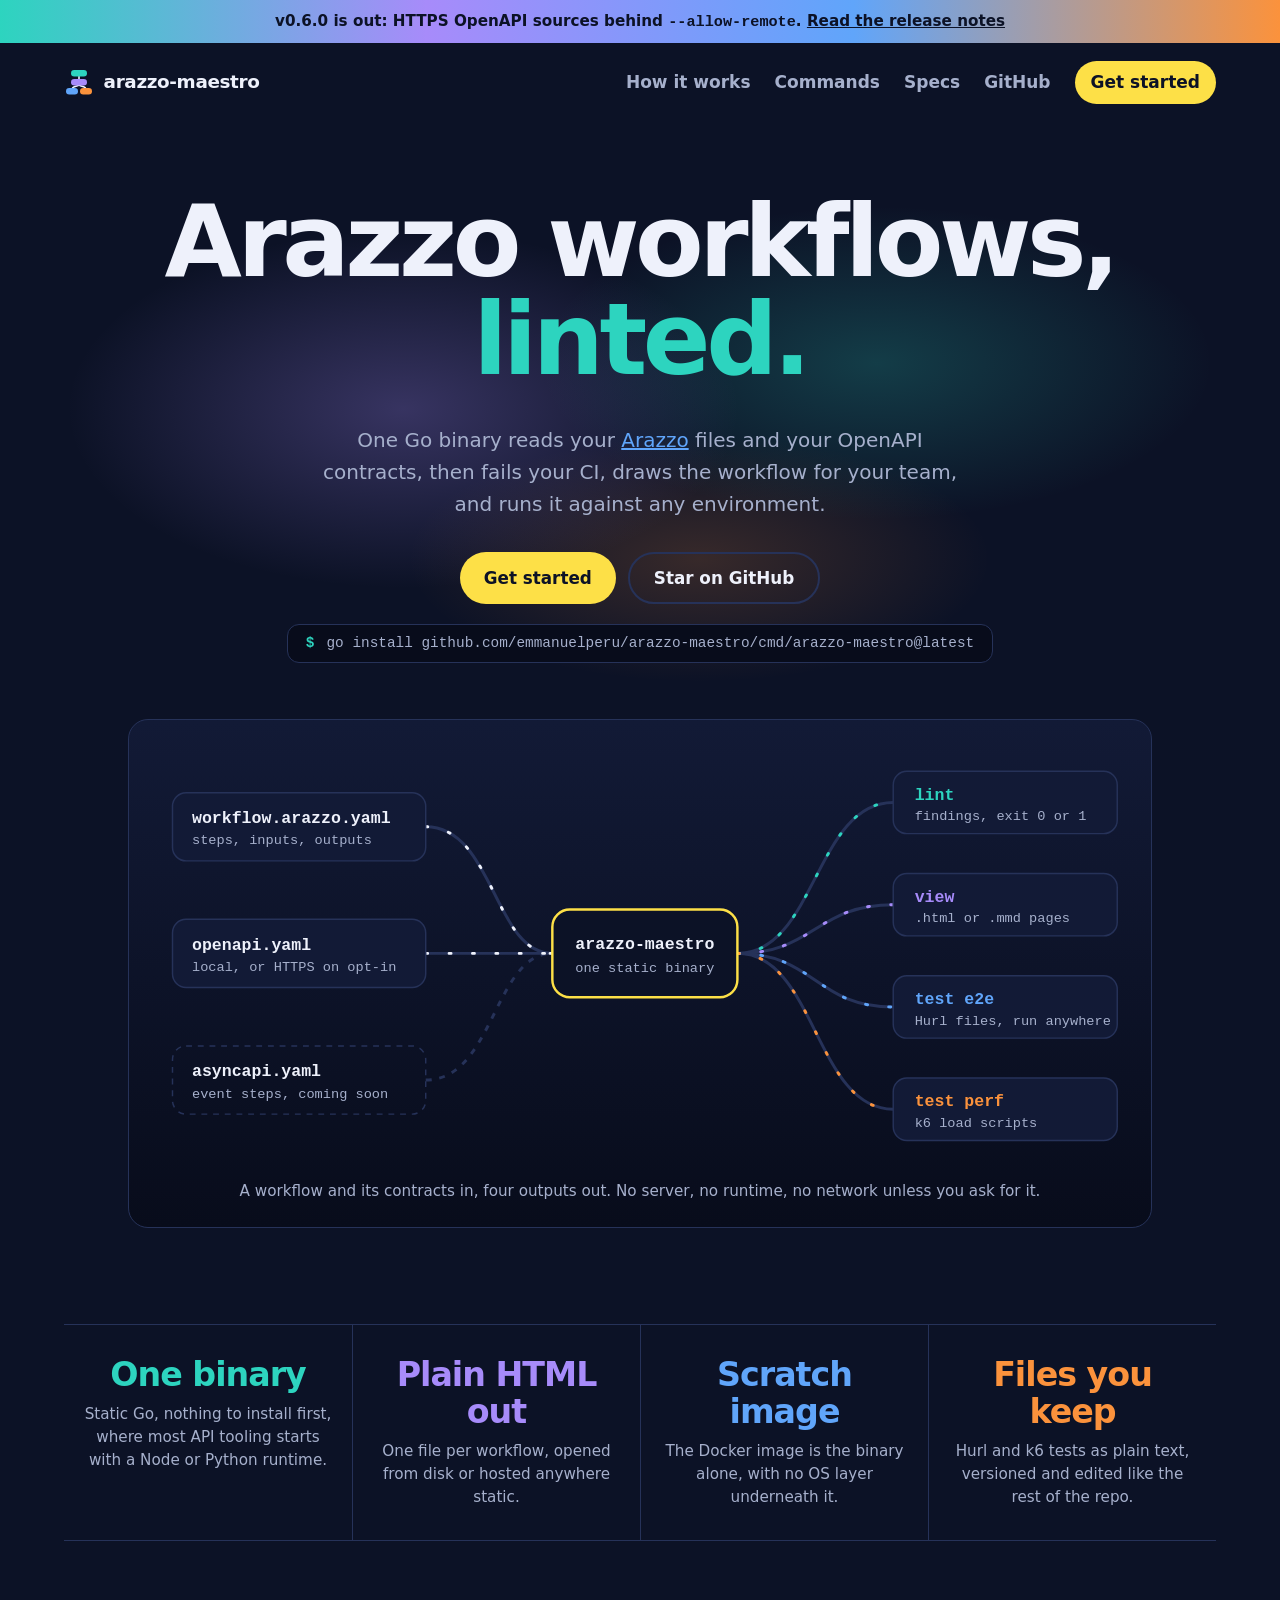
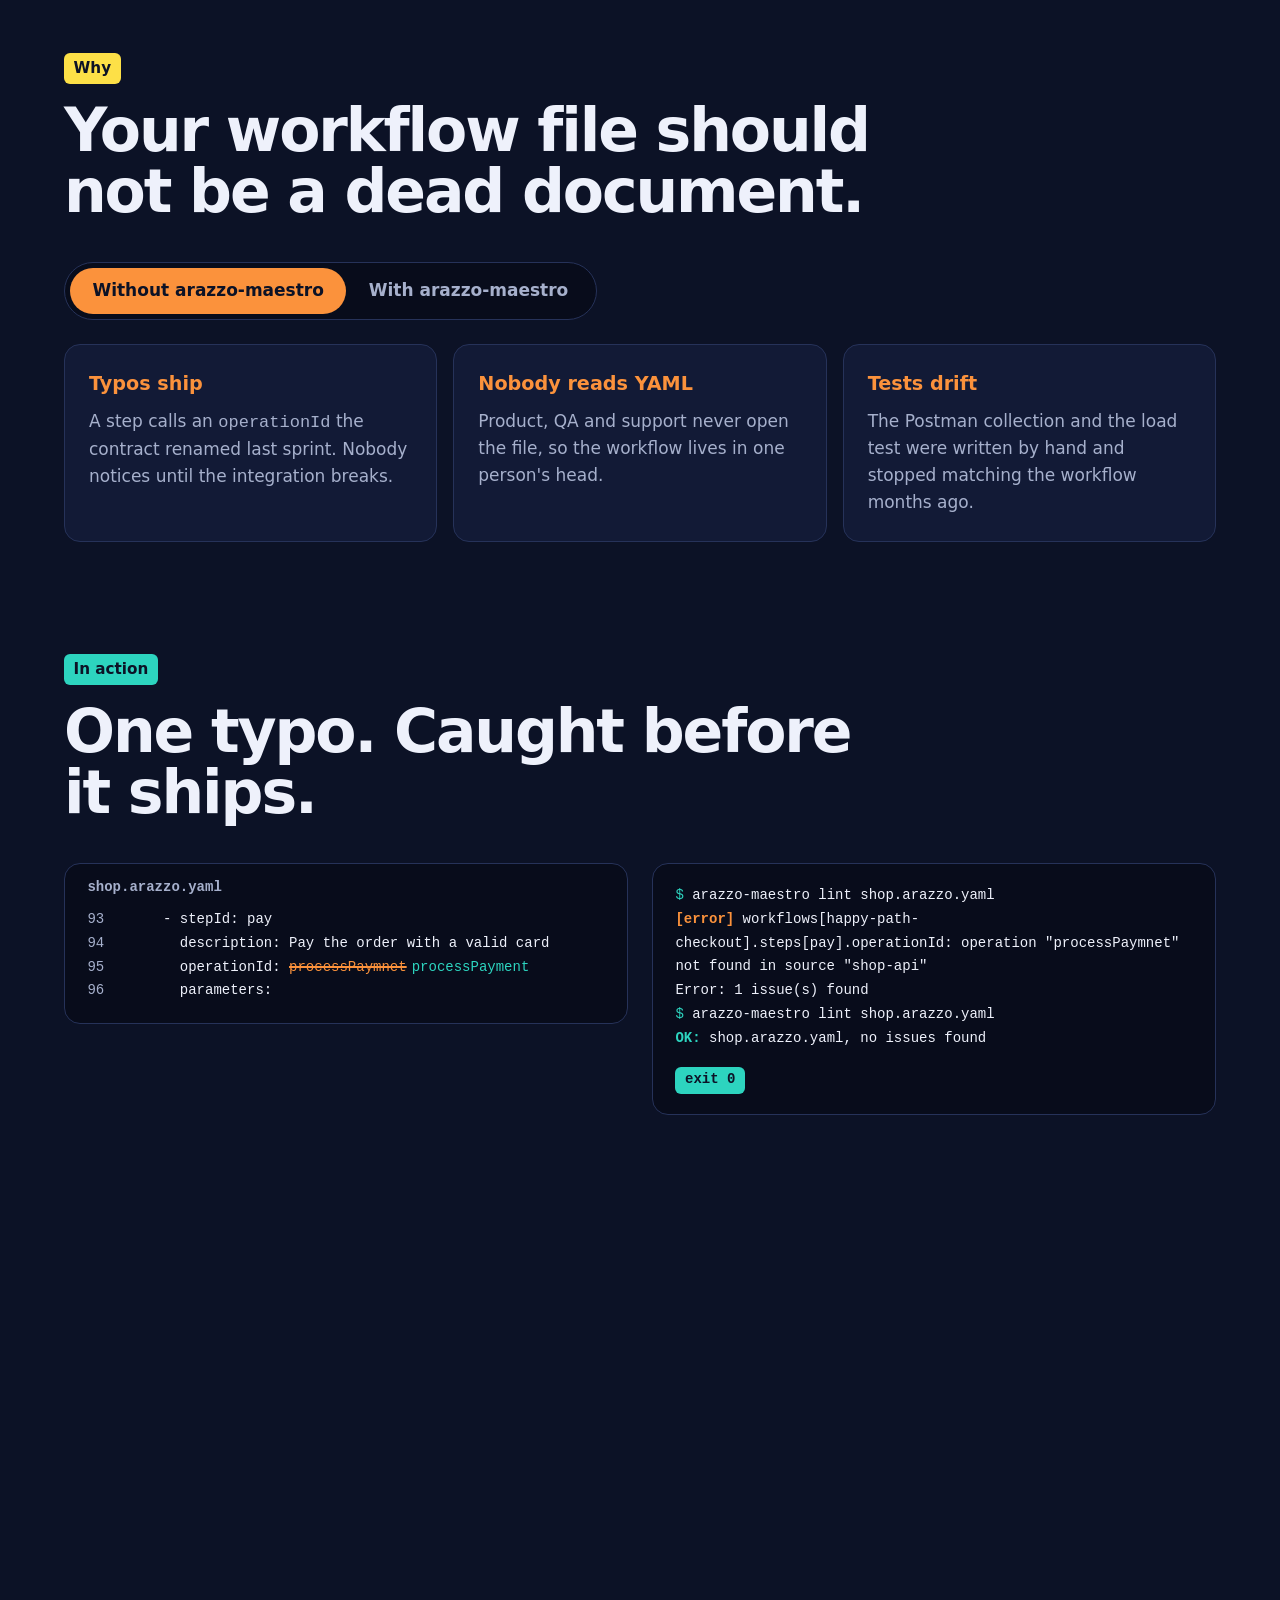
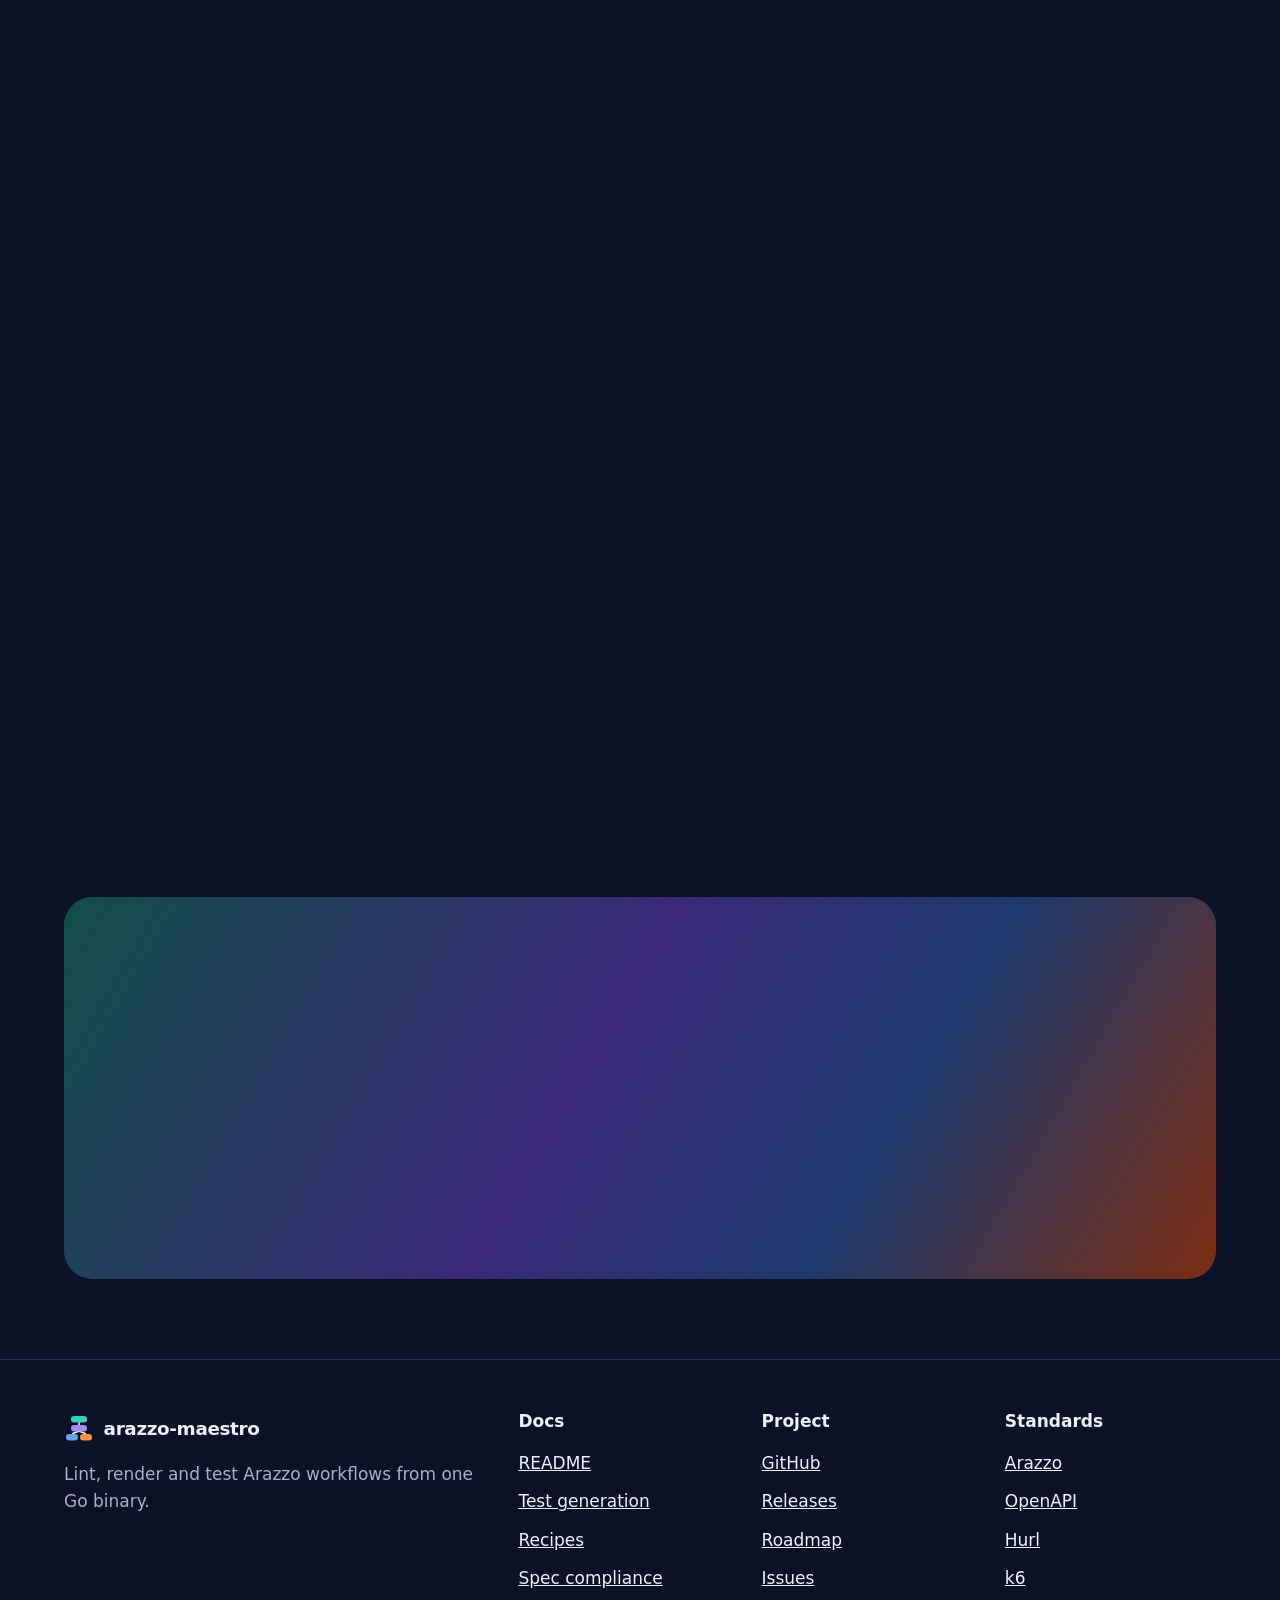
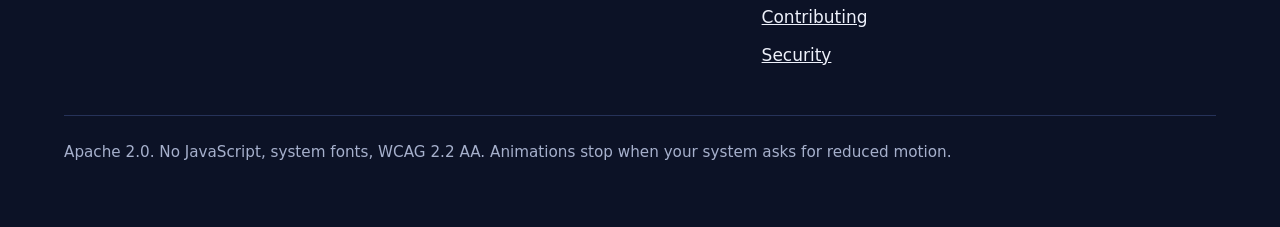
==== docs/index.html @ 4bf0ec49 "docs: let the pre-commit recipe pass the staged files and lint every example in one call" ====
<!doctype html>
<!--
  arazzo-maestro, promotional landing page ("Flow").
  Dark dev-tool landing in the four yarn colours of the project banner
  (teal lint, violet view, blue e2e, orange perf). The motion explains
  the product: data flows from the workflow + contract, through the
  binary, out to the four outputs. CSS only, no JavaScript, system fonts,
  local assets only; every animation stops under prefers-reduced-motion.
-->
<html lang="en">
<head>
  <meta charset="utf-8">
  <meta name="viewport" content="width=device-width, initial-scale=1">
  <title>arazzo-maestro, lint, render and test Arazzo workflows</title>
  <meta name="description" content="A single Go binary that lints Arazzo workflow specs, renders them to standalone HTML or Mermaid, and generates runnable Hurl and k6 tests.">
  <style>
    :root {
      color-scheme: dark;
      --bg: #0c1226;
      --bg-2: #121a36;
      --bg-term: #080c1b;
      --line: #263259;
      --text: #eef1fb;
      --muted: #a6b0cc;
      --teal: #2dd4bf;
      --violet: #a78bfa;
      --blue: #60a5fa;
      --orange: #fb923c;
      --yellow: #fde047;
      --sans: system-ui, -apple-system, "Segoe UI", Roboto, "Helvetica Neue", Arial, sans-serif;
      --mono: ui-monospace, "SF Mono", Menlo, "Cascadia Code", Consolas, "Liberation Mono", monospace;
    }
    * { box-sizing: border-box; }
    html { -webkit-text-size-adjust: 100%; }
    body { margin: 0; background: var(--bg); color: var(--text); font: 1.0625rem/1.6 var(--sans);  }
    a { color: var(--blue); }
    :focus-visible { outline: 3px solid var(--yellow); outline-offset: 3px; border-radius: 4px; }
    code, pre { font-family: var(--mono); }
    .sr-only { position: absolute; width: 1px; height: 1px; overflow: hidden; clip: rect(0 0 0 0); white-space: nowrap; }
    .skip-link { position: absolute; left: -999px; top: 0; padding: 0.5rem 1rem; background: var(--yellow); color: #111; z-index: 10; }
    .skip-link:focus { left: 1rem; }
    .wrap { max-width: 74rem; margin: 0 auto; padding: 0 1rem; }

    /* announcement strip */
    .strip { background: linear-gradient(90deg, var(--teal), var(--violet), var(--blue), var(--orange)); color: #0c1226; text-align: center; font-weight: 700; font-size: 0.95rem; padding: 0.55rem 1rem; }
    .strip a { color: inherit; }

    /* top bar */
    .bar { display: flex; flex-wrap: wrap; align-items: center; justify-content: space-between; gap: 0.75rem 1.5rem; padding: 1.1rem 0; }
    .logo { display: inline-flex; align-items: center; gap: 0.6rem; color: var(--text); text-decoration: none; font-weight: 850; font-size: 1.15rem; letter-spacing: -0.02em; }
    .bar nav { display: flex; flex-wrap: wrap; align-items: center; gap: 0.25rem 1.5rem; }
    .bar nav a { color: var(--muted); text-decoration: none; font-weight: 650; padding: 0.5rem 0; }
    .bar nav a:hover { color: var(--text); }
    .bar nav .pill { color: var(--bg); background: var(--yellow); padding: 0.5rem 1rem; border-radius: 999px; }
    .bar nav .pill:hover { color: var(--bg); background: var(--text); }

    /* hero */
    .hero { position: relative; padding: 4.5rem 0 1rem; text-align: center; content-visibility: auto; contain-intrinsic-size: auto 60rem; }
    /* the glow fades out before the edges of its box: content-visibility clips paint to the hero */
    .hero::before { content: ""; position: absolute; inset: 0 0 auto; height: 36rem; z-index: -1;
      background: radial-gradient(30rem 16rem at 30% 50%, rgba(167, 139, 250, 0.28), transparent 70%),
                  radial-gradient(30rem 14rem at 70% 42%, rgba(45, 212, 191, 0.22), transparent 70%),
                  radial-gradient(26rem 11rem at 55% 76%, rgba(251, 146, 60, 0.18), transparent 70%); }
    .hero h1 { margin: 0 auto; font-size: clamp(2.8rem, 8.5vw, 6.25rem); line-height: 0.98; font-weight: 900; letter-spacing: -0.045em; }
    .rotor { display: block; height: 1.05em; overflow: hidden; }
    .rotor span { display: block; height: 1.05em; }
    .rotor .r1 { color: var(--teal); } .rotor .r2 { color: var(--violet); } .rotor .r3 { color: var(--blue); } .rotor .r4 { color: var(--orange); }
    .hero .lede { max-width: 41rem; margin: 1.75rem auto 0; color: var(--muted); font-size: 1.25rem; }
    .cta { display: flex; flex-wrap: wrap; justify-content: center; gap: 0.75rem; margin-top: 2rem; }
    .btn { display: inline-flex; align-items: center; min-height: 52px; padding: 0 1.5rem; border-radius: 999px; font-weight: 800; text-decoration: none; font-size: 1.05rem; }
    .btn-main { background: var(--yellow); color: var(--bg); }
    .btn-main:hover { background: var(--text); }
    .btn-alt { color: var(--text); border: 2px solid var(--line); }
    .btn-alt:hover { border-color: var(--text); }
    .install { display: inline-flex; gap: 0.75rem; max-width: 100%; margin-top: 1.25rem; padding: 0.65rem 1.1rem; border-radius: 12px; background: var(--bg-term); border: 1px solid var(--line); font: 0.9rem var(--mono); color: var(--muted); overflow-x: auto; white-space: nowrap; }
    .install b { color: var(--teal); }

    /* the flow diagram: the loud element */
    .flow { margin: 3.5rem auto 0; max-width: 64rem; padding: 1.5rem; border: 1px solid var(--line); border-radius: 20px; background: linear-gradient(180deg, var(--bg-2), var(--bg-term)); }
    .flow-scroll { overflow-x: auto; }
    .flow svg { display: block; width: 100%; min-width: 760px; height: auto; font-family: var(--mono); }
    .flow .rail { fill: none; stroke: var(--line); stroke-width: 3; }
    .flow .rail.soon { stroke-dasharray: 6 8; }
    .flow .node.soon { stroke-dasharray: 6 6; fill: none; }
    .flow .pulse { fill: none; stroke-width: 3; stroke-linecap: round; stroke-dasharray: 2 22; }
    .flow .node { fill: var(--bg-2); stroke: var(--line); stroke-width: 1.5; }
    .flow .core { fill: var(--bg); stroke-width: 2.5; }
    .flow .t { fill: var(--text); font-size: 17px; font-weight: 700; }
    .flow .s { fill: var(--muted); font-size: 14px; }
    .flow figcaption { margin-top: 1rem; color: var(--muted); font-size: 0.95rem; text-align: center; }

    /* pillars: what the tool is made of, no figures here (the real ones live in the spec sheet) */
    .pillars { display: grid; grid-template-columns: repeat(4, minmax(0, 1fr)); margin-top: 5rem; border-top: 1px solid var(--line); border-bottom: 1px solid var(--line); }
    .pillars div { padding: 2rem 1.25rem; text-align: center; }
    .pillars div + div { border-left: 1px solid var(--line); }
    .pillars b { display: block; font-size: clamp(1.5rem, 2.6vw, 2.1rem); font-weight: 900; letter-spacing: -0.03em; line-height: 1.1; }
    .pillars span { display: block; margin-top: 0.6rem; color: var(--muted); font-size: 0.95rem; line-height: 1.5; }
    .pillars div:nth-child(1) b { color: var(--teal); } .pillars div:nth-child(2) b { color: var(--violet); }
    .pillars div:nth-child(3) b { color: var(--blue); } .pillars div:nth-child(4) b { color: var(--orange); }

    /* sections: content-visibility skips layout and paint while a section is off screen (eco-design R5) */
    section { padding: 7rem 0 0; content-visibility: auto; contain-intrinsic-size: auto 48rem; }
    .kicker { display: inline-block; margin: 0 0 1rem; padding: 0.2rem 0.6rem; border-radius: 6px; background: var(--c, var(--yellow)); color: var(--bg); font-weight: 800; font-size: 0.95rem; }
    h2 { margin: 0; max-width: 20ch; font-size: clamp(2.2rem, 5.5vw, 3.75rem); line-height: 1.02; font-weight: 900; letter-spacing: -0.035em; }
    .intro { max-width: 40rem; margin: 1.25rem 0 0; color: var(--muted); font-size: 1.2rem; }

    /* before / after (CSS radio toggle): the radios and their labels sit in one fieldset so
       assistive tech gets the group, the panels are shown through :has() */
    fieldset { margin: 0; padding: 0; border: 0; min-width: 0; }
    .versus { margin-top: 2.5rem; }
    .versus input { position: absolute; opacity: 0; pointer-events: none; }
    .switch { display: inline-flex; padding: 5px; border-radius: 999px; background: var(--bg-term); border: 1px solid var(--line); }
    .switch label { display: inline-flex; align-items: center; min-height: 46px; padding: 0 1.4rem; border-radius: 999px; font-weight: 800; color: var(--muted); cursor: pointer; }
    #vs-without:checked ~ .switch label[for="vs-without"] { background: var(--orange); color: var(--bg); }
    #vs-with:checked ~ .switch label[for="vs-with"] { background: var(--teal); color: var(--bg); }
    #vs-without:focus-visible ~ .switch label[for="vs-without"],
    #vs-with:focus-visible ~ .switch label[for="vs-with"] { outline: 3px solid var(--yellow); outline-offset: 3px; }
    .vs-panel { display: none; margin-top: 1.5rem; grid-template-columns: repeat(3, minmax(0, 1fr)); gap: 1rem; }
    .versus:has(#vs-without:checked) .vs-without, .versus:has(#vs-with:checked) .vs-with { display: grid; }
    .vs-panel div { padding: 1.5rem; border-radius: 16px; background: var(--bg-2); border: 1px solid var(--line); }
    .vs-without h3 { color: var(--orange); }
    .vs-with h3 { color: var(--teal); }
    .vs-panel h3 { margin: 0 0 0.5rem; font-size: 1.2rem; }
    .vs-panel p { margin: 0; color: var(--muted); }

    /* command bands */
    .band { display: grid; grid-template-columns: minmax(0, 5fr) minmax(0, 7fr); gap: 2rem 3.5rem; align-items: center; margin-top: 4rem; }
    .band h3 { margin: 0; font: 800 clamp(1.3rem, 2.6vw, 1.7rem)/1.15 var(--sans); letter-spacing: -0.02em; }
    .band h3 code { display: block; margin-bottom: 0.3rem; color: var(--c); font-size: clamp(2.2rem, 5vw, 3.4rem); font-weight: 800; line-height: 1; letter-spacing: -0.04em; }
    .band p { color: var(--muted); font-size: 1.1rem; }
    .band pre { margin: 0; padding: 1.25rem 1.4rem; border-radius: 16px; background: var(--bg-term); border: 1px solid var(--line); font-size: 0.9rem; line-height: 1.7; overflow-x: auto; }
    .band pre.wrap-lines { white-space: pre-wrap; overflow-wrap: anywhere; }
    .c-lint { --c: var(--teal); } .c-view { --c: var(--violet); } .c-e2e { --c: var(--blue); } .c-perf { --c: var(--orange); }
    .p { color: var(--teal); } .err { color: var(--orange); font-weight: 700; } .ok { color: var(--teal); font-weight: 700; } .hl { color: var(--yellow); }

    /* e2e board: each step lights up as the Hurl run reaches it */
    @property --req { syntax: "<integer>"; inherits: false; initial-value: 6; }
    .band pre.mini { margin-top: 1.25rem; font-size: 0.875rem; }
    .board { margin: 0; padding: 1.25rem 1.4rem; border-radius: 16px; background: var(--bg-term); border: 1px solid var(--line); font-family: var(--mono); }
    .board-top { display: flex; flex-wrap: wrap; justify-content: space-between; gap: 0.5rem; color: var(--muted); font-size: 0.9rem; }
    .live { display: inline-block; width: 8px; height: 8px; margin-right: 0.55rem; border-radius: 50%; background: var(--teal); vertical-align: middle; }
    .tally b { color: var(--text); counter-reset: req var(--req); }
    .tally b::after { content: counter(req); }
    .board .wf { margin: 1.1rem 0 0.5rem; color: var(--text); font-weight: 700; font-size: 0.9rem; }
    .pods { display: grid; grid-template-columns: repeat(4, minmax(0, 1fr)); gap: 0.5rem; margin: 0; padding: 0; list-style: none; }
    .pods li { position: relative; display: flex; flex-direction: column; gap: 0.2rem; padding: 0.6rem 0.7rem 0.9rem; border-radius: 10px; border: 1.5px solid var(--teal); background: var(--bg-2); overflow: hidden; font-size: 0.875rem; }
    .pods .sid { color: var(--blue); font-weight: 700; overflow-wrap: anywhere; }
    .pods .call { color: var(--muted); }
    .pods .code { margin-top: auto; padding-top: 0.2rem; color: var(--teal); font-weight: 800; }
    .pods i { position: absolute; left: 0.7rem; right: 0.7rem; bottom: 0.4rem; height: 3px; border-radius: 2px; background: var(--teal); transform-origin: left; }
    .board .legend { display: flex; flex-wrap: wrap; gap: 0.4rem 1.2rem; margin: 1rem 0 0; color: var(--muted); font-size: 0.875rem; }
    .legend span::before { content: ""; display: inline-block; width: 10px; height: 10px; margin-right: 0.4rem; border-radius: 3px; vertical-align: -1px; }
    .lg-wait::before { border: 1.5px dashed var(--muted); }
    .lg-run::before { background: var(--yellow); }
    .lg-ok::before { background: var(--teal); }
    .board pre { margin: 1rem 0 0; padding-top: 0.9rem; border-top: 1px solid var(--line); color: var(--muted); font-size: 0.875rem; line-height: 1.6; white-space: pre-wrap; }

    /* perf board: 50 VU squares cycle through the four step colours */
    @property --sec { syntax: "<integer>"; inherits: false; initial-value: 30; }
    @property --in { syntax: "<integer>"; inherits: false; initial-value: 0; }
    .clock b { color: var(--text); }
    .sec { counter-reset: sec var(--sec); }
    .sec::after { content: counter(sec); }
    .vus { display: grid; grid-template-columns: repeat(25, minmax(0, 1fr)); gap: 5px; margin: 0; padding: 0; list-style: none; }
    .vus li { aspect-ratio: 1; border-radius: 3px; background: var(--teal); }
    .vus li:nth-child(4n+2) { background: var(--violet); } .vus li:nth-child(4n+3) { background: var(--blue); } .vus li:nth-child(4n) { background: var(--orange); }
    .perf .pods { margin-top: 1rem; }
    .perf .pods li { padding-bottom: 0.6rem; }
    .perf .pods .s1 { border-color: var(--teal); } .perf .pods .s1 .sid { color: var(--teal); }
    .perf .pods .s2 { border-color: var(--violet); } .perf .pods .s2 .sid { color: var(--violet); }
    .perf .pods .s3 { border-color: var(--blue); } .perf .pods .s3 .sid { color: var(--blue); }
    .perf .pods .s4 { border-color: var(--orange); } .perf .pods .s4 .sid { color: var(--orange); }

    /* view: exploded isometric stack of real renders */
    .iso { margin: 0; }
    .iso-stage { position: relative; height: 430px; overflow: hidden; }
    .plate { --w: min(300px, 58vw); position: absolute; left: 50%; top: 50%; width: var(--w); height: calc(var(--w) * 0.62); margin: calc(var(--w) * -0.31) 0 0 calc(var(--w) * -0.5); border-radius: 12px; border: 2px solid var(--c); background: var(--bg-2); overflow: hidden; transform: translateY(calc(var(--i) * 92px)) rotateX(56deg) rotateZ(-42deg); box-shadow: 0 28px 40px rgba(0, 0, 0, 0.55); }
    .plate img { display: block; width: 100%; height: 100%; object-fit: cover; object-position: top; }
    .plate b { position: absolute; left: 0.5rem; bottom: 0.5rem; padding: 0.15rem 0.5rem; border-radius: 6px; background: var(--c); color: var(--bg); font: 800 0.875rem var(--mono); }
    .plate.p1 { --i: -1; --c: var(--teal); z-index: 3; }
    .plate.p2 { --i: 0; --c: var(--violet); z-index: 2; }
    .plate.p3 { --i: 1; --c: var(--orange); z-index: 1; }

    /* closing */
    .closing { margin-top: 8rem; padding: 4rem 1.5rem; border-radius: 28px; text-align: center; background: linear-gradient(120deg, #134e4a, #3b2a7a 45%, #1e3a6e 70%, #7c2d12); }
    .closing h2 { margin: 0 auto; max-width: 18ch; }
    .closing p { color: #e2e8f5; font-size: 1.15rem; }

    /* install tabs (CSS radio group, same pattern as the before / after switch) */
    .tabs { margin-top: 2.5rem; }
    .tabs input { position: absolute; opacity: 0; pointer-events: none; }
    #in-go:focus-visible ~ .switch label[for="in-go"],
    #in-docker:focus-visible ~ .switch label[for="in-docker"],
    #in-bin:focus-visible ~ .switch label[for="in-bin"] { outline: 3px solid var(--yellow); outline-offset: 3px; }
    #in-go:checked ~ .switch label[for="in-go"],
    #in-docker:checked ~ .switch label[for="in-docker"],
    #in-bin:checked ~ .switch label[for="in-bin"] { background: var(--yellow); color: var(--bg); }
    .tab-panel { display: none; margin-top: 1.5rem; grid-template-columns: minmax(0, 8fr) minmax(0, 4fr); gap: 1.5rem 2.5rem; align-items: start; }
    .tabs:has(#in-go:checked) .in-go, .tabs:has(#in-docker:checked) .in-docker, .tabs:has(#in-bin:checked) .in-bin { display: grid; }
    .tab-panel p { margin: 0 0 0.75rem; color: var(--muted); font-size: 1.05rem; }
    .term { margin: 0; padding: 1.25rem 1.4rem; border-radius: 16px; background: var(--bg-term); border: 1px solid var(--line); font-size: 0.9rem; line-height: 1.7; overflow-x: auto; }
    .cmt { color: var(--muted); }

    /* CI recipes */
    .recipes { display: grid; grid-template-columns: minmax(0, 7fr) minmax(0, 5fr); gap: 1.5rem; margin-top: 2.5rem; }
    .recipes figure { display: flex; flex-direction: column; margin: 0; }
    .recipes figcaption { margin-bottom: 0.6rem; font-weight: 800; }
    .recipes figcaption code { color: var(--teal); }
    .recipes .term { flex: 1; }

    /* spec sheet */
    .sheet { display: grid; grid-template-columns: repeat(2, minmax(0, 1fr)); gap: 0 3rem; margin: 2.5rem 0 0; }
    .sheet div { display: grid; grid-template-columns: 10.5rem minmax(0, 1fr); gap: 1rem; padding: 1.1rem 0; border-top: 1px solid var(--line); }
    .sheet dt { display: flex; align-items: flex-start; gap: 0.6rem; font-weight: 800; color: var(--c, var(--text)); }
    .sheet dt svg { flex: none; width: 24px; height: 24px; fill: none; stroke: currentColor; stroke-width: 1.8; stroke-linecap: round; stroke-linejoin: round; }
    .sheet dd { margin: 0; color: var(--muted); }
    .sheet dd code { color: var(--text); font-size: 0.92em; }

    /* lint demo: typo caught then fixed. At rest (reduced motion, or once the loop is over) the
       editor shows the typo struck through next to the fix, so the console errors still make sense */
    .demo { display: grid; grid-template-columns: minmax(0, 1fr) minmax(0, 1fr); gap: 1.5rem; margin: 2.5rem 0 0; align-items: start; }
    .pane { margin: 0; padding: 1.25rem 1.4rem; border-radius: 16px; background: var(--bg-term); border: 1px solid var(--line); font: 0.875rem/1.7 var(--mono); }
    .pane-tab { margin: -0.3rem 0 0.8rem; color: var(--muted); font: 700 0.875rem var(--mono); }
    .pane pre { margin: 0; font: inherit; }
    .editor pre { white-space: pre; overflow-x: auto; }
    .console pre { white-space: pre-wrap; overflow-wrap: anywhere; }
    .ln { display: inline-block; width: 3ch; color: var(--muted); }
    .typo { display: inline-flex; column-gap: 0.6ch; vertical-align: bottom; }
    .typo > span { white-space: pre; }
    .typo .bad { color: var(--orange); text-decoration: line-through; text-decoration-thickness: 2px; }
    .typo .good { color: var(--teal); }
    .type { display: inline-block; vertical-align: bottom; overflow: hidden; white-space: nowrap; }
    .exit { display: inline-grid; margin: 1rem 0 0; font-weight: 800; }
    .exit span { grid-area: 1 / 1; padding: 0.1rem 0.6rem; border-radius: 6px; color: var(--bg); }
    .x1 { background: var(--orange); opacity: 0; } .x0 { background: var(--teal); }

    footer { margin-top: 5rem; border-top: 1px solid var(--line); padding: 3rem 0 3rem; color: var(--muted); }
    .foot { display: grid; grid-template-columns: minmax(0, 4fr) repeat(3, minmax(0, 2fr)); gap: 2rem; }
    .foot .logo { margin-bottom: 0.75rem; }
    .foot p { margin: 0 0 0.5rem; max-width: 26rem; }
    .foot .foot-title { margin: 0 0 0.6rem; font-weight: 800; color: var(--text); }
    .foot ul { margin: 0; padding: 0; list-style: none; }
    footer a { color: var(--text); display: inline-block; padding: 0.35rem 0; }
    .legal { margin-top: 2.5rem; padding-top: 1.5rem; border-top: 1px solid var(--line); font-size: 0.95rem; }

    @media (prefers-reduced-motion: no-preference) {
      /* the two loops that stay: the headline names the four outputs, the diagram shows data moving.
         Every other animation plays a bounded number of times and rests on the finished state */
      .rotor span:first-child { animation: rotor 8s cubic-bezier(0.7, 0, 0.2, 1) infinite; }
      .flow .pulse { animation: flow 1.4s linear infinite; }
      /* perf board: the clock runs 30 s in 10, once; each VU cycles through the steps until then,
         and the summary only shows once the run is over */
      @keyframes vu { 0% { background: var(--teal); } 25% { background: var(--violet); } 50% { background: var(--blue); } 75% { background: var(--orange); } }
      @keyframes vu-off { 0% { box-shadow: none; } 100% { background: transparent; box-shadow: inset 0 0 0 1.5px var(--line); } }
      @keyframes sec { 0% { --sec: 0; } 100% { --sec: 30; } }
      @keyframes perf-sum { 0% { opacity: 0; } 100% { opacity: 1; } }
      /* The run starts when the board scrolls into view: a view timeline flips --in on the figure as
         its top edge enters the viewport, and a style query on that value starts the time-based
         animations. Browsers without scroll-driven animations play the run at page load instead */
      @supports not (animation-timeline: view()) {
        .vus li { animation: vu 1.6s steps(1, end) 7 var(--d), vu-off 10s steps(1, end) forwards; }
        .sec { animation: sec 10s linear forwards; }
        .perf pre { animation: perf-sum 10s steps(1, end) forwards; }
      }
      @supports (animation-timeline: view()) {
        .perf { container-name: perf; animation: in-view 1s steps(1, end) both; animation-timeline: view(); animation-range: entry 0% entry 4%; }
        @keyframes in-view { 0% { --in: 0; } 100% { --in: 1; } }
        .perf .sec { --sec: 0; }
        .perf pre { opacity: 0; }
        @container perf style(--in: 1) {
          .vus li { animation: vu 1.6s steps(1, end) 7 var(--d), vu-off 10s steps(1, end) forwards; }
          .sec { animation: sec 10s linear forwards; }
          .perf pre { animation: perf-sum 10s steps(1, end) forwards; }
        }
      }

      /* e2e board: 10 s run, steps light up in order */
      .board:not(.perf) .pods:nth-of-type(1) li:nth-child(1) { animation: pod0 10s 3; } .board:not(.perf) .pods:nth-of-type(1) li:nth-child(1) i { animation: bar0 10s 3; } .board:not(.perf) .pods:nth-of-type(1) li:nth-child(1) .code { animation: code0 10s 3; }
      .board:not(.perf) .pods:nth-of-type(1) li:nth-child(2) { animation: pod1 10s 3; } .board:not(.perf) .pods:nth-of-type(1) li:nth-child(2) i { animation: bar1 10s 3; } .board:not(.perf) .pods:nth-of-type(1) li:nth-child(2) .code { animation: code1 10s 3; }
      .board:not(.perf) .pods:nth-of-type(1) li:nth-child(3) { animation: pod2 10s 3; } .board:not(.perf) .pods:nth-of-type(1) li:nth-child(3) i { animation: bar2 10s 3; } .board:not(.perf) .pods:nth-of-type(1) li:nth-child(3) .code { animation: code2 10s 3; }
      .board:not(.perf) .pods:nth-of-type(1) li:nth-child(4) { animation: pod3 10s 3; } .board:not(.perf) .pods:nth-of-type(1) li:nth-child(4) i { animation: bar3 10s 3; } .board:not(.perf) .pods:nth-of-type(1) li:nth-child(4) .code { animation: code3 10s 3; }
      .board:not(.perf) .pods:nth-of-type(2) li:nth-child(1) { animation: pod4 10s 3; } .board:not(.perf) .pods:nth-of-type(2) li:nth-child(1) i { animation: bar4 10s 3; } .board:not(.perf) .pods:nth-of-type(2) li:nth-child(1) .code { animation: code4 10s 3; }
      .board:not(.perf) .pods:nth-of-type(2) li:nth-child(2) { animation: pod5 10s 3; } .board:not(.perf) .pods:nth-of-type(2) li:nth-child(2) i { animation: bar5 10s 3; } .board:not(.perf) .pods:nth-of-type(2) li:nth-child(2) .code { animation: code5 10s 3; }
      .tally b { animation: req 10s 3; }
      @keyframes req { 0%, 15% { --req: 0; } 16%, 28% { --req: 1; } 29%, 41% { --req: 2; } 42%, 54% { --req: 3; } 55%, 67% { --req: 4; } 68%, 80% { --req: 5; } 81%, 95% { --req: 6; } 97%, 100% { --req: 0; } }
      @keyframes pod0 { 0%, 6% { border-color: var(--line); border-style: dashed; } 7%, 15% { border-color: var(--yellow); border-style: solid; } 16%, 95% { border-color: var(--teal); border-style: solid; } 97%, 100% { border-color: var(--line); border-style: dashed; } }
      @keyframes bar0 { 0%, 6% { transform: scaleX(0); background: var(--yellow); } 15% { transform: scaleX(1); background: var(--yellow); } 16%, 95% { transform: scaleX(1); background: var(--teal); } 97%, 100% { transform: scaleX(0); } }
      @keyframes code0 { 0%, 15% { opacity: 0; } 16%, 95% { opacity: 1; } 97%, 100% { opacity: 0; } }
      @keyframes pod1 { 0%, 19% { border-color: var(--line); border-style: dashed; } 20%, 28% { border-color: var(--yellow); border-style: solid; } 29%, 95% { border-color: var(--teal); border-style: solid; } 97%, 100% { border-color: var(--line); border-style: dashed; } }
      @keyframes bar1 { 0%, 19% { transform: scaleX(0); background: var(--yellow); } 28% { transform: scaleX(1); background: var(--yellow); } 29%, 95% { transform: scaleX(1); background: var(--teal); } 97%, 100% { transform: scaleX(0); } }
      @keyframes code1 { 0%, 28% { opacity: 0; } 29%, 95% { opacity: 1; } 97%, 100% { opacity: 0; } }
      @keyframes pod2 { 0%, 32% { border-color: var(--line); border-style: dashed; } 33%, 41% { border-color: var(--yellow); border-style: solid; } 42%, 95% { border-color: var(--teal); border-style: solid; } 97%, 100% { border-color: var(--line); border-style: dashed; } }
      @keyframes bar2 { 0%, 32% { transform: scaleX(0); background: var(--yellow); } 41% { transform: scaleX(1); background: var(--yellow); } 42%, 95% { transform: scaleX(1); background: var(--teal); } 97%, 100% { transform: scaleX(0); } }
      @keyframes code2 { 0%, 41% { opacity: 0; } 42%, 95% { opacity: 1; } 97%, 100% { opacity: 0; } }
      @keyframes pod3 { 0%, 45% { border-color: var(--line); border-style: dashed; } 46%, 54% { border-color: var(--yellow); border-style: solid; } 55%, 95% { border-color: var(--teal); border-style: solid; } 97%, 100% { border-color: var(--line); border-style: dashed; } }
      @keyframes bar3 { 0%, 45% { transform: scaleX(0); background: var(--yellow); } 54% { transform: scaleX(1); background: var(--yellow); } 55%, 95% { transform: scaleX(1); background: var(--teal); } 97%, 100% { transform: scaleX(0); } }
      @keyframes code3 { 0%, 54% { opacity: 0; } 55%, 95% { opacity: 1; } 97%, 100% { opacity: 0; } }
      @keyframes pod4 { 0%, 58% { border-color: var(--line); border-style: dashed; } 59%, 67% { border-color: var(--yellow); border-style: solid; } 68%, 95% { border-color: var(--teal); border-style: solid; } 97%, 100% { border-color: var(--line); border-style: dashed; } }
      @keyframes bar4 { 0%, 58% { transform: scaleX(0); background: var(--yellow); } 67% { transform: scaleX(1); background: var(--yellow); } 68%, 95% { transform: scaleX(1); background: var(--teal); } 97%, 100% { transform: scaleX(0); } }
      @keyframes code4 { 0%, 67% { opacity: 0; } 68%, 95% { opacity: 1; } 97%, 100% { opacity: 0; } }
      @keyframes pod5 { 0%, 71% { border-color: var(--line); border-style: dashed; } 72%, 80% { border-color: var(--yellow); border-style: solid; } 81%, 95% { border-color: var(--teal); border-style: solid; } 97%, 100% { border-color: var(--line); border-style: dashed; } }
      @keyframes bar5 { 0%, 71% { transform: scaleX(0); background: var(--yellow); } 80% { transform: scaleX(1); background: var(--yellow); } 81%, 95% { transform: scaleX(1); background: var(--teal); } 97%, 100% { transform: scaleX(0); } }
      @keyframes code5 { 0%, 80% { opacity: 0; } 81%, 95% { opacity: 1; } 97%, 100% { opacity: 0; } }

      /* lint demo: 12 s story, three times. While it plays the editor shows one spelling at a time
         (the other one collapsed to zero width); when it is over, the resting diff view takes over */
      .typo { animation: a-typo 12s 3; }
      .t1 { animation: a-t1 12s 3; } .o1 { animation: a-o1 12s 3; }
      .typo .bad { animation: a-bad 12s 3; } .typo .good { animation: a-good 12s 3; }
      .later { animation: a-later 12s 3; } .t2 { animation: a-t2 12s 3; } .o2 { animation: a-o2 12s 3; }
      .x1 { animation: a-x1 12s 3; } .x0 { animation: a-x0 12s 3; }
      @keyframes a-typo { 0%, 100% { column-gap: 0; } }
      @keyframes a-t1 { 0% { width: 0; animation-timing-function: steps(36, end); } 10%, 96% { width: 36ch; } 97%, 100% { width: 0; } }
      @keyframes a-o1 { 0%, 12% { opacity: 0; } 13%, 96% { opacity: 1; } 97%, 100% { opacity: 0; } }
      @keyframes a-bad {
        0%, 13% { max-width: none; overflow: visible; text-decoration: none; }
        15%, 40% { max-width: none; overflow: visible; text-decoration: underline wavy var(--orange); text-underline-offset: 4px; }
        42%, 96% { max-width: 0; overflow: hidden; text-decoration: none; }
        97%, 100% { max-width: none; overflow: visible; text-decoration: none; }
      }
      @keyframes a-good { 0%, 40% { max-width: 0; overflow: hidden; } 42%, 96% { max-width: none; overflow: visible; } 97%, 100% { max-width: 0; overflow: hidden; } }
      @keyframes a-later { 0%, 47% { opacity: 0; } 48%, 96% { opacity: 1; } 97%, 100% { opacity: 0; } }
      @keyframes a-t2 { 0%, 48% { width: 0; animation-timing-function: steps(36, end); } 58%, 96% { width: 36ch; } 97%, 100% { width: 0; } }
      @keyframes a-o2 { 0%, 61% { opacity: 0; } 62%, 96% { opacity: 1; } 97%, 100% { opacity: 0; } }
      @keyframes a-x1 { 0%, 12% { opacity: 0; } 13%, 61% { opacity: 1; } 62%, 100% { opacity: 0; } }
      @keyframes a-x0 { 0%, 61% { opacity: 0; } 62%, 96% { opacity: 1; } 97%, 100% { opacity: 0; } }

      @keyframes rotor {
        0%, 20% { margin-top: 0; } 25%, 45% { margin-top: -1.05em; }
        50%, 70% { margin-top: -2.1em; } 75%, 95% { margin-top: -3.15em; } 100% { margin-top: 0; }
      }
      @keyframes flow { to { stroke-dashoffset: -24; } }
    }
    @media (max-width: 760px) {
      .pillars { grid-template-columns: repeat(2, minmax(0, 1fr)); }
      .pillars div:nth-child(3) { border-left: 0; }
      .pillars div:nth-child(n+3) { border-top: 1px solid var(--line); }
      .vs-panel { grid-template-columns: minmax(0, 1fr); }
      .band, .tab-panel, .recipes, .sheet, .demo { grid-template-columns: minmax(0, 1fr); }
      .pane { padding: 1rem; }
      .editor pre { white-space: pre-wrap; overflow-wrap: anywhere; }
      .pods { grid-template-columns: repeat(2, minmax(0, 1fr)); }
      .vus { grid-template-columns: repeat(10, minmax(0, 1fr)); }
      .iso-stage { height: 320px; }
      .plate.p1 { --i: -0.75; } .plate.p3 { --i: 0.75; }
      .sheet div { grid-template-columns: minmax(0, 1fr); gap: 0.25rem; }
      .switch { flex-wrap: wrap; border-radius: 26px; }
      .foot { grid-template-columns: repeat(2, minmax(0, 1fr)); }
      .foot > div:first-child { grid-column: 1 / -1; }
      .hero { padding-top: 2.5rem; }
      section { padding-top: 5rem; }
      .flow { padding: 0.75rem; }
    }
  </style>
</head>
<body>
  <a class="skip-link" href="#main">Skip to main content</a>
  <div class="strip">v0.6.0 is out: HTTPS OpenAPI sources behind <code>--allow-remote</code>. <a href="https://github.com/emmanuelperu/arazzo-maestro/releases/tag/v0.6.0">Read the release notes</a></div>
  <div class="wrap">
    <header class="bar">
      <a class="logo" href="./">
        <svg width="30" height="30" viewBox="0 0 30 30" aria-hidden="true">
          <path d="M15 9.5V12.5M15 17.5C15 19.5 8.5 19 8.5 21.5M15 17.5C15 19.5 21.5 19 21.5 21.5" fill="none" stroke="#eef1fb" stroke-width="1.6" stroke-linecap="round"/>
          <rect x="7" y="3" width="16" height="6.5" rx="3.25" fill="#2dd4bf"/>
          <rect x="7" y="12" width="16" height="6.5" rx="3.25" fill="#a78bfa"/>
          <rect x="2" y="21" width="12" height="6.5" rx="3.25" fill="#60a5fa"/>
          <rect x="16" y="21" width="12" height="6.5" rx="3.25" fill="#fb923c"/>
        </svg>
        arazzo-maestro
      </a>
      <nav aria-label="Primary">
        <a href="#how">How it works</a>
        <a href="#commands">Commands</a>
        <a href="#specs">Specs</a>
        <a href="https://github.com/emmanuelperu/arazzo-maestro">GitHub</a>
        <a class="pill" href="#install">Get started</a>
      </nav>
    </header>
  </div>

  <main id="main">
    <div class="wrap hero">
      <h1>
        <span>Arazzo workflows,</span>
        <span class="sr-only">linted, rendered, tested and load-tested.</span>
        <span class="rotor" aria-hidden="true"><span class="r1">linted.</span><span class="r2">rendered.</span><span class="r3">tested.</span><span class="r4">load-tested.</span></span>
      </h1>
      <p class="lede">One Go binary reads your <a href="https://spec.openapis.org/arazzo/latest.html">Arazzo</a> files and your OpenAPI contracts, then fails your CI, draws the workflow for your team, and runs it against any environment.</p>
      <div class="cta">
        <a class="btn btn-main" href="#install">Get started</a>
        <a class="btn btn-alt" href="https://github.com/emmanuelperu/arazzo-maestro">Star on GitHub</a>
      </div>
      <div class="install" role="group" aria-label="Install command"><b>$</b>go install github.com/emmanuelperu/arazzo-maestro/cmd/arazzo-maestro@latest</div>

      <figure class="flow" id="how">
        <div class="flow-scroll" tabindex="0" role="region" aria-label="How arazzo-maestro works, scrollable diagram">
          <svg viewBox="0 0 1000 430" role="img" aria-labelledby="flow-title flow-desc">
            <title id="flow-title">How arazzo-maestro works</title>
            <desc id="flow-desc">A workflow file and its OpenAPI contracts go into arazzo-maestro (AsyncAPI contracts are coming soon), which produces four outputs: lint findings with exit code 0 or 1, standalone HTML or Mermaid pages, Hurl end-to-end tests, and k6 load tests.</desc>
            <!-- rails -->
            <path class="rail" d="M280 85 C 350 85, 350 215, 410 215"/>
            <path class="rail" d="M280 215 L 410 215"/>
            <path class="rail soon" d="M280 345 C 350 345, 350 215, 410 215"/>
            <path class="rail" d="M600 215 C 680 215, 680 60, 760 60"/>
            <path class="rail" d="M600 215 C 680 215, 680 165, 760 165"/>
            <path class="rail" d="M600 215 C 680 215, 680 270, 760 270"/>
            <path class="rail" d="M600 215 C 680 215, 680 375, 760 375"/>
            <!-- moving data -->
            <path class="pulse" stroke="#eef1fb" d="M280 85 C 350 85, 350 215, 410 215"/>
            <path class="pulse" stroke="#eef1fb" d="M280 215 L 410 215"/>
            <path class="pulse" stroke="#2dd4bf" d="M600 215 C 680 215, 680 60, 760 60"/>
            <path class="pulse" stroke="#a78bfa" d="M600 215 C 680 215, 680 165, 760 165"/>
            <path class="pulse" stroke="#60a5fa" d="M600 215 C 680 215, 680 270, 760 270"/>
            <path class="pulse" stroke="#fb923c" d="M600 215 C 680 215, 680 375, 760 375"/>
            <!-- inputs -->
            <rect class="node" x="20" y="50" width="260" height="70" rx="14"/>
            <text class="t" x="40" y="81">workflow.arazzo.yaml</text><text class="s" x="40" y="103">steps, inputs, outputs</text>
            <rect class="node" x="20" y="180" width="260" height="70" rx="14"/>
            <text class="t" x="40" y="211">openapi.yaml</text><text class="s" x="40" y="233">local, or HTTPS on opt-in</text>
            <rect class="node soon" x="20" y="310" width="260" height="70" rx="14"/>
            <text class="t" x="40" y="341">asyncapi.yaml</text><text class="s" x="40" y="363">event steps, coming soon</text>
            <!-- core -->
            <rect class="core" x="410" y="170" width="190" height="90" rx="18" stroke="#fde047"/>
            <text class="t" x="505" y="210" text-anchor="middle">arazzo-maestro</text><text class="s" x="505" y="234" text-anchor="middle">one static binary</text>
            <!-- outputs -->
            <rect class="node" x="760" y="28" width="230" height="64" rx="14" stroke="#2dd4bf"/>
            <text class="t" x="782" y="57" style="fill:#2dd4bf">lint</text><text class="s" x="782" y="78">findings, exit 0 or 1</text>
            <rect class="node" x="760" y="133" width="230" height="64" rx="14" stroke="#a78bfa"/>
            <text class="t" x="782" y="162" style="fill:#a78bfa">view</text><text class="s" x="782" y="183">.html or .mmd pages</text>
            <rect class="node" x="760" y="238" width="230" height="64" rx="14" stroke="#60a5fa"/>
            <text class="t" x="782" y="267" style="fill:#60a5fa">test e2e</text><text class="s" x="782" y="288">Hurl files, run anywhere</text>
            <rect class="node" x="760" y="343" width="230" height="64" rx="14" stroke="#fb923c"/>
            <text class="t" x="782" y="372" style="fill:#fb923c">test perf</text><text class="s" x="782" y="393">k6 load scripts</text>
          </svg>
        </div>
        <figcaption>A workflow and its contracts in, four outputs out. No server, no runtime, no network unless you ask for it.</figcaption>
      </figure>
    </div>

    <div class="wrap">
      <div class="pillars">
        <div><b>One binary</b><span>Static Go, nothing to install first, where most API tooling starts with a Node or Python runtime.</span></div>
        <div><b>Plain HTML out</b><span>One file per workflow, opened from disk or hosted anywhere static.</span></div>
        <div><b>Scratch image</b><span>The Docker image is the binary alone, with no OS layer underneath it.</span></div>
        <div><b>Files you keep</b><span>Hurl and k6 tests as plain text, versioned and edited like the rest of the repo.</span></div>
      </div>
    </div>

    <section id="why" aria-labelledby="why-title">
      <div class="wrap">
        <p class="kicker">Why</p>
        <h2 id="why-title">Your workflow file should not be a dead document.</h2>
        <div class="versus">
          <fieldset>
            <legend class="sr-only">Compare</legend>
            <input type="radio" name="vs" id="vs-without" checked>
            <input type="radio" name="vs" id="vs-with">
            <div class="switch">
              <label for="vs-without">Without arazzo-maestro</label>
              <label for="vs-with">With arazzo-maestro</label>
            </div>
          </fieldset>
          <div class="vs-panel vs-without">
            <div><h3>Typos ship</h3><p>A step calls an <code>operationId</code> the contract renamed last sprint. Nobody notices until the integration breaks.</p></div>
            <div><h3>Nobody reads YAML</h3><p>Product, QA and support never open the file, so the workflow lives in one person's head.</p></div>
            <div><h3>Tests drift</h3><p>The Postman collection and the load test were written by hand and stopped matching the workflow months ago.</p></div>
          </div>
          <div class="vs-panel vs-with">
            <div><h3>CI fails first</h3><p><code>lint</code> resolves every <code>operationId</code> against the contract, reports each broken reference and exits 1.</p></div>
            <div><h3>One page per workflow</h3><p><code>view</code> writes a page anyone can open in a browser, inputs to outputs, every expression visible.</p></div>
            <div><h3>Tests from the source</h3><p><code>test</code> regenerates Hurl and k6 from the workflow itself, so they cannot drift.</p></div>
          </div>
        </div>
      </div>
    </section>

    <section id="demo-lint" aria-labelledby="demo-lint-title">
      <div class="wrap">
        <p class="kicker" style="--c: var(--teal)">In action</p>
        <h2 id="demo-lint-title">One typo. Caught before it ships.</h2>
        <figure class="demo" aria-label="A lint session on shop.arazzo.yaml">
          <div class="pane editor" role="img" aria-label="shop.arazzo.yaml, line 95: the pay step calls operationId processPaymnet, a misspelled name, corrected to processPayment.">
            <p class="pane-tab">shop.arazzo.yaml</p>
            <pre><span class="ln">93</span>      - stepId: pay
<span class="ln">94</span>        description: Pay the order with a valid card
<span class="ln">95</span>        operationId: <span class="typo"><span class="bad">processPaymnet</span><span class="good">processPayment</span></span>
<span class="ln">96</span>        parameters:</pre>
          </div>
          <div class="pane console" role="group" aria-label="lint console, before and after the fix">
            <pre><span class="p">$</span> <span class="type t1">arazzo-maestro lint shop.arazzo.yaml</span>
<span class="o1"><span class="err">[error]</span> workflows[happy-path-checkout].steps[pay].operationId: operation "processPaymnet" not found in source "shop-api"
Error: 1 issue(s) found</span><span class="later">
<span class="p">$</span> <span class="type t2">arazzo-maestro lint shop.arazzo.yaml</span>
<span class="o2"><span class="ok">OK:</span> shop.arazzo.yaml, no issues found</span></span></pre>
            <p class="exit"><span class="x1" aria-hidden="true">exit 1</span><span class="x0">exit 0</span></p>
          </div>
        </figure>
      </div>
    </section>

    <section id="commands" aria-labelledby="commands-title">
      <div class="wrap">
        <p class="kicker">Commands</p>
        <h2 id="commands-title">Four commands. One binary.</h2>
        <p class="intro">Linting, rendering and generating tests need nothing but the binary. Running the tests is left to <a href="https://hurl.dev">Hurl</a> and <a href="https://k6.io">k6</a>, two proven open source runners, rather than a home-made one.</p>

        <div class="band c-lint">
          <div>
            <h3><code>lint</code> catches it before CI does</h3>
            <p>Official JSON Schema, semantic rules, then every step checked against the OpenAPI contract it calls.</p>
          </div>
          <pre class="wrap-lines" tabindex="0" role="group" aria-label="lint session"><span class="p">$</span> arazzo-maestro lint checkout.arazzo.yaml
<span class="err">[error]</span> workflows[checkout].steps[create-order].operationId: operation "createOrder" not found in source "shop-api"
Error: 1 issue(s) found</pre>
        </div>

        <div class="band c-view">
          <div>
            <h3><code>view</code> draws it for everyone</h3>
            <p>Standalone HTML in light, dark or pb33f themes, portrait or landscape. Or Mermaid, rendered inline by GitHub.</p>
          </div>
          <figure class="iso" aria-label="The same workflow rendered three ways: light theme, dark theme and landscape layout">
            <div class="iso-stage">
              <div class="plate p1"><img src="screenshots/stack-light.webp" width="600" height="372" loading="lazy" alt="The happy-path-checkout workflow rendered with the light theme."><b>--theme light</b></div>
              <div class="plate p2"><img src="screenshots/stack-dark.webp" width="600" height="372" loading="lazy" alt="The same workflow rendered with the dark theme."><b>--theme dark</b></div>
              <div class="plate p3"><img src="screenshots/stack-landscape.webp" width="600" height="372" loading="lazy" alt="The same workflow rendered in landscape layout, steps side by side."><b>--layout landscape</b></div>
            </div>
          </figure>
        </div>

        <div class="band c-e2e">
          <div>
            <h3><code>test run e2e</code> replays it for real</h3>
            <p>Each step becomes a <a href="https://hurl.dev">Hurl</a> request and outputs become captures that feed the next step. Point it at staging, a mock or production, with <code>hurl</code> on your PATH; workflow inputs come in as variables.</p>
            <pre class="mini" tabindex="0" role="group" aria-label="test run command"><span class="p">$</span> arazzo-maestro test run e2e shop.arazzo.yaml \
    --base-url https://staging.example.com/api/v1 \
    --variable productId=p-001 --variable orderId=ord-1 \
    --variable acceptLanguage=en</pre>
          </div>
          <figure class="board" aria-label="Hurl run of shop.arazzo.yaml">
            <div role="img" aria-label="The steps of happy-path-checkout (list-catalog, get-product, add-to-cart, pay) then payment-refused-path (add-to-cart, pay-refused) run one after another and each turns green with the status code it returned.">
            <div class="board-top"><span><span class="live"></span>shop.arazzo.yaml</span><span class="tally">requests <b></b>/6</span></div>
            <p class="wf">happy-path-checkout.hurl</p>
            <ol class="pods"><li><span class="sid">list-catalog</span><span class="call">GET /<wbr>products</span><span class="code">200</span><i></i></li><li><span class="sid">get-product</span><span class="call">GET /<wbr>products/<wbr>{productId}</span><span class="code">200</span><i></i></li><li><span class="sid">add-to-cart</span><span class="call">POST /<wbr>cart/<wbr>items</span><span class="code">201</span><i></i></li><li><span class="sid">pay</span><span class="call">POST /<wbr>orders/<wbr>{orderId}/<wbr>payment</span><span class="code">200</span><i></i></li></ol>
            <p class="wf">payment-refused-path.hurl</p>
            <ol class="pods"><li><span class="sid">add-to-cart</span><span class="call">POST /<wbr>cart/<wbr>items</span><span class="code">201</span><i></i></li><li><span class="sid">pay-refused</span><span class="call">POST /<wbr>orders/<wbr>{orderId}/<wbr>payment</span><span class="code">200</span><i></i></li></ol>
            <p class="legend"><span class="lg-wait">waiting</span><span class="lg-run">running</span><span class="lg-ok">passed</span></p>
            </div>
            <pre>Executed files:    2
Executed requests: 6
Succeeded files:   2 (100.0%)
Failed files:      0 (0.0%)</pre>
          </figure>
        </div>

        <div class="band c-perf">
          <div>
            <h3><code>test gen perf</code> puts it under load</h3>
            <p>The same chain of calls as a <a href="https://k6.io">k6</a> script, with your virtual users, duration and thresholds. k6 runs it, from your laptop or your CI.</p>
            <pre class="mini" tabindex="0" role="group" aria-label="perf commands"><span class="p">$</span> arazzo-maestro test gen perf shop.arazzo.yaml \
    --vus 50 --duration 30s \
    --threshold 'http_req_duration=p(95)&lt;500'
<span class="p">$</span> k6 run -e BASE_URL=<span class="hl">$STAGING</span> \
    dist/perf/k6/shop/happy-path-checkout.k6.js</pre>
          </div>
          <figure class="board perf" aria-label="k6 run of happy-path-checkout.k6.js">
            <div role="img" aria-label="50 virtual users for 30 seconds against a local mock. Each virtual user loops through list-catalog, get-product, add-to-cart and pay, and all four checks pass at 100 percent.">
            <div class="board-top"><span>happy-path-checkout.k6.js</span><span class="clock">elapsed <b class="sec"></b>/30 s</span></div>
            <p class="wf">50 virtual users, colour = the step each one is on</p>
            <ol class="vus"><li style="--d:-0.82s"></li><li style="--d:-0.38s"></li><li style="--d:-1.01s"></li><li style="--d:-0.12s"></li><li style="--d:-0.18s"></li><li style="--d:-1.37s"></li><li style="--d:-0.24s"></li><li style="--d:-0.93s"></li><li style="--d:-1.49s"></li><li style="--d:-0.14s"></li><li style="--d:-1.29s"></li><li style="--d:-0.54s"></li><li style="--d:-0.09s"></li><li style="--d:-0.22s"></li><li style="--d:-1.11s"></li><li style="--d:-1.07s"></li><li style="--d:-0.17s"></li><li style="--d:-0.61s"></li><li style="--d:-0.23s"></li><li style="--d:-1.41s"></li><li style="--d:-1.08s"></li><li style="--d:-0.15s"></li><li style="--d:-1.44s"></li><li style="--d:-0.31s"></li><li style="--d:-0.57s"></li><li style="--d:-1.49s"></li><li style="--d:-0.15s"></li><li style="--d:-1.47s"></li><li style="--d:-1.49s"></li><li style="--d:-1.01s"></li><li style="--d:-0.12s"></li><li style="--d:-0.56s"></li><li style="--d:-0.11s"></li><li style="--d:-1.42s"></li><li style="--d:-0.34s"></li><li style="--d:-0.74s"></li><li style="--d:-1.07s"></li><li style="--d:-0.36s"></li><li style="--d:-1.38s"></li><li style="--d:-0.30s"></li><li style="--d:-1.46s"></li><li style="--d:-0.78s"></li><li style="--d:-1.43s"></li><li style="--d:-0.46s"></li><li style="--d:-0.26s"></li><li style="--d:-1.48s"></li><li style="--d:-1.46s"></li><li style="--d:-0.48s"></li><li style="--d:-0.95s"></li><li style="--d:-0.24s"></li></ol>
            <ol class="pods"><li class="s1"><span class="sid">list-catalog</span><span class="call">GET /<wbr>products</span><span class="code">&#10003; 200, 100%</span></li><li class="s2"><span class="sid">get-product</span><span class="call">GET /<wbr>products/<wbr>{productId}</span><span class="code">&#10003; 200, 100%</span></li><li class="s3"><span class="sid">add-to-cart</span><span class="call">POST /<wbr>cart/<wbr>items</span><span class="code">&#10003; 201, 100%</span></li><li class="s4"><span class="sid">pay</span><span class="call">POST /<wbr>orders/<wbr>{orderId}/<wbr>payment</span><span class="code">&#10003; 200, 100%</span></li></ol>
            </div>
            <pre><span class="ok">&#10003;</span> checks.........: 100.00%
  http_req_failed: 0.00%
<span class="ok">&#10003;</span> http_req_duration: p(95)=1.39ms, threshold p(95)&lt;500</pre>
            <p class="legend">Excerpt of the k6 v0.57 summary, 50 VUs for 30 s against a local mock. Your API sets the real numbers.</p>
          </figure>
        </div>

      </div>
    </section>

    <section id="install" aria-labelledby="install-title">
      <div class="wrap">
        <p class="kicker">Install</p>
        <h2 id="install-title">Three ways in. Same binary.</h2>
        <div class="tabs">
          <fieldset>
            <legend class="sr-only">Install method</legend>
            <input type="radio" name="install" id="in-go" checked>
            <input type="radio" name="install" id="in-docker">
            <input type="radio" name="install" id="in-bin">
            <div class="switch">
              <label for="in-go">Go</label>
              <label for="in-docker">Docker</label>
              <label for="in-bin">Signed binary</label>
            </div>
          </fieldset>
          <div class="tab-panel in-go">
            <pre class="term" tabindex="0" role="group" aria-label="Install with Go"><span class="cmt"># Go 1.26 or newer</span>
<span class="p">$</span> go install github.com/emmanuelperu/arazzo-maestro/cmd/arazzo-maestro@latest
<span class="p">$</span> arazzo-maestro lint workflow.arazzo.yaml
<span class="p">$</span> arazzo-maestro view workflow.arazzo.yaml -o dist --theme dark</pre>
            <div>
              <p>Pure Go, no cgo: it builds anywhere Go does and starts instantly.</p>
              <p>Four direct dependencies, all listed in <a href="https://github.com/emmanuelperu/arazzo-maestro/blob/main/go.mod"><code>go.mod</code></a>.</p>
            </div>
          </div>
          <div class="tab-panel in-docker">
            <pre class="term" tabindex="0" role="group" aria-label="Run with Docker"><span class="cmt"># multi-arch image, amd64 and arm64</span>
<span class="p">$</span> docker run --rm -v "$PWD":/work -w /work \
    ghcr.io/emmanuelperu/arazzo-maestro:latest \
    lint workflow.arazzo.yaml</pre>
            <div>
              <p>A <code>FROM scratch</code> image of about 20 MB: no shell, no libc, nothing but the binary.</p>
              <p>Every image is signed with cosign. More in the <a href="https://github.com/emmanuelperu/arazzo-maestro/blob/main/docs/RECIPES.md#docker">Docker recipe</a>.</p>
            </div>
          </div>
          <div class="tab-panel in-bin">
            <pre class="term" tabindex="0" role="group" aria-label="Verify a release archive"><span class="cmt"># verify the archive before you run it</span>
<span class="p">$</span> cosign verify-blob \
    --certificate-identity-regexp 'https://github.com/emmanuelperu/arazzo-maestro/.github/workflows/release.yml@.*' \
    --certificate-oidc-issuer 'https://token.actions.githubusercontent.com' \
    --bundle arazzo-maestro_0.6.0_linux_amd64.tar.gz.sig \
    arazzo-maestro_0.6.0_linux_amd64.tar.gz
<span class="ok">Verified OK</span></pre>
            <div>
              <p>Linux and macOS on amd64 and arm64, Windows on amd64.</p>
              <p>Each archive ships with a keyless cosign signature, an SBOM and a SHA-256 checksum. <a href="https://github.com/emmanuelperu/arazzo-maestro/releases/tag/v0.6.0">Get v0.6.0</a>.</p>
            </div>
          </div>
        </div>
      </div>
    </section>

    <section id="ci" aria-labelledby="ci-title">
      <div class="wrap">
        <p class="kicker" style="--c: var(--teal)">CI</p>
        <h2 id="ci-title">Wire it in once. Forget about it.</h2>
        <p class="intro">A broken <code>operationId</code> fails the pull request before anyone reviews it.</p>
        <div class="recipes">
          <figure>
            <figcaption><code>.github/workflows/arazzo.yml</code></figcaption>
            <pre class="term" tabindex="0" role="group" aria-label="GitHub Actions workflow">jobs:
  lint:
    runs-on: ubuntu-latest
    steps:
      - uses: actions/checkout@v7
      - uses: actions/setup-go@v7
        with: { go-version: '1.26' }
      - run: |
          go install github.com/emmanuelperu/arazzo-maestro/cmd/arazzo-maestro@latest
          arazzo-maestro lint workflows/checkout.arazzo.yaml</pre>
          </figure>
          <figure>
            <figcaption><code>.pre-commit-config.yaml</code></figcaption>
            <pre class="term" tabindex="0" role="group" aria-label="pre-commit hook">repos:
  - repo: local
    hooks:
      - id: arazzo-lint
        name: arazzo-maestro lint
        entry: arazzo-maestro lint
        language: system
        files: '\.arazzo\.ya?ml$'</pre>
          </figure>
        </div>
        <p class="intro">Copy-paste versions in the <a href="https://github.com/emmanuelperu/arazzo-maestro/blob/main/docs/RECIPES.md">recipes</a>, including the two extra jobs that publish the rendered pages to GitHub Pages.</p>
      </div>
    </section>

    <section id="specs" aria-labelledby="specs-title">
      <div class="wrap">
        <p class="kicker" style="--c: var(--violet)">Specs</p>
        <h2 id="specs-title">Under the hood.</h2>
        <dl class="sheet">
          <div><dt><svg viewBox="0 0 24 24" aria-hidden="true"><circle cx="6" cy="6" r="2.5"/><circle cx="18" cy="6" r="2.5"/><circle cx="12" cy="18" r="2.5"/><path d="M8.5 6h7M7.3 8.2l3.4 7.6M16.7 8.2l-3.4 7.6"/></svg>Arazzo</dt><dd>1.0, and 1.1 in part. Every rule is mapped in the <a href="https://github.com/emmanuelperu/arazzo-maestro/blob/main/docs/SPEC_COMPLIANCE.md">spec compliance matrix</a>.</dd></div>
          <div><dt><svg viewBox="0 0 24 24" aria-hidden="true"><path d="M6 3h8l4 4v14H6z"/><path d="M14 3v4h4M9 12h6M9 16h6"/></svg>Sources</dt><dd>Local OpenAPI files. HTTPS on <code>--allow-remote</code>: 2 MiB, 5 s, 2 redirects, plain HTTP always refused.</dd></div>
          <div class="c-lint"><dt><svg viewBox="0 0 24 24" aria-hidden="true"><path d="M12 3l7 3v5c0 4.5-3 8-7 10-4-2-7-5.5-7-10V6z"/><path d="M9 12l2 2 4-4"/></svg>lint</dt><dd>Official JSON Schema, semantic rules, then <code>operationId</code> resolution against the contract. Exit 0 or 1.</dd></div>
          <div class="c-view"><dt><svg viewBox="0 0 24 24" aria-hidden="true"><path d="M2 12s3.5-7 10-7 10 7 10 7-3.5 7-10 7S2 12 2 12z"/><circle cx="12" cy="12" r="3"/></svg>view</dt><dd>HTML or Mermaid. Light, dark and pb33f themes, or your own <code>themes.yml</code>, contrast-audited at load. Portrait or landscape.</dd></div>
          <div class="c-e2e"><dt><svg viewBox="0 0 24 24" aria-hidden="true"><circle cx="12" cy="12" r="9"/><path d="M10 8.5l5 3.5-5 3.5z"/></svg>test e2e</dt><dd><a href="https://hurl.dev">Hurl</a> files with captures chained step to step, run against any <code>--base-url</code>, with an optional HTML report.</dd></div>
          <div class="c-perf"><dt><svg viewBox="0 0 24 24" aria-hidden="true"><path d="M3 18a9 9 0 0 1 18 0"/><path d="M12 18l4.5-6M6 18h0M18 18h0"/><circle cx="12" cy="18" r="1.3"/></svg>test perf</dt><dd><a href="https://k6.io">k6</a> scripts with virtual users, duration and thresholds, <code>BASE_URL</code> read from the environment.</dd></div>
          <div><dt><svg viewBox="0 0 24 24" aria-hidden="true"><rect x="6" y="6" width="12" height="12" rx="2"/><path d="M9 2v4M15 2v4M9 18v4M15 18v4M2 9h4M2 15h4M18 9h4M18 15h4"/></svg>Runtime</dt><dd>Go, no cgo, four direct dependencies. One static binary of about 20 MB.</dd></div>
          <div><dt><svg viewBox="0 0 24 24" aria-hidden="true"><rect x="5" y="11" width="14" height="10" rx="2"/><path d="M8 11V7a4 4 0 0 1 8 0v4"/></svg>Supply chain</dt><dd>cosign keyless signatures, SBOM, SHA-256 checksums, <a href="https://scorecard.dev/viewer/?uri=github.com/emmanuelperu/arazzo-maestro">OpenSSF Scorecard</a>.</dd></div>
        </dl>
      </div>
    </section>

    <div class="wrap" id="get">
      <section class="closing" aria-labelledby="closing-title">
        <h2 id="closing-title">Ship workflows you can prove.</h2>
        <p>Open source, Apache 2.0, signed releases with an SBOM.</p>
        <div class="cta">
          <a class="btn btn-main" href="https://github.com/emmanuelperu/arazzo-maestro/releases">Download v0.6.0</a>
          <a class="btn btn-alt" href="#install" style="border-color:#e2e8f5">Install it</a>
        </div>
      </section>
    </div>
  </main>

  <footer>
    <div class="wrap">
      <div class="foot">
        <div>
          <a class="logo" href="./">
            <svg width="30" height="30" viewBox="0 0 30 30" aria-hidden="true">
              <path d="M15 9.5V12.5M15 17.5C15 19.5 8.5 19 8.5 21.5M15 17.5C15 19.5 21.5 19 21.5 21.5" fill="none" stroke="#eef1fb" stroke-width="1.6" stroke-linecap="round"/>
              <rect x="7" y="3" width="16" height="6.5" rx="3.25" fill="#2dd4bf"/>
              <rect x="7" y="12" width="16" height="6.5" rx="3.25" fill="#a78bfa"/>
              <rect x="2" y="21" width="12" height="6.5" rx="3.25" fill="#60a5fa"/>
              <rect x="16" y="21" width="12" height="6.5" rx="3.25" fill="#fb923c"/>
            </svg>
            arazzo-maestro
          </a>
          <p>Lint, render and test Arazzo workflows from one Go binary.</p>
        </div>
        <nav aria-labelledby="foot-docs">
          <p class="foot-title" id="foot-docs">Docs</p>
          <ul>
            <li><a href="https://github.com/emmanuelperu/arazzo-maestro#readme">README</a></li>
            <li><a href="https://github.com/emmanuelperu/arazzo-maestro/blob/main/docs/TEST_GENERATION.md">Test generation</a></li>
            <li><a href="https://github.com/emmanuelperu/arazzo-maestro/blob/main/docs/RECIPES.md">Recipes</a></li>
            <li><a href="https://github.com/emmanuelperu/arazzo-maestro/blob/main/docs/SPEC_COMPLIANCE.md">Spec compliance</a></li>
          </ul>
        </nav>
        <nav aria-labelledby="foot-project">
          <p class="foot-title" id="foot-project">Project</p>
          <ul>
            <li><a href="https://github.com/emmanuelperu/arazzo-maestro">GitHub</a></li>
            <li><a href="https://github.com/emmanuelperu/arazzo-maestro/releases">Releases</a></li>
            <li><a href="https://github.com/emmanuelperu/arazzo-maestro/blob/main/docs/ROADMAP.md">Roadmap</a></li>
            <li><a href="https://github.com/emmanuelperu/arazzo-maestro/issues">Issues</a></li>
            <li><a href="https://github.com/emmanuelperu/arazzo-maestro/blob/main/CONTRIBUTING.md">Contributing</a></li>
            <li><a href="https://github.com/emmanuelperu/arazzo-maestro/blob/main/SECURITY.md">Security</a></li>
          </ul>
        </nav>
        <nav aria-labelledby="foot-std">
          <p class="foot-title" id="foot-std">Standards</p>
          <ul>
            <li><a href="https://spec.openapis.org/arazzo/latest.html">Arazzo</a></li>
            <li><a href="https://spec.openapis.org/oas/latest.html">OpenAPI</a></li>
            <li><a href="https://hurl.dev">Hurl</a></li>
            <li><a href="https://k6.io">k6</a></li>
          </ul>
        </nav>
      </div>
      <p class="legal">Apache 2.0. No JavaScript, system fonts, WCAG 2.2 AA. Animations stop when your system asks for reduced motion.</p>
    </div>
  </footer>
</body>
</html>
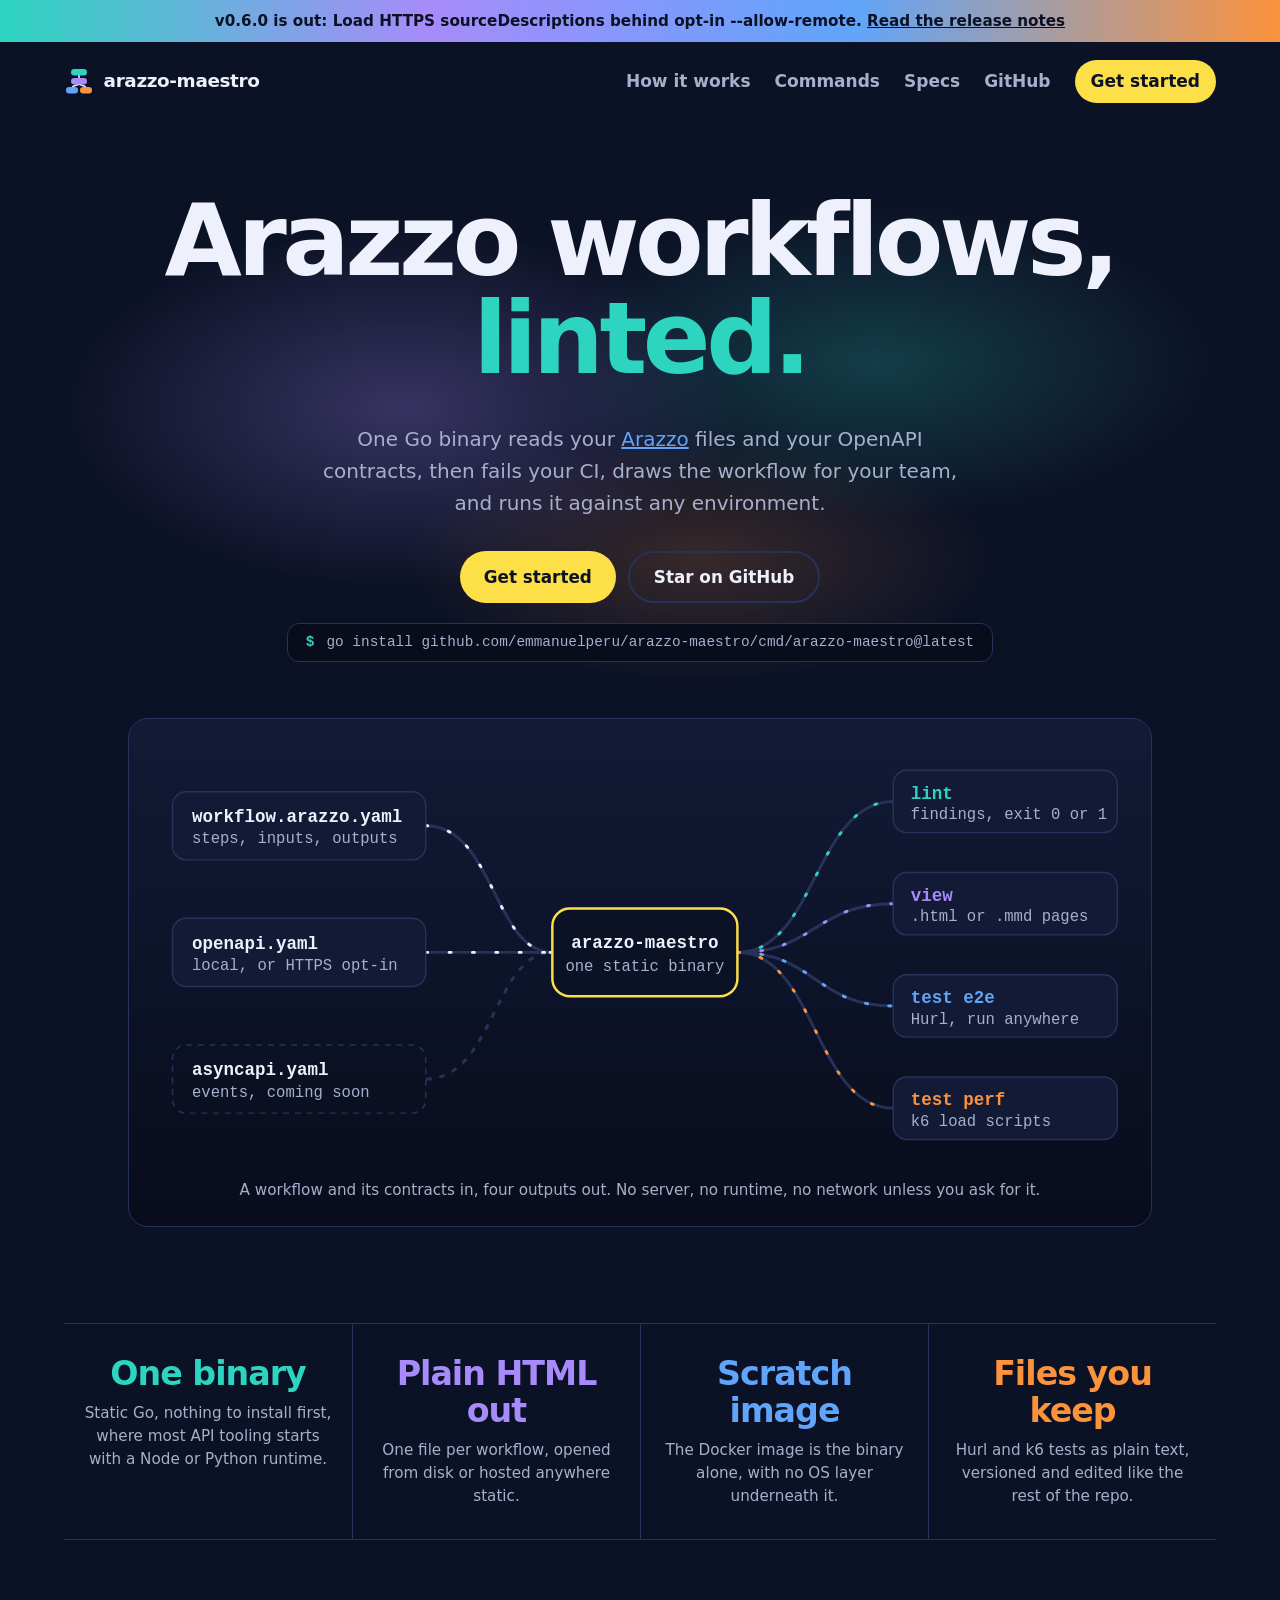
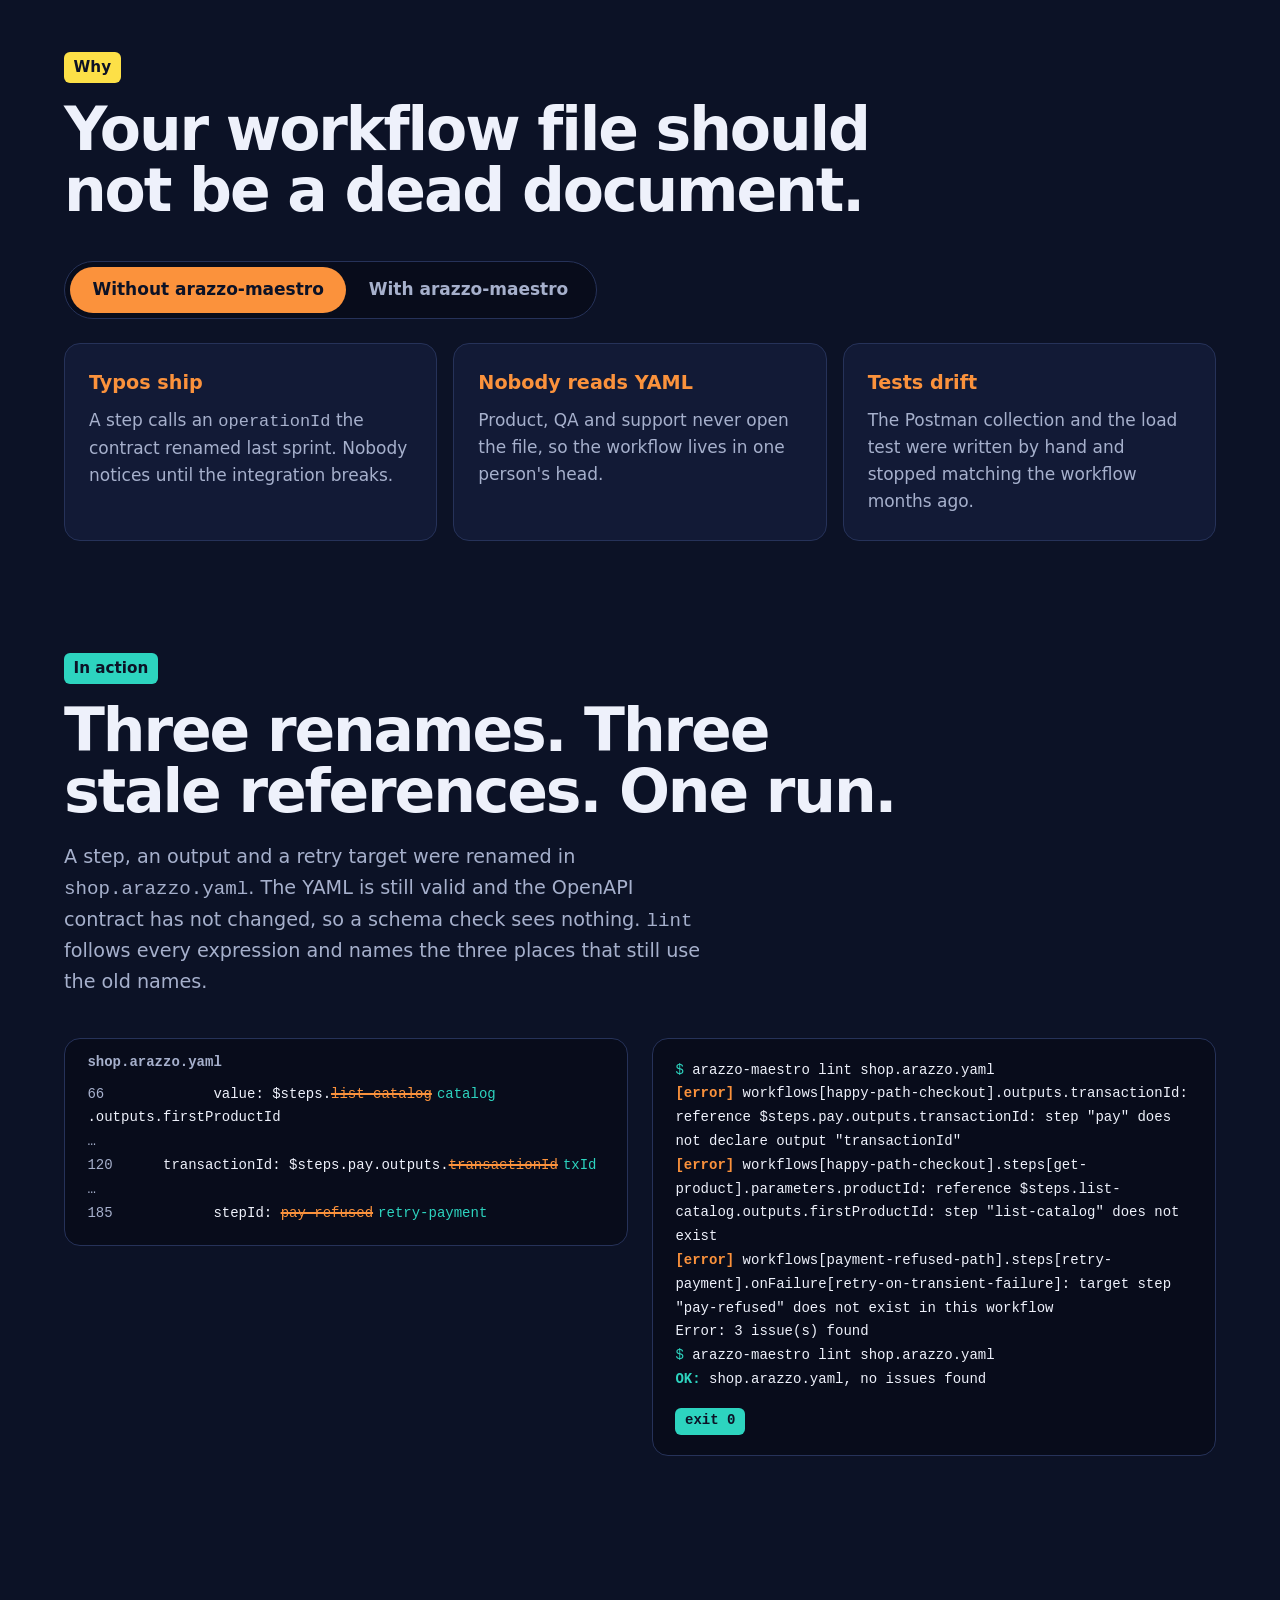
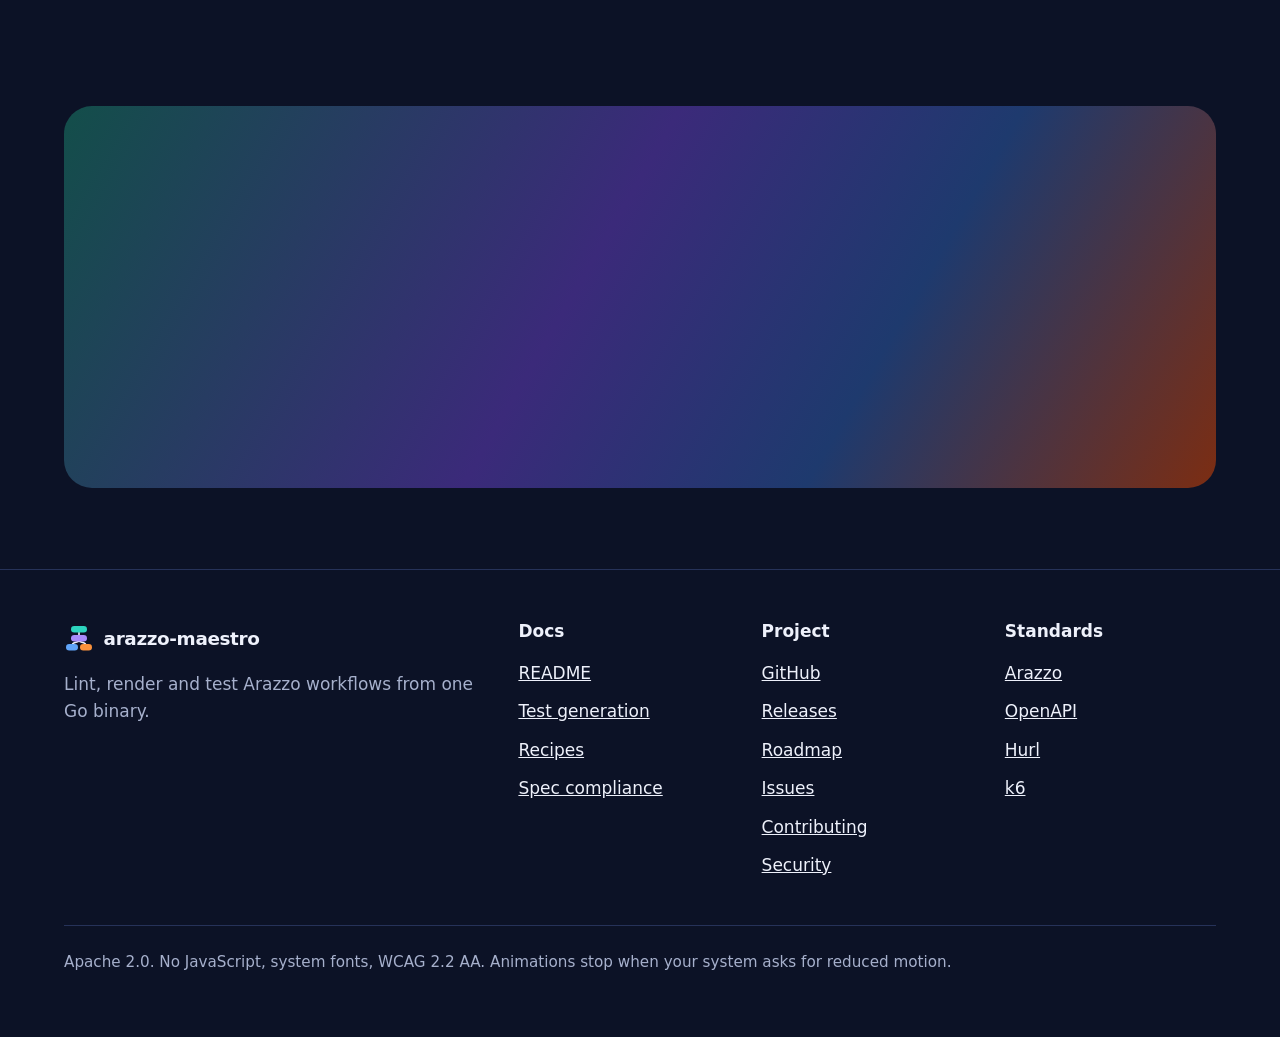
==== commit 97a7e646: "docs(pages): demo lint across references, list its rule groups and fit the page to phones The lint d" ====
--- a/docs/index.html
+++ b/docs/index.html
@@ -85,8 +85,13 @@
     .flow .pulse { fill: none; stroke-width: 3; stroke-linecap: round; stroke-dasharray: 2 22; }
     .flow .node { fill: var(--bg-2); stroke: var(--line); stroke-width: 1.5; }
     .flow .core { fill: var(--bg); stroke-width: 2.5; }
-    .flow .t { fill: var(--text); font-size: 17px; font-weight: 700; }
-    .flow .s { fill: var(--muted); font-size: 14px; }
+    /* the wide diagram is drawn at 1000 units and shown at 0.88 to 0.98 scale, so its text is set
+       a little above 14 px; the tall one is drawn at 260 units and never shown below 1:1 */
+    .flow .t { fill: var(--text); font-size: 18px; font-weight: 700; }
+    .flow .s { fill: var(--muted); font-size: 16px; }
+    .flow .tall { display: none; }
+    .flow .tall .t { font-size: 17px; }
+    .flow .tall .s { font-size: 14px; }
     .flow figcaption { margin-top: 1rem; color: var(--muted); font-size: 0.95rem; text-align: center; }
 
     /* pillars: what the tool is made of, no figures here (the real ones live in the spec sheet) */
@@ -136,6 +141,12 @@
     /* e2e board: each step lights up as the Hurl run reaches it */
     @property --req { syntax: "<integer>"; inherits: false; initial-value: 6; }
     .band pre.mini { margin-top: 1.25rem; font-size: 0.875rem; }
+    /* lint band: the rule groups span both columns, one card per pass, each ending with a real message */
+    .rules { grid-column: 1 / -1; display: grid; grid-template-columns: repeat(4, minmax(0, 1fr)); gap: 1rem; margin: 0.5rem 0 0; padding: 0; list-style: none; }
+    .rules li { padding: 1.1rem 1.2rem; border: 1px solid var(--line); border-radius: 14px; background: var(--bg-term); color: var(--muted); font-size: 0.95rem; line-height: 1.55; }
+    .rules b { display: block; margin-bottom: 0.4rem; color: var(--c); font: 800 1.05rem var(--mono); }
+    .rules li > code:last-child { display: block; margin-top: 0.8rem; padding-top: 0.7rem; border-top: 1px dashed var(--line); color: var(--text); font-size: 0.875rem; overflow-wrap: anywhere; }
+    .policy { grid-column: 1 / -1; margin: 0; }
     .board { margin: 0; padding: 1.25rem 1.4rem; border-radius: 16px; background: var(--bg-term); border: 1px solid var(--line); font-family: var(--mono); }
     .board-top { display: flex; flex-wrap: wrap; justify-content: space-between; gap: 0.5rem; color: var(--muted); font-size: 0.9rem; }
     .live { display: inline-block; width: 8px; height: 8px; margin-right: 0.55rem; border-radius: 50%; background: var(--teal); vertical-align: middle; }
@@ -216,13 +227,14 @@
     .sheet dd { margin: 0; color: var(--muted); }
     .sheet dd code { color: var(--text); font-size: 0.92em; }
 
-    /* lint demo: typo caught then fixed. At rest (reduced motion, or once the loop is over) the
-       editor shows the typo struck through next to the fix, so the console errors still make sense */
+    /* lint demo: three stale references caught then fixed. At rest (reduced motion, or once the loop
+       is over) the editor shows each old name struck through next to the new one, so the console
+       errors still make sense */
     .demo { display: grid; grid-template-columns: minmax(0, 1fr) minmax(0, 1fr); gap: 1.5rem; margin: 2.5rem 0 0; align-items: start; }
     .pane { margin: 0; padding: 1.25rem 1.4rem; border-radius: 16px; background: var(--bg-term); border: 1px solid var(--line); font: 0.875rem/1.7 var(--mono); }
     .pane-tab { margin: -0.3rem 0 0.8rem; color: var(--muted); font: 700 0.875rem var(--mono); }
     .pane pre { margin: 0; font: inherit; }
-    .editor pre { white-space: pre; overflow-x: auto; }
+    .editor pre { white-space: pre-wrap; overflow-wrap: anywhere; }
     .console pre { white-space: pre-wrap; overflow-wrap: anywhere; }
     .ln { display: inline-block; width: 3ch; color: var(--muted); }
     .typo { display: inline-flex; column-gap: 0.6ch; vertical-align: bottom; }
@@ -331,12 +343,33 @@
       }
       @keyframes flow { to { stroke-dashoffset: -24; } }
     }
+    @media (max-width: 960px) {
+      /* below this width the wide diagram would scale its text under 14 px: swap it for the tall one */
+      .flow { margin-left: 1rem; margin-right: 1rem; padding: 0.75rem; }
+      .flow-scroll { display: none; }
+      .flow .tall { display: block; width: 100%; max-width: 340px; min-width: 0; margin: 0 auto; }
+    }
+    @media (max-width: 900px) {
+      /* two-column bands get too narrow for their code before the phone breakpoint */
+      .band, .recipes, .demo { grid-template-columns: minmax(0, 1fr); }
+      /* code wraps instead of scrolling: long tokens break at their <wbr> marks or anywhere as a
+         last resort, and the continuation of a wrapped line hangs 2ch to the right of its start */
+      pre, .install { white-space: pre-wrap; overflow-wrap: anywhere; text-indent: 2ch hanging each-line; }
+      .install { text-align: left; }
+      /* YAML indentation is meaning: the recipes keep their lines whole and scroll sideways instead */
+      .recipes .term { white-space: pre; text-indent: 0; }
+    }
+    @media (max-width: 370px) {
+      /* the typed lint command is 36ch, wider than the console on the narrowest phones */
+      .type, .t1, .t2 { display: inline; animation: none; width: auto; white-space: pre-wrap; }
+    }
     @media (max-width: 760px) {
       .pillars { grid-template-columns: repeat(2, minmax(0, 1fr)); }
       .pillars div:nth-child(3) { border-left: 0; }
       .pillars div:nth-child(n+3) { border-top: 1px solid var(--line); }
       .vs-panel { grid-template-columns: minmax(0, 1fr); }
       .band, .tab-panel, .recipes, .sheet, .demo { grid-template-columns: minmax(0, 1fr); }
+      .rules { grid-template-columns: minmax(0, 1fr); }
       .pane { padding: 1rem; }
       .editor pre { white-space: pre-wrap; overflow-wrap: anywhere; }
       .pods { grid-template-columns: repeat(2, minmax(0, 1fr)); }
@@ -355,7 +388,7 @@
 </head>
 <body>
   <a class="skip-link" href="#main">Skip to main content</a>
-  <div class="strip">v0.6.0 is out: HTTPS OpenAPI sources behind <code>--allow-remote</code>. <a href="https://github.com/emmanuelperu/arazzo-maestro/releases/tag/v0.6.0">Read the release notes</a></div>
+  <div class="strip"><span class="rel">v0.6.0 is out: Load HTTPS sourceDescriptions behind opt-in --allow-remote.</span> <a href="https://github.com/emmanuelperu/arazzo-maestro/releases/tag/v0.6.0">Read the release notes</a></div>
   <div class="wrap">
     <header class="bar">
       <a class="logo" href="./">
@@ -390,11 +423,11 @@
         <a class="btn btn-main" href="#install">Get started</a>
         <a class="btn btn-alt" href="https://github.com/emmanuelperu/arazzo-maestro">Star on GitHub</a>
       </div>
-      <div class="install" role="group" aria-label="Install command"><b>$</b>go install github.com/emmanuelperu/arazzo-maestro/cmd/arazzo-maestro@latest</div>
+      <div class="install" role="group" aria-label="Install command"><b>$</b>go install github.com/<wbr>emmanuelperu/<wbr>arazzo-maestro/<wbr>cmd/<wbr>arazzo-maestro@latest</div>
 
       <figure class="flow" id="how">
         <div class="flow-scroll" tabindex="0" role="region" aria-label="How arazzo-maestro works, scrollable diagram">
-          <svg viewBox="0 0 1000 430" role="img" aria-labelledby="flow-title flow-desc">
+          <svg class="wide" viewBox="0 0 1000 430" role="img" aria-labelledby="flow-title flow-desc">
             <title id="flow-title">How arazzo-maestro works</title>
             <desc id="flow-desc">A workflow file and its OpenAPI contracts go into arazzo-maestro (AsyncAPI contracts are coming soon), which produces four outputs: lint findings with exit code 0 or 1, standalone HTML or Mermaid pages, Hurl end-to-end tests, and k6 load tests.</desc>
             <!-- rails -->
@@ -416,23 +449,62 @@
             <rect class="node" x="20" y="50" width="260" height="70" rx="14"/>
             <text class="t" x="40" y="81">workflow.arazzo.yaml</text><text class="s" x="40" y="103">steps, inputs, outputs</text>
             <rect class="node" x="20" y="180" width="260" height="70" rx="14"/>
-            <text class="t" x="40" y="211">openapi.yaml</text><text class="s" x="40" y="233">local, or HTTPS on opt-in</text>
+            <text class="t" x="40" y="211">openapi.yaml</text><text class="s" x="40" y="233">local, or HTTPS opt-in</text>
             <rect class="node soon" x="20" y="310" width="260" height="70" rx="14"/>
-            <text class="t" x="40" y="341">asyncapi.yaml</text><text class="s" x="40" y="363">event steps, coming soon</text>
+            <text class="t" x="40" y="341">asyncapi.yaml</text><text class="s" x="40" y="363">events, coming soon</text>
             <!-- core -->
             <rect class="core" x="410" y="170" width="190" height="90" rx="18" stroke="#fde047"/>
             <text class="t" x="505" y="210" text-anchor="middle">arazzo-maestro</text><text class="s" x="505" y="234" text-anchor="middle">one static binary</text>
             <!-- outputs -->
             <rect class="node" x="760" y="28" width="230" height="64" rx="14" stroke="#2dd4bf"/>
-            <text class="t" x="782" y="57" style="fill:#2dd4bf">lint</text><text class="s" x="782" y="78">findings, exit 0 or 1</text>
+            <text class="t" x="778" y="57" style="fill:#2dd4bf">lint</text><text class="s" x="778" y="78">findings, exit 0 or 1</text>
             <rect class="node" x="760" y="133" width="230" height="64" rx="14" stroke="#a78bfa"/>
-            <text class="t" x="782" y="162" style="fill:#a78bfa">view</text><text class="s" x="782" y="183">.html or .mmd pages</text>
+            <text class="t" x="778" y="162" style="fill:#a78bfa">view</text><text class="s" x="778" y="183">.html or .mmd pages</text>
             <rect class="node" x="760" y="238" width="230" height="64" rx="14" stroke="#60a5fa"/>
-            <text class="t" x="782" y="267" style="fill:#60a5fa">test e2e</text><text class="s" x="782" y="288">Hurl files, run anywhere</text>
+            <text class="t" x="778" y="267" style="fill:#60a5fa">test e2e</text><text class="s" x="778" y="288">Hurl, run anywhere</text>
             <rect class="node" x="760" y="343" width="230" height="64" rx="14" stroke="#fb923c"/>
-            <text class="t" x="782" y="372" style="fill:#fb923c">test perf</text><text class="s" x="782" y="393">k6 load scripts</text>
+            <text class="t" x="778" y="372" style="fill:#fb923c">test perf</text><text class="s" x="778" y="393">k6 load scripts</text>
           </svg>
         </div>
+        <svg class="tall" viewBox="0 0 260 572" role="img" aria-labelledby="flow-title-tall flow-desc-tall">
+          <title id="flow-title-tall">How arazzo-maestro works</title>
+          <desc id="flow-desc-tall">A workflow file and its OpenAPI contracts go into arazzo-maestro (AsyncAPI contracts are coming soon), which produces four outputs: lint findings with exit code 0 or 1, standalone HTML or Mermaid pages, Hurl end-to-end tests, and k6 load tests.</desc>
+          <!-- rails: inputs join a bus on the right, outputs leave a bus on the left -->
+          <path class="rail" d="M242 36 C 250 36, 252 40, 252 52"/>
+          <path class="rail" d="M242 100 C 250 100, 252 104, 252 116"/>
+          <path class="rail soon" d="M242 164 C 250 164, 252 168, 252 180"/>
+          <path class="rail" d="M252 52 L 252 232 C 252 254, 248 258, 234 258"/>
+          <path class="rail" d="M26 258 C 12 258, 6 262, 6 280 L 6 523 C 6 537, 8 537, 18 537"/>
+          <path class="rail" d="M6 337 C 6 351, 8 351, 18 351"/>
+          <path class="rail" d="M6 399 C 6 413, 8 413, 18 413"/>
+          <path class="rail" d="M6 461 C 6 475, 8 475, 18 475"/>
+          <!-- moving data -->
+          <path class="pulse" stroke="#eef1fb" d="M242 36 C 250 36, 252 40, 252 52 L 252 232 C 252 254, 248 258, 234 258"/>
+          <path class="pulse" stroke="#eef1fb" d="M242 100 C 250 100, 252 104, 252 116 L 252 232 C 252 254, 248 258, 234 258"/>
+          <path class="pulse" stroke="#2dd4bf" d="M26 258 C 12 258, 6 262, 6 280 L 6 337 C 6 351, 8 351, 18 351"/>
+          <path class="pulse" stroke="#a78bfa" d="M26 258 C 12 258, 6 262, 6 280 L 6 399 C 6 413, 8 413, 18 413"/>
+          <path class="pulse" stroke="#60a5fa" d="M26 258 C 12 258, 6 262, 6 280 L 6 461 C 6 475, 8 475, 18 475"/>
+          <path class="pulse" stroke="#fb923c" d="M26 258 C 12 258, 6 262, 6 280 L 6 523 C 6 537, 8 537, 18 537"/>
+          <!-- inputs -->
+          <rect class="node" x="10" y="10" width="232" height="52" rx="12"/>
+          <text class="t" x="22" y="32">workflow.arazzo.yaml</text><text class="s" x="22" y="52">steps, inputs, outputs</text>
+          <rect class="node" x="10" y="74" width="232" height="52" rx="12"/>
+          <text class="t" x="22" y="96">openapi.yaml</text><text class="s" x="22" y="116">local, or HTTPS opt-in</text>
+          <rect class="node soon" x="10" y="138" width="232" height="52" rx="12"/>
+          <text class="t" x="22" y="160">asyncapi.yaml</text><text class="s" x="22" y="180">events, coming soon</text>
+          <!-- core -->
+          <rect class="core" x="26" y="226" width="208" height="64" rx="16" stroke="#fde047"/>
+          <text class="t" x="130" y="252" text-anchor="middle">arazzo-maestro</text><text class="s" x="130" y="274" text-anchor="middle">one static binary</text>
+          <!-- outputs -->
+          <rect class="node" x="18" y="326" width="232" height="50" rx="12" stroke="#2dd4bf"/>
+          <text class="t" x="30" y="347" style="fill:#2dd4bf">lint</text><text class="s" x="30" y="366">findings, exit 0 or 1</text>
+          <rect class="node" x="18" y="388" width="232" height="50" rx="12" stroke="#a78bfa"/>
+          <text class="t" x="30" y="409" style="fill:#a78bfa">view</text><text class="s" x="30" y="428">.html or .mmd pages</text>
+          <rect class="node" x="18" y="450" width="232" height="50" rx="12" stroke="#60a5fa"/>
+          <text class="t" x="30" y="471" style="fill:#60a5fa">test e2e</text><text class="s" x="30" y="490">Hurl, run anywhere</text>
+          <rect class="node" x="18" y="512" width="232" height="50" rx="12" stroke="#fb923c"/>
+          <text class="t" x="30" y="533" style="fill:#fb923c">test perf</text><text class="s" x="30" y="552">k6 load scripts</text>
+        </svg>
         <figcaption>A workflow and its contracts in, four outputs out. No server, no runtime, no network unless you ask for it.</figcaption>
       </figure>
     </div>
@@ -466,7 +538,7 @@
             <div><h3>Tests drift</h3><p>The Postman collection and the load test were written by hand and stopped matching the workflow months ago.</p></div>
           </div>
           <div class="vs-panel vs-with">
-            <div><h3>CI fails first</h3><p><code>lint</code> resolves every <code>operationId</code> against the contract, reports each broken reference and exits 1.</p></div>
+            <div><h3>CI fails first</h3><p><code>lint</code> resolves every reference inside the file and every <code>operationId</code> against the contract, reports each broken one and exits 1.</p></div>
             <div><h3>One page per workflow</h3><p><code>view</code> writes a page anyone can open in a browser, inputs to outputs, every expression visible.</p></div>
             <div><h3>Tests from the source</h3><p><code>test</code> regenerates Hurl and k6 from the workflow itself, so they cannot drift.</p></div>
           </div>
@@ -477,19 +549,23 @@
     <section id="demo-lint" aria-labelledby="demo-lint-title">
       <div class="wrap">
         <p class="kicker" style="--c: var(--teal)">In action</p>
-        <h2 id="demo-lint-title">One typo. Caught before it ships.</h2>
-        <figure class="demo" aria-label="A lint session on shop.arazzo.yaml">
-          <div class="pane editor" role="img" aria-label="shop.arazzo.yaml, line 95: the pay step calls operationId processPaymnet, a misspelled name, corrected to processPayment.">
+        <h2 id="demo-lint-title">Three renames. Three stale references. One run.</h2>
+        <p class="intro">A step, an output and a retry target were renamed in <code>shop.arazzo.yaml</code>. The YAML is still valid and the OpenAPI contract has not changed, so a schema check sees nothing. <code>lint</code> follows every expression and names the three places that still use the old names.</p>
+        <figure class="demo" aria-label="A lint session on shop.arazzo.yaml after three renames">
+          <div class="pane editor" role="img" aria-label="shop.arazzo.yaml, the three lines that still use the old names. Line 66 references $steps.list-catalog, a step renamed catalog. Line 120 references $steps.pay.outputs.transactionId, an output renamed txId. Line 185 retries stepId pay-refused, a step renamed retry-payment. Each line is then corrected to the new name.">
             <p class="pane-tab">shop.arazzo.yaml</p>
-            <pre><span class="ln">93</span>      - stepId: pay
-<span class="ln">94</span>        description: Pay the order with a valid card
-<span class="ln">95</span>        operationId: <span class="typo"><span class="bad">processPaymnet</span><span class="good">processPayment</span></span>
-<span class="ln">96</span>        parameters:</pre>
+            <pre><span class="ln">66</span>            value: $steps.<span class="typo"><span class="bad">list-catalog</span><span class="good">catalog</span></span>.outputs.firstProductId
+<span class="ln">…</span>
+<span class="ln">120</span>      transactionId: $steps.pay.outputs.<span class="typo"><span class="bad">transactionId</span><span class="good">txId</span></span>
+<span class="ln">…</span>
+<span class="ln">185</span>            stepId: <span class="typo"><span class="bad">pay-refused</span><span class="good">retry-payment</span></span></pre>
           </div>
           <div class="pane console" role="group" aria-label="lint console, before and after the fix">
             <pre><span class="p">$</span> <span class="type t1">arazzo-maestro lint shop.arazzo.yaml</span>
-<span class="o1"><span class="err">[error]</span> workflows[happy-path-checkout].steps[pay].operationId: operation "processPaymnet" not found in source "shop-api"
-Error: 1 issue(s) found</span><span class="later">
+<span class="o1"><span class="err">[error]</span> workflows[happy-path-checkout].outputs.transactionId: reference $steps.pay.outputs.transactionId: step "pay" does not declare output "transactionId"
+<span class="err">[error]</span> workflows[happy-path-checkout].steps[get-product].parameters.productId: reference $steps.list-catalog.outputs.firstProductId: step "list-catalog" does not exist
+<span class="err">[error]</span> workflows[payment-refused-path].steps[retry-payment].onFailure[retry-on-transient-failure]: target step "pay-refused" does not exist in this workflow
+Error: 3 issue(s) found</span><span class="later">
 <span class="p">$</span> <span class="type t2">arazzo-maestro lint shop.arazzo.yaml</span>
 <span class="o2"><span class="ok">OK:</span> shop.arazzo.yaml, no issues found</span></span></pre>
             <p class="exit"><span class="x1" aria-hidden="true">exit 1</span><span class="x0">exit 0</span></p>
@@ -507,11 +583,18 @@
         <div class="band c-lint">
           <div>
             <h3><code>lint</code> catches it before CI does</h3>
-            <p>Official JSON Schema, semantic rules, then every step checked against the OpenAPI contract it calls.</p>
+            <p>Official JSON Schema first, then every expression and action target inside the file, then every step checked against the OpenAPI contract it calls.</p>
           </div>
           <pre class="wrap-lines" tabindex="0" role="group" aria-label="lint session"><span class="p">$</span> arazzo-maestro lint checkout.arazzo.yaml
 <span class="err">[error]</span> workflows[checkout].steps[create-order].operationId: operation "createOrder" not found in source "shop-api"
 Error: 1 issue(s) found</pre>
+          <ul class="rules" aria-label="What lint checks">
+            <li><b>Schema</b>The official Arazzo JSON Schema, embedded in the binary: required fields, unknown fields, the version pattern.<code>workflows[0].stepz: not allowed</code></li>
+            <li><b>References</b>Every <code>$steps</code>, <code>$components</code> and <code>$sourceDescriptions</code> expression resolved: a step that does not exist or runs later, an output a step never declares, a missing component.<code>step "b" is not declared before this one</code></li>
+            <li><b>Flow</b><code>onSuccess</code>, <code>onFailure</code> and retry targets, <code>dependsOn</code>, duplicate <code>workflowId</code> and <code>stepId</code>, fields that have no effect for the action type.<code>target step "nowhere" does not exist in this workflow</code></li>
+            <li><b>Contract</b>Each <code>operationId</code> and <code>operationPath</code> resolved in the OpenAPI source it names, method and path included. An unqualified <code>operationId</code> is refused when several sources are declared.<code>no DELETE operation on path "/products" in source "shop-api"</code></li>
+          </ul>
+          <p class="policy">Every rule is always on. Errors exit 1, warnings do not, and there is no rule file to write or keep up to date.</p>
         </div>
 
         <div class="band c-view">
@@ -533,7 +616,7 @@
             <h3><code>test run e2e</code> replays it for real</h3>
             <p>Each step becomes a <a href="https://hurl.dev">Hurl</a> request and outputs become captures that feed the next step. Point it at staging, a mock or production, with <code>hurl</code> on your PATH; workflow inputs come in as variables.</p>
             <pre class="mini" tabindex="0" role="group" aria-label="test run command"><span class="p">$</span> arazzo-maestro test run e2e shop.arazzo.yaml \
-    --base-url https://staging.example.com/api/v1 \
+    --base-url https://staging.example.com/<wbr>api/<wbr>v1 \
     --variable productId=p-001 --variable orderId=ord-1 \
     --variable acceptLanguage=en</pre>
           </div>
@@ -561,7 +644,7 @@
     --vus 50 --duration 30s \
     --threshold 'http_req_duration=p(95)&lt;500'
 <span class="p">$</span> k6 run -e BASE_URL=<span class="hl">$STAGING</span> \
-    dist/perf/k6/shop/happy-path-checkout.k6.js</pre>
+    dist/<wbr>perf/<wbr>k6/<wbr>shop/<wbr>happy-path-checkout.k6.js</pre>
           </div>
           <figure class="board perf" aria-label="k6 run of happy-path-checkout.k6.js">
             <div role="img" aria-label="50 virtual users for 30 seconds against a local mock. Each virtual user loops through list-catalog, get-product, add-to-cart and pay, and all four checks pass at 100 percent.">
@@ -598,7 +681,7 @@
           </fieldset>
           <div class="tab-panel in-go">
             <pre class="term" tabindex="0" role="group" aria-label="Install with Go"><span class="cmt"># Go 1.26 or newer</span>
-<span class="p">$</span> go install github.com/emmanuelperu/arazzo-maestro/cmd/arazzo-maestro@latest
+<span class="p">$</span> go install github.com/<wbr>emmanuelperu/<wbr>arazzo-maestro/<wbr>cmd/<wbr>arazzo-maestro@latest
 <span class="p">$</span> arazzo-maestro lint workflow.arazzo.yaml
 <span class="p">$</span> arazzo-maestro view workflow.arazzo.yaml -o dist --theme dark</pre>
             <div>
@@ -609,7 +692,7 @@
           <div class="tab-panel in-docker">
             <pre class="term" tabindex="0" role="group" aria-label="Run with Docker"><span class="cmt"># multi-arch image, amd64 and arm64</span>
 <span class="p">$</span> docker run --rm -v "$PWD":/work -w /work \
-    ghcr.io/emmanuelperu/arazzo-maestro:latest \
+    ghcr.io/<wbr>emmanuelperu/<wbr>arazzo-maestro:latest \
     lint workflow.arazzo.yaml</pre>
             <div>
               <p>A <code>FROM scratch</code> image of about 20 MB: no shell, no libc, nothing but the binary.</p>
@@ -619,8 +702,8 @@
           <div class="tab-panel in-bin">
             <pre class="term" tabindex="0" role="group" aria-label="Verify a release archive"><span class="cmt"># verify the archive before you run it</span>
 <span class="p">$</span> cosign verify-blob \
-    --certificate-identity-regexp 'https://github.com/emmanuelperu/arazzo-maestro/.github/workflows/release.yml@.*' \
-    --certificate-oidc-issuer 'https://token.actions.githubusercontent.com' \
+    --certificate-identity-regexp 'https://github.com/<wbr>emmanuelperu/<wbr>arazzo-maestro/<wbr>.github/<wbr>workflows/<wbr>release.yml@.*' \
+    --certificate-oidc-issuer 'https://token.actions.<wbr>githubusercontent.com' \
     --bundle arazzo-maestro_0.6.0_linux_amd64.tar.gz.sig \
     arazzo-maestro_0.6.0_linux_amd64.tar.gz
 <span class="ok">Verified OK</span></pre>
@@ -637,7 +720,7 @@
       <div class="wrap">
         <p class="kicker" style="--c: var(--teal)">CI</p>
         <h2 id="ci-title">Wire it in once. Forget about it.</h2>
-        <p class="intro">A broken <code>operationId</code> fails the pull request before anyone reviews it.</p>
+        <p class="intro">A broken reference fails the pull request before anyone reviews it.</p>
         <div class="recipes">
           <figure>
             <figcaption><code>.github/workflows/arazzo.yml</code></figcaption>
@@ -649,8 +732,8 @@
       - uses: actions/setup-go@v7
         with: { go-version: '1.26' }
       - run: |
-          go install github.com/emmanuelperu/arazzo-maestro/cmd/arazzo-maestro@latest
-          arazzo-maestro lint workflows/checkout.arazzo.yaml</pre>
+          go install github.com/<wbr>emmanuelperu/<wbr>arazzo-maestro/<wbr>cmd/<wbr>arazzo-maestro@latest
+          arazzo-maestro lint workflows/*.arazzo.yaml</pre>
           </figure>
           <figure>
             <figcaption><code>.pre-commit-config.yaml</code></figcaption>
@@ -675,7 +758,7 @@
         <dl class="sheet">
           <div><dt><svg viewBox="0 0 24 24" aria-hidden="true"><circle cx="6" cy="6" r="2.5"/><circle cx="18" cy="6" r="2.5"/><circle cx="12" cy="18" r="2.5"/><path d="M8.5 6h7M7.3 8.2l3.4 7.6M16.7 8.2l-3.4 7.6"/></svg>Arazzo</dt><dd>1.0, and 1.1 in part. Every rule is mapped in the <a href="https://github.com/emmanuelperu/arazzo-maestro/blob/main/docs/SPEC_COMPLIANCE.md">spec compliance matrix</a>.</dd></div>
           <div><dt><svg viewBox="0 0 24 24" aria-hidden="true"><path d="M6 3h8l4 4v14H6z"/><path d="M14 3v4h4M9 12h6M9 16h6"/></svg>Sources</dt><dd>Local OpenAPI files. HTTPS on <code>--allow-remote</code>: 2 MiB, 5 s, 2 redirects, plain HTTP always refused.</dd></div>
-          <div class="c-lint"><dt><svg viewBox="0 0 24 24" aria-hidden="true"><path d="M12 3l7 3v5c0 4.5-3 8-7 10-4-2-7-5.5-7-10V6z"/><path d="M9 12l2 2 4-4"/></svg>lint</dt><dd>Official JSON Schema, semantic rules, then <code>operationId</code> resolution against the contract. Exit 0 or 1.</dd></div>
+          <div class="c-lint"><dt><svg viewBox="0 0 24 24" aria-hidden="true"><path d="M12 3l7 3v5c0 4.5-3 8-7 10-4-2-7-5.5-7-10V6z"/><path d="M9 12l2 2 4-4"/></svg>lint</dt><dd>Official JSON Schema, reference and flow rules inside the file, then <code>operationId</code> resolution against the contract. Every rule always on: errors exit 1, warnings do not.</dd></div>
           <div class="c-view"><dt><svg viewBox="0 0 24 24" aria-hidden="true"><path d="M2 12s3.5-7 10-7 10 7 10 7-3.5 7-10 7S2 12 2 12z"/><circle cx="12" cy="12" r="3"/></svg>view</dt><dd>HTML or Mermaid. Light, dark and pb33f themes, or your own <code>themes.yml</code>, contrast-audited at load. Portrait or landscape.</dd></div>
           <div class="c-e2e"><dt><svg viewBox="0 0 24 24" aria-hidden="true"><circle cx="12" cy="12" r="9"/><path d="M10 8.5l5 3.5-5 3.5z"/></svg>test e2e</dt><dd><a href="https://hurl.dev">Hurl</a> files with captures chained step to step, run against any <code>--base-url</code>, with an optional HTML report.</dd></div>
           <div class="c-perf"><dt><svg viewBox="0 0 24 24" aria-hidden="true"><path d="M3 18a9 9 0 0 1 18 0"/><path d="M12 18l4.5-6M6 18h0M18 18h0"/><circle cx="12" cy="18" r="1.3"/></svg>test perf</dt><dd><a href="https://k6.io">k6</a> scripts with virtual users, duration and thresholds, <code>BASE_URL</code> read from the environment.</dd></div>
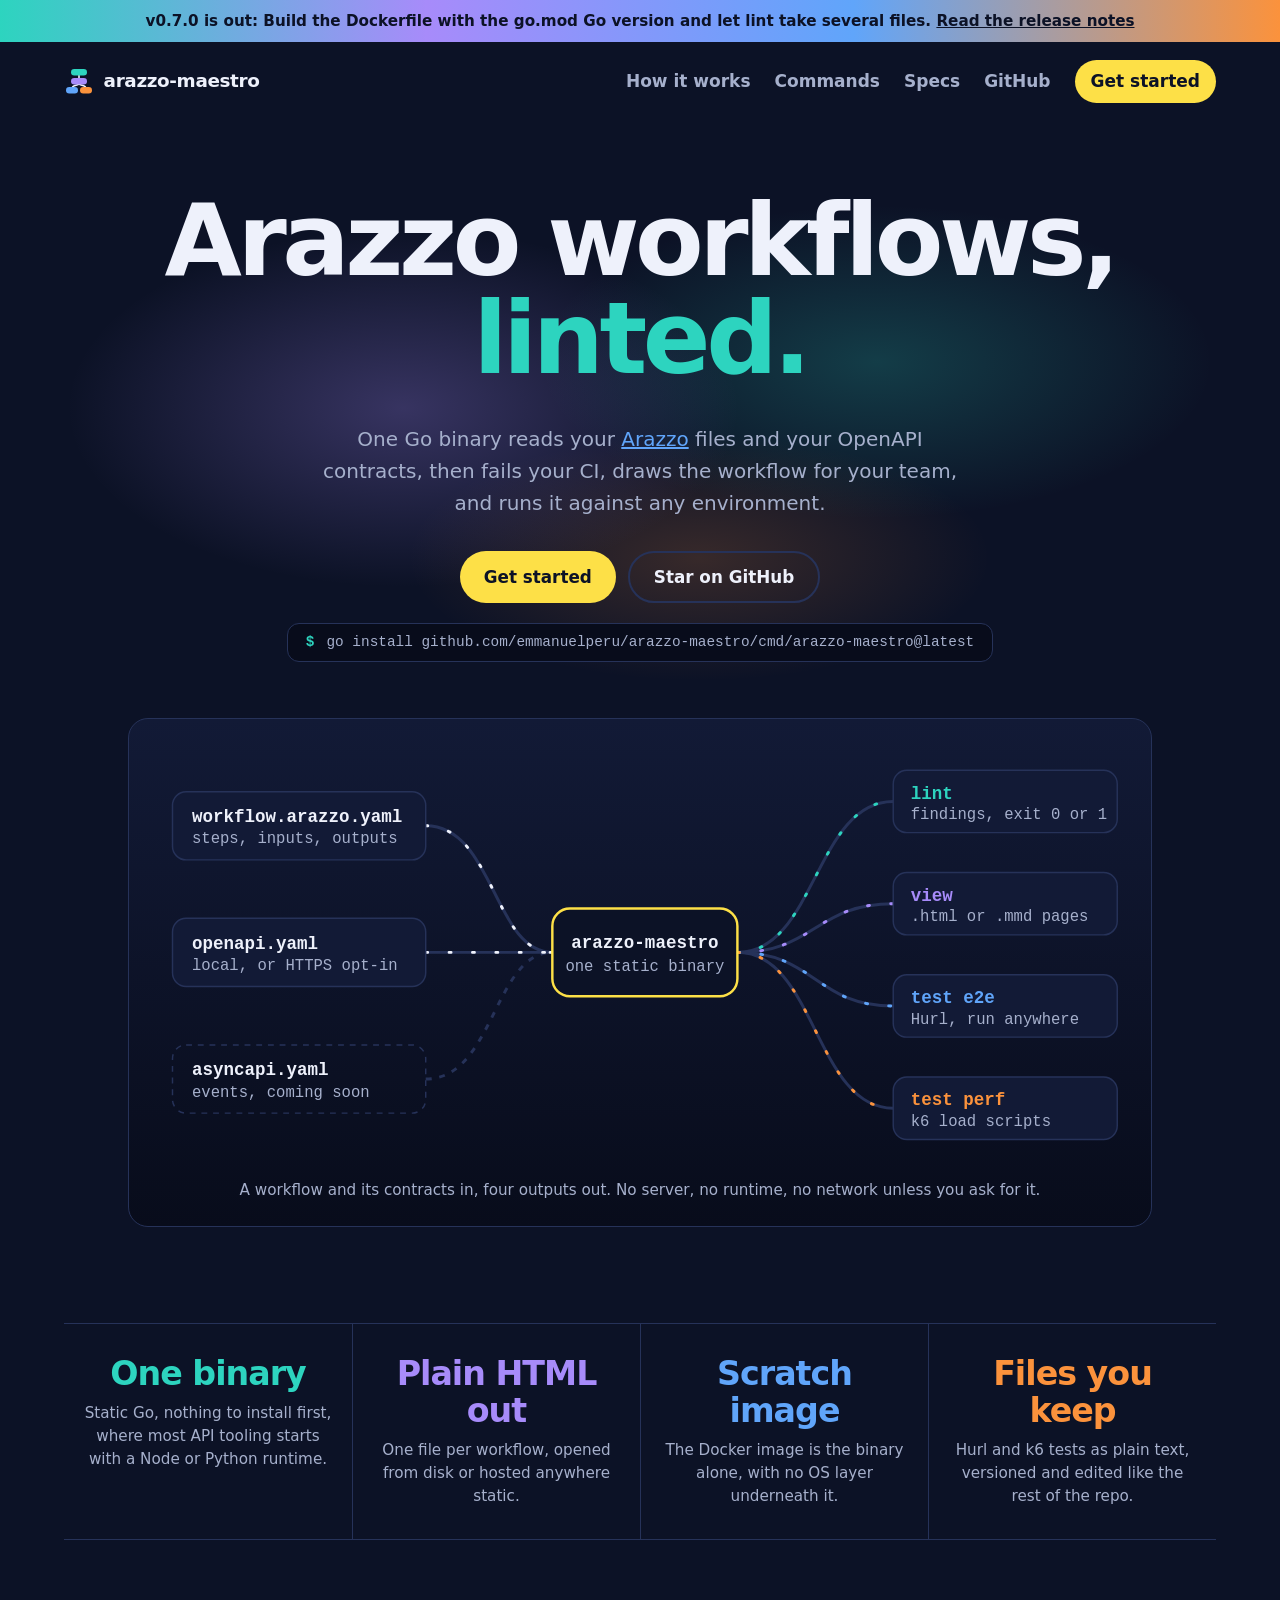
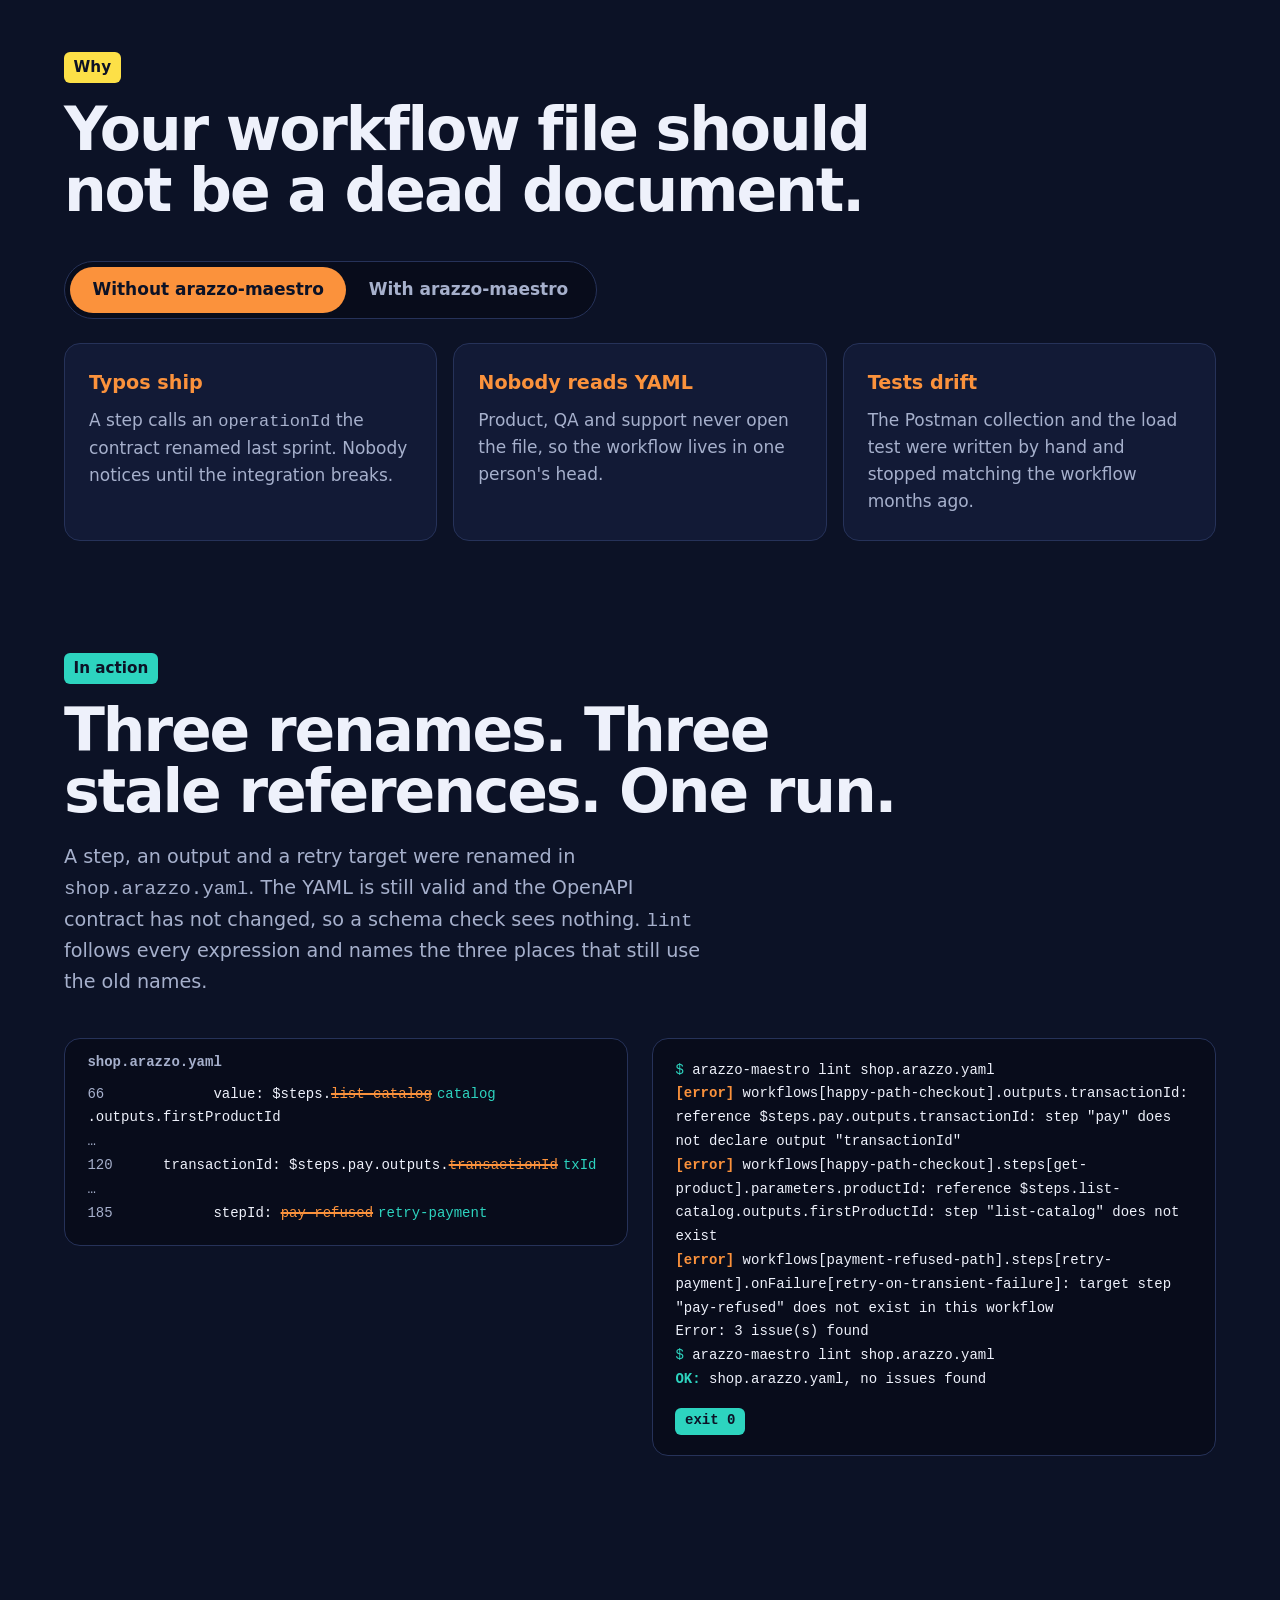
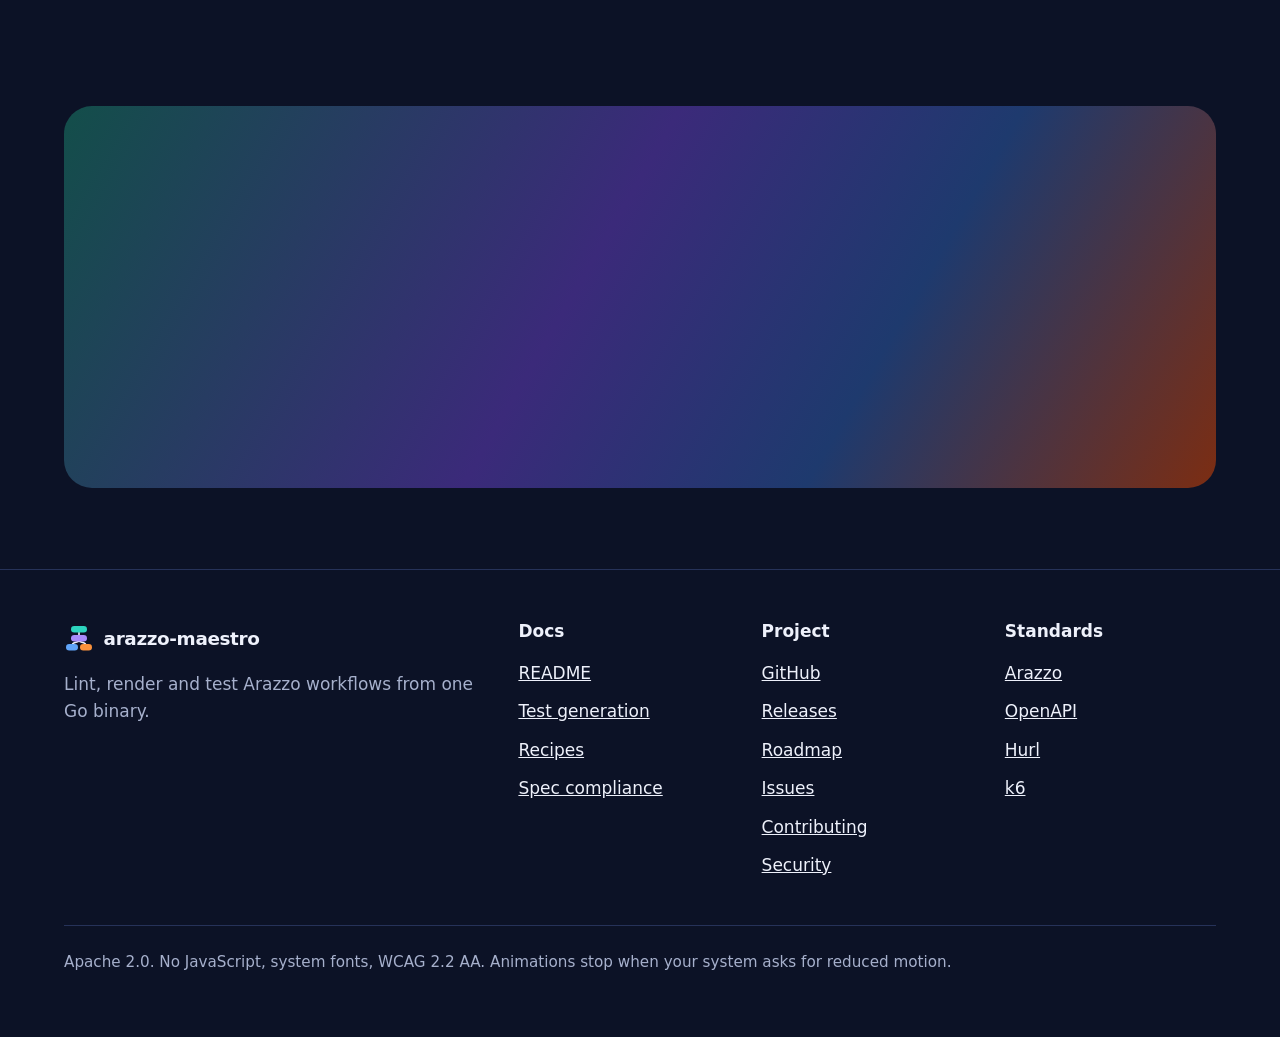
==== commit 5c25aea1: "docs: stamp v0.7.0 into the landing, README, recipes and AGENTS.md" ====
--- a/docs/index.html
+++ b/docs/index.html
@@ -388,7 +388,7 @@
 </head>
 <body>
   <a class="skip-link" href="#main">Skip to main content</a>
-  <div class="strip"><span class="rel">v0.6.0 is out: Load HTTPS sourceDescriptions behind opt-in --allow-remote.</span> <a href="https://github.com/emmanuelperu/arazzo-maestro/releases/tag/v0.6.0">Read the release notes</a></div>
+  <div class="strip"><span class="rel">v0.7.0 is out: Build the Dockerfile with the go.mod Go version and let lint take several files.</span> <a href="https://github.com/emmanuelperu/arazzo-maestro/releases/tag/v0.7.0">Read the release notes</a></div>
   <div class="wrap">
     <header class="bar">
       <a class="logo" href="./">
@@ -704,12 +704,12 @@
 <span class="p">$</span> cosign verify-blob \
     --certificate-identity-regexp 'https://github.com/<wbr>emmanuelperu/<wbr>arazzo-maestro/<wbr>.github/<wbr>workflows/<wbr>release.yml@.*' \
     --certificate-oidc-issuer 'https://token.actions.<wbr>githubusercontent.com' \
-    --bundle arazzo-maestro_0.6.0_linux_amd64.tar.gz.sig \
-    arazzo-maestro_0.6.0_linux_amd64.tar.gz
+    --bundle arazzo-maestro_0.7.0_linux_amd64.tar.gz.sig \
+    arazzo-maestro_0.7.0_linux_amd64.tar.gz
 <span class="ok">Verified OK</span></pre>
             <div>
               <p>Linux and macOS on amd64 and arm64, Windows on amd64.</p>
-              <p>Each archive ships with a keyless cosign signature, an SBOM and a SHA-256 checksum. <a href="https://github.com/emmanuelperu/arazzo-maestro/releases/tag/v0.6.0">Get v0.6.0</a>.</p>
+              <p>Each archive ships with a keyless cosign signature, an SBOM and a SHA-256 checksum. <a href="https://github.com/emmanuelperu/arazzo-maestro/releases/tag/v0.7.0">Get v0.7.0</a>.</p>
             </div>
           </div>
         </div>
@@ -773,7 +773,7 @@
         <h2 id="closing-title">Ship workflows you can prove.</h2>
         <p>Open source, Apache 2.0, signed releases with an SBOM.</p>
         <div class="cta">
-          <a class="btn btn-main" href="https://github.com/emmanuelperu/arazzo-maestro/releases">Download v0.6.0</a>
+          <a class="btn btn-main" href="https://github.com/emmanuelperu/arazzo-maestro/releases">Download v0.7.0</a>
           <a class="btn btn-alt" href="#install" style="border-color:#e2e8f5">Install it</a>
         </div>
       </section>
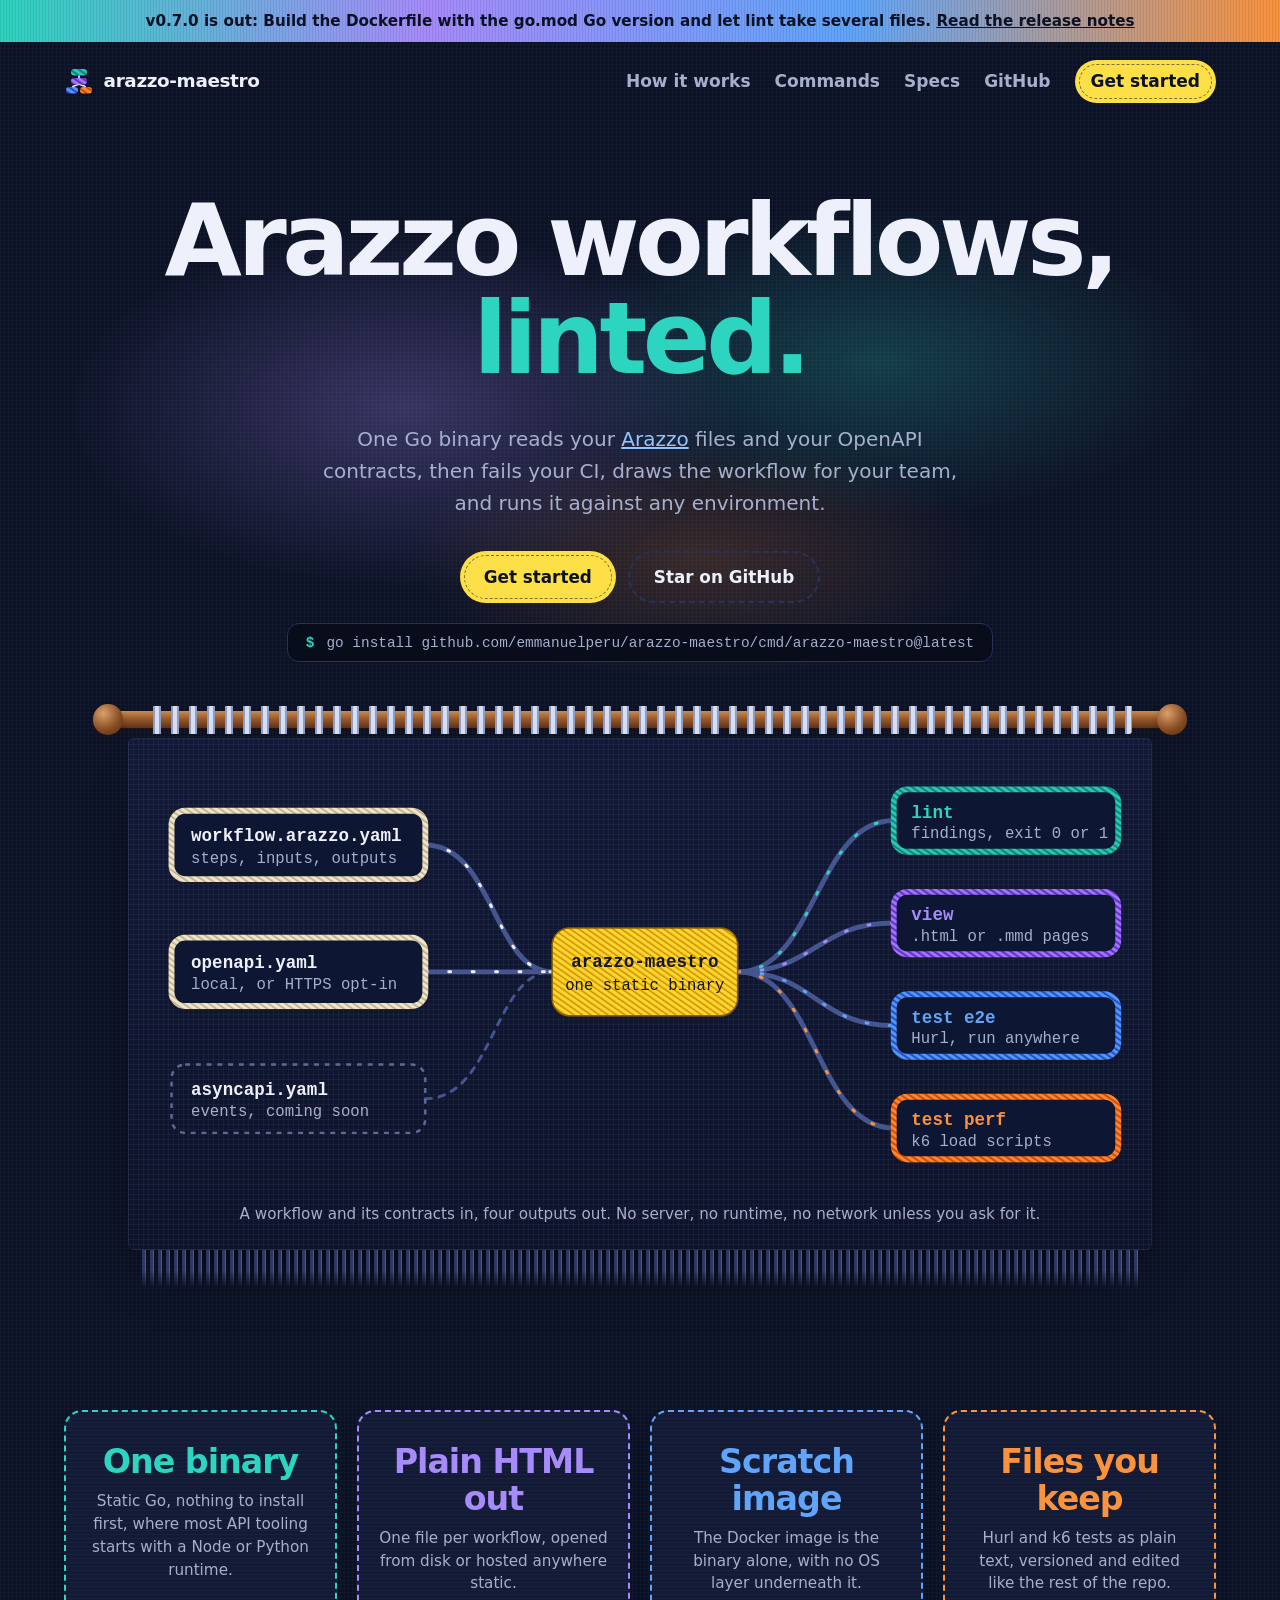
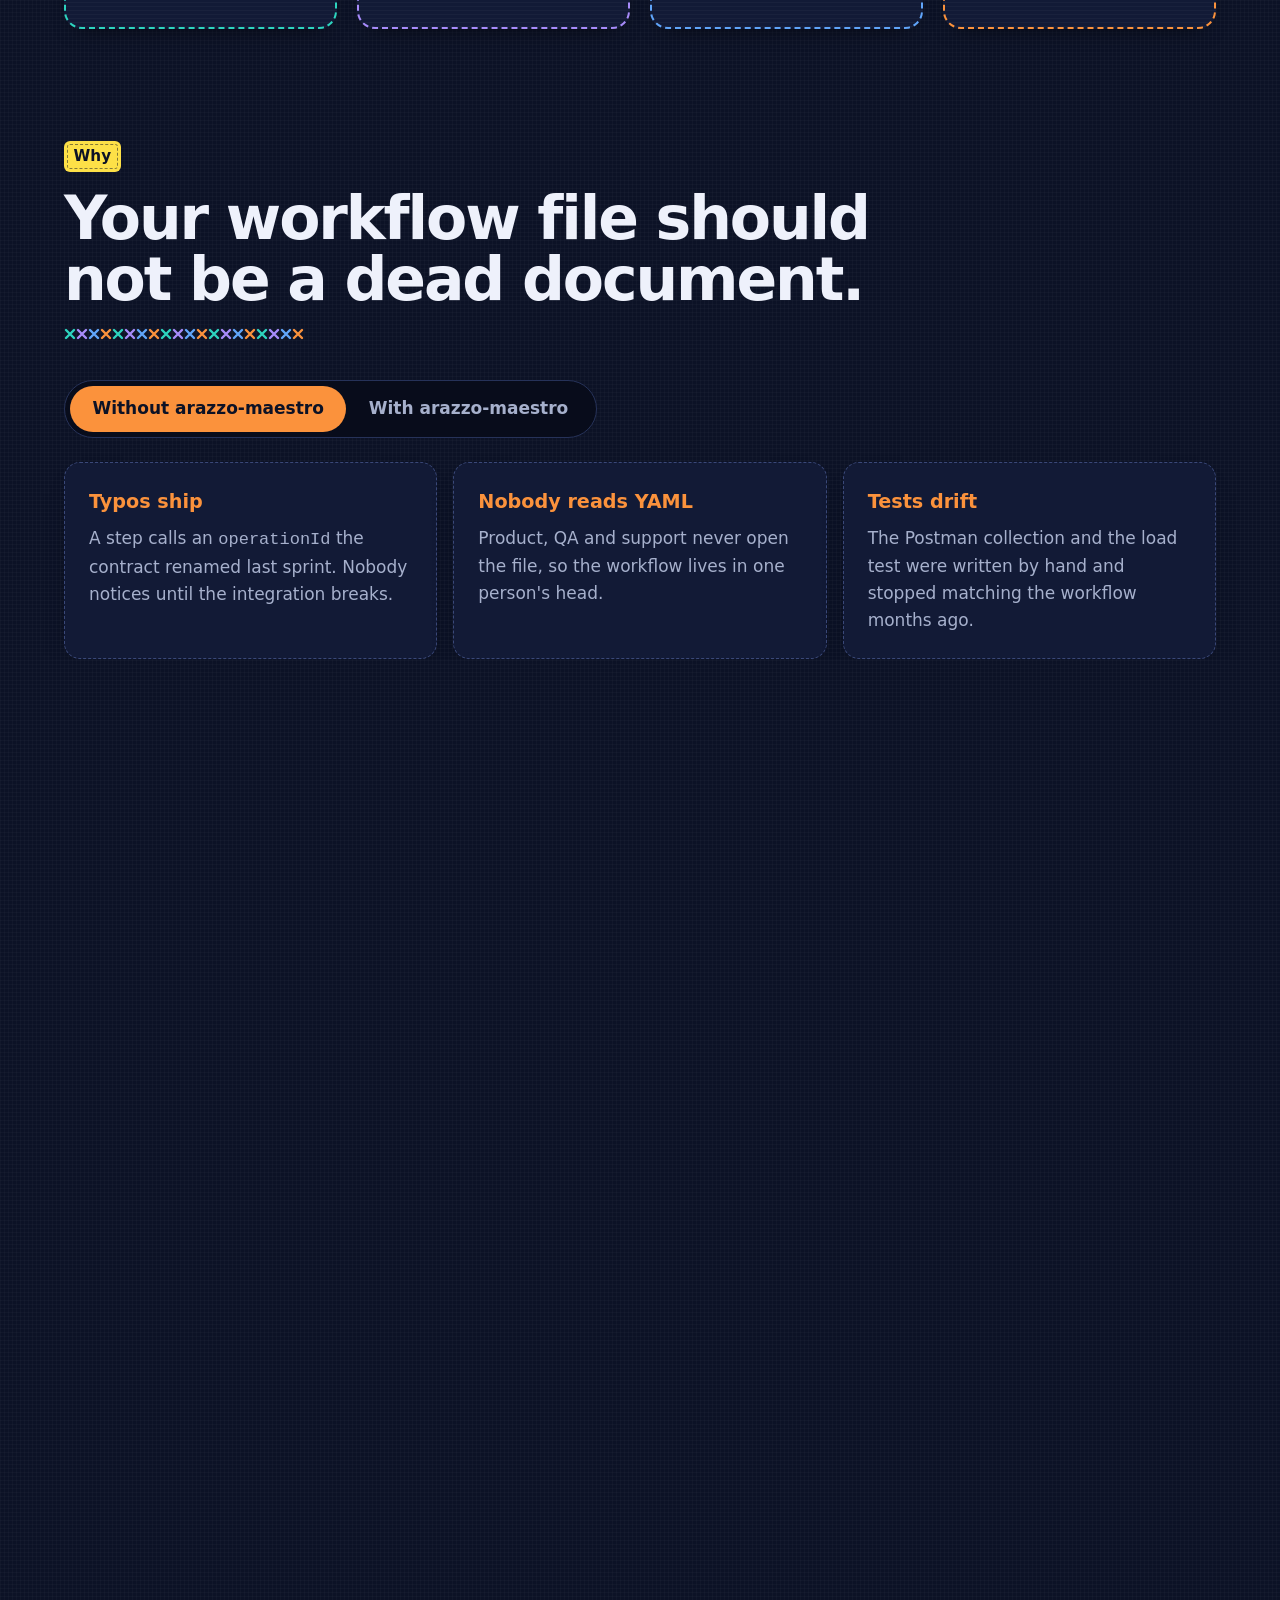
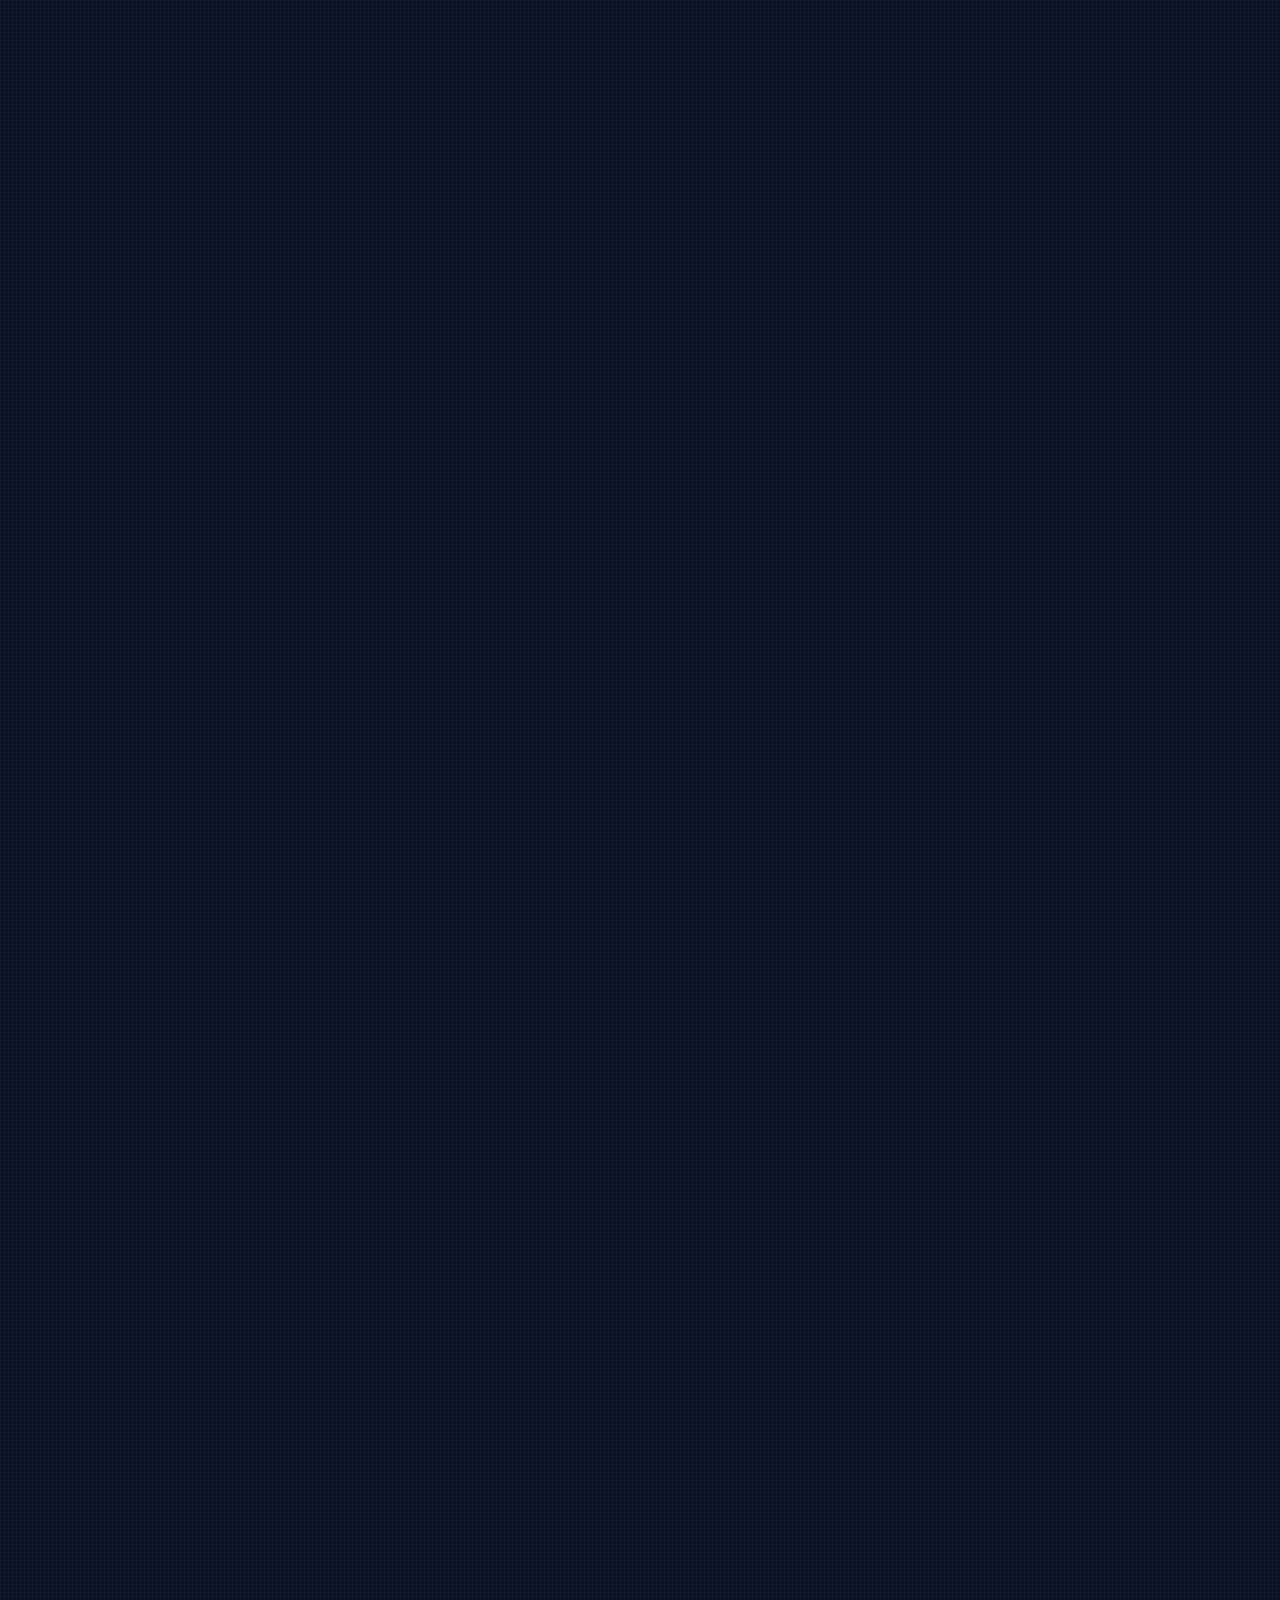
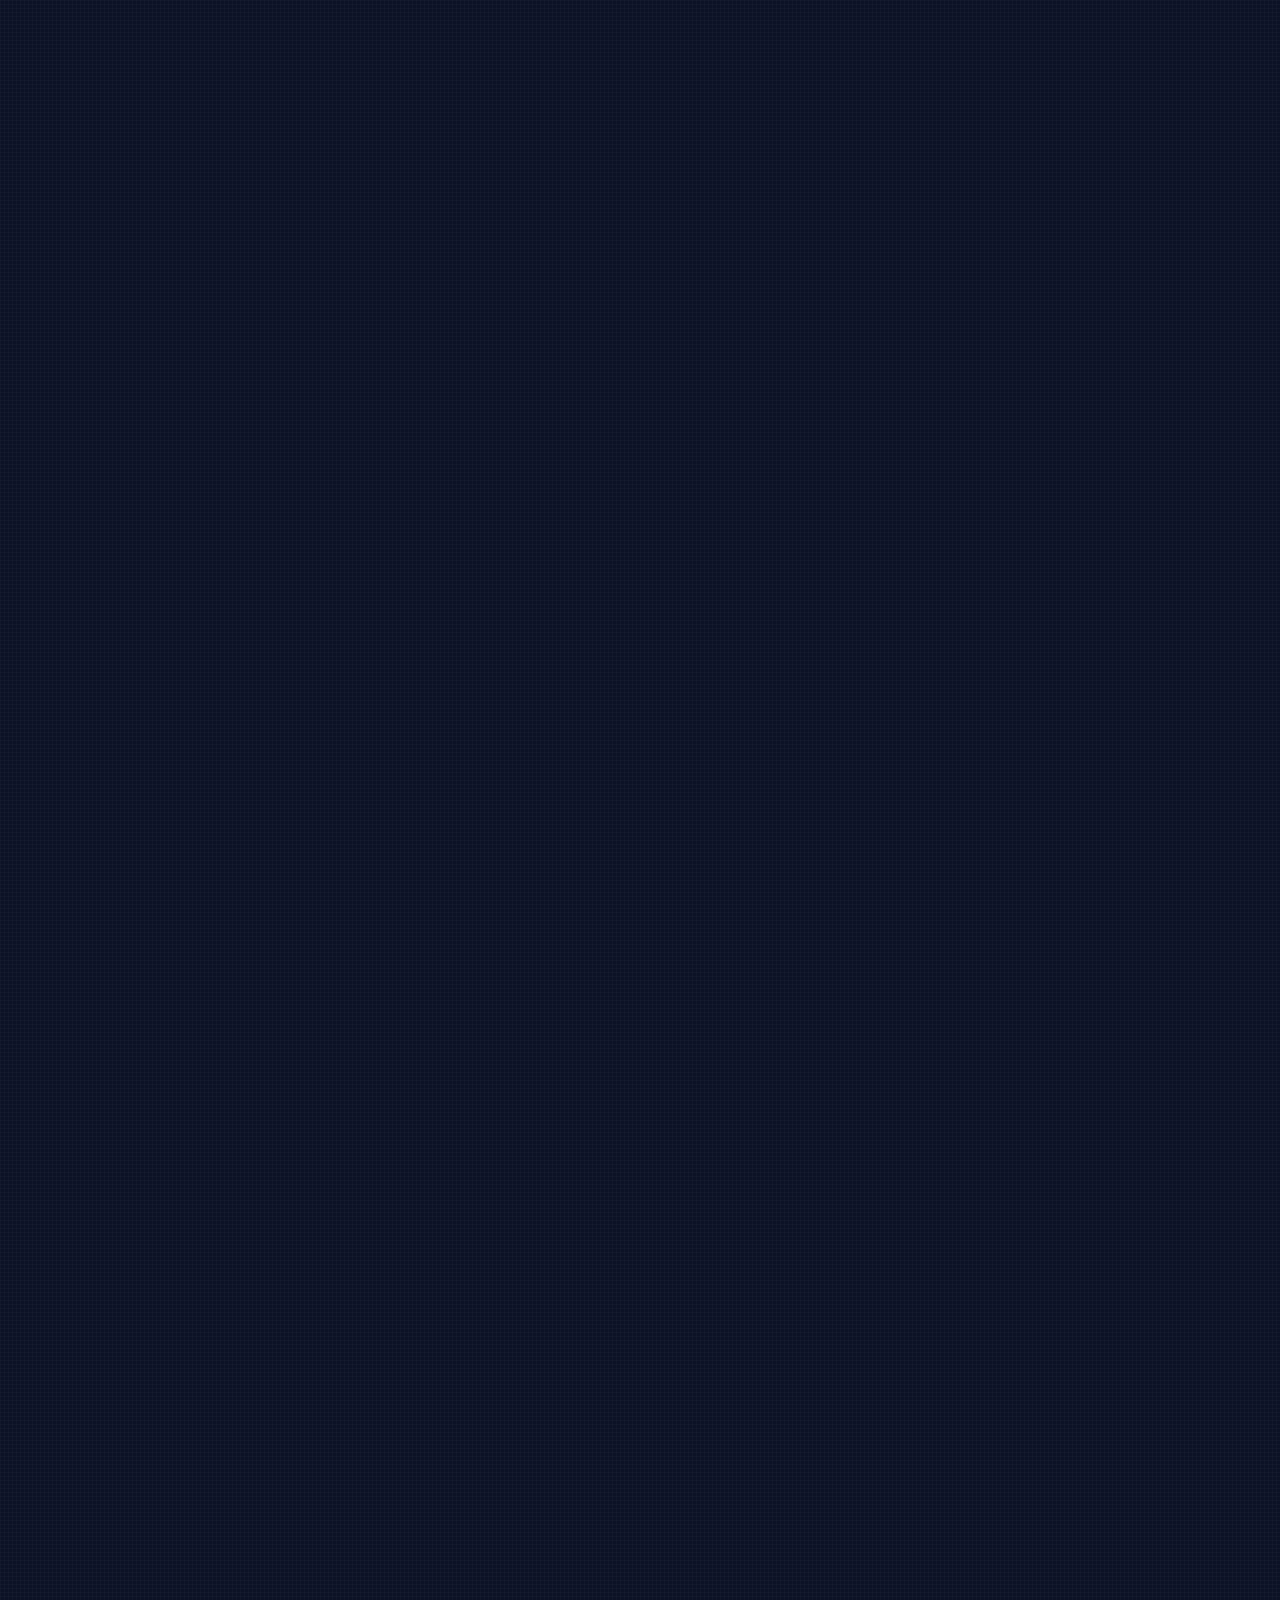
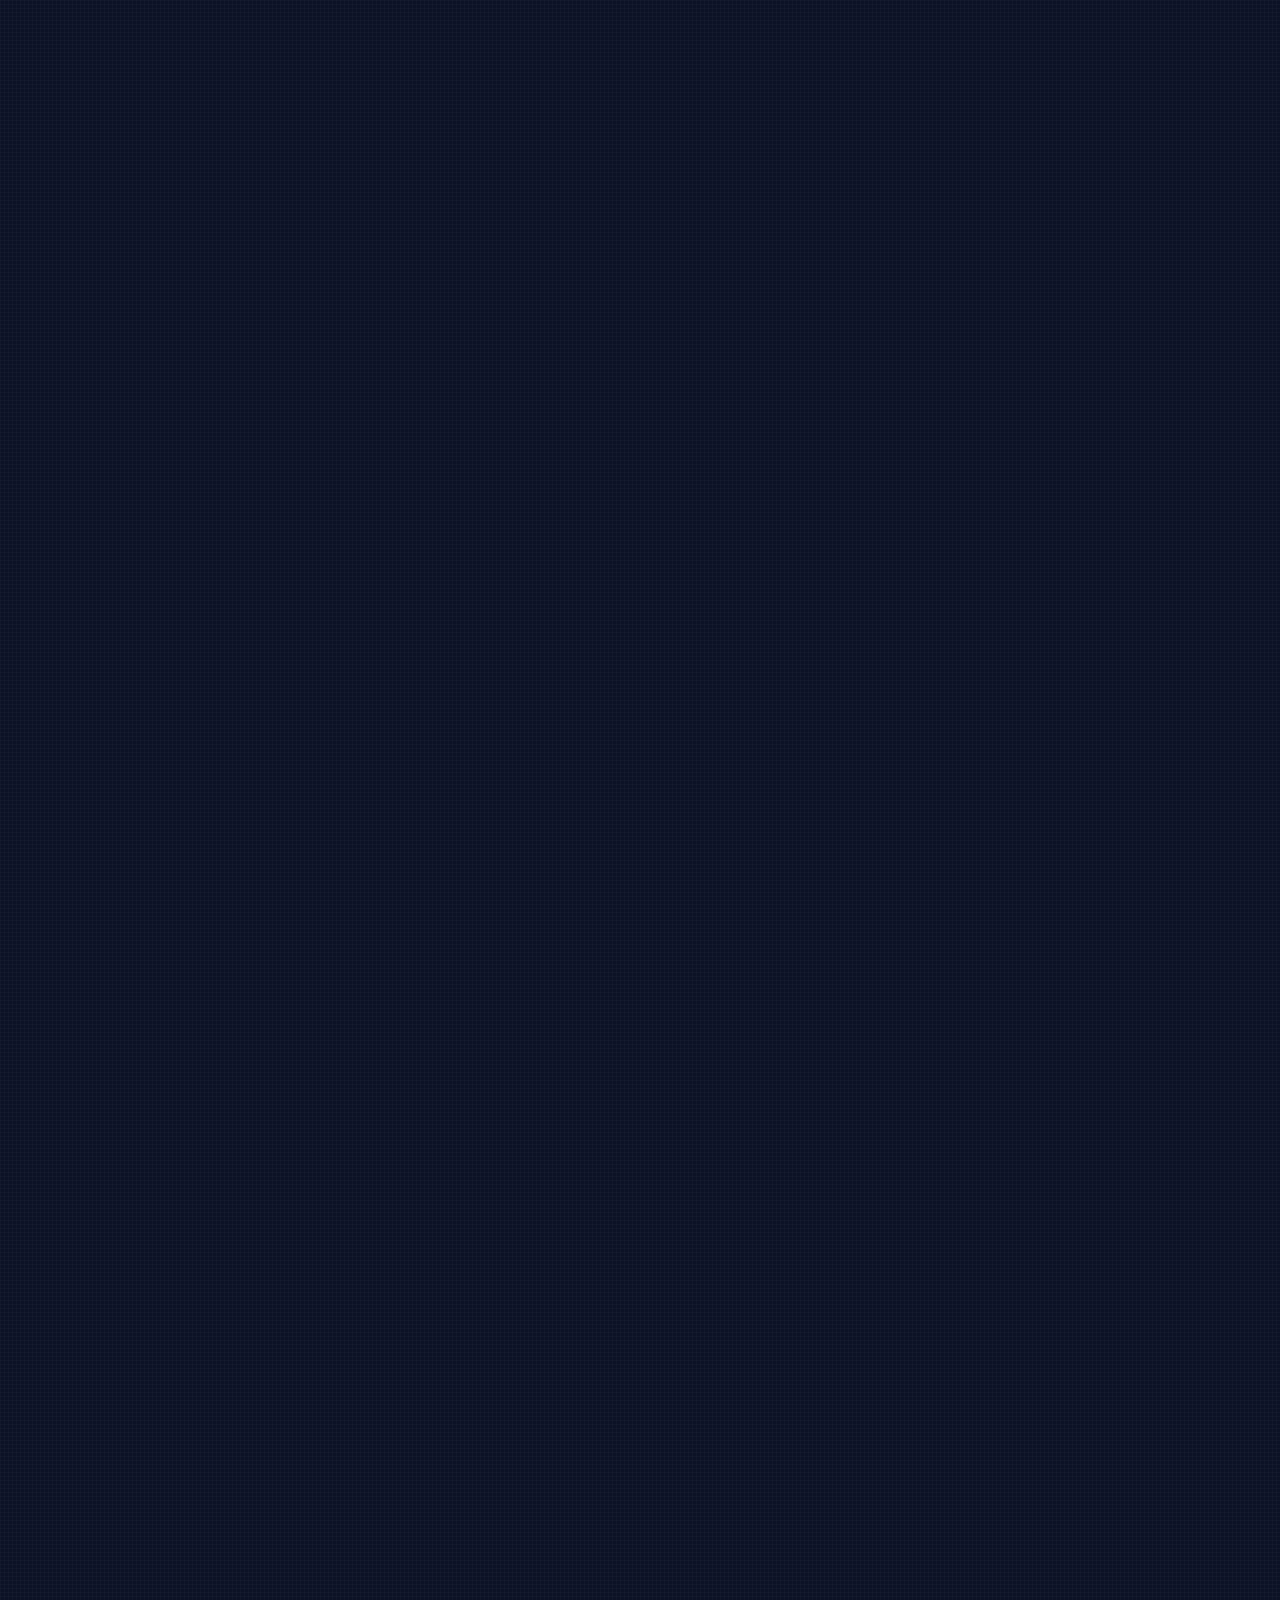
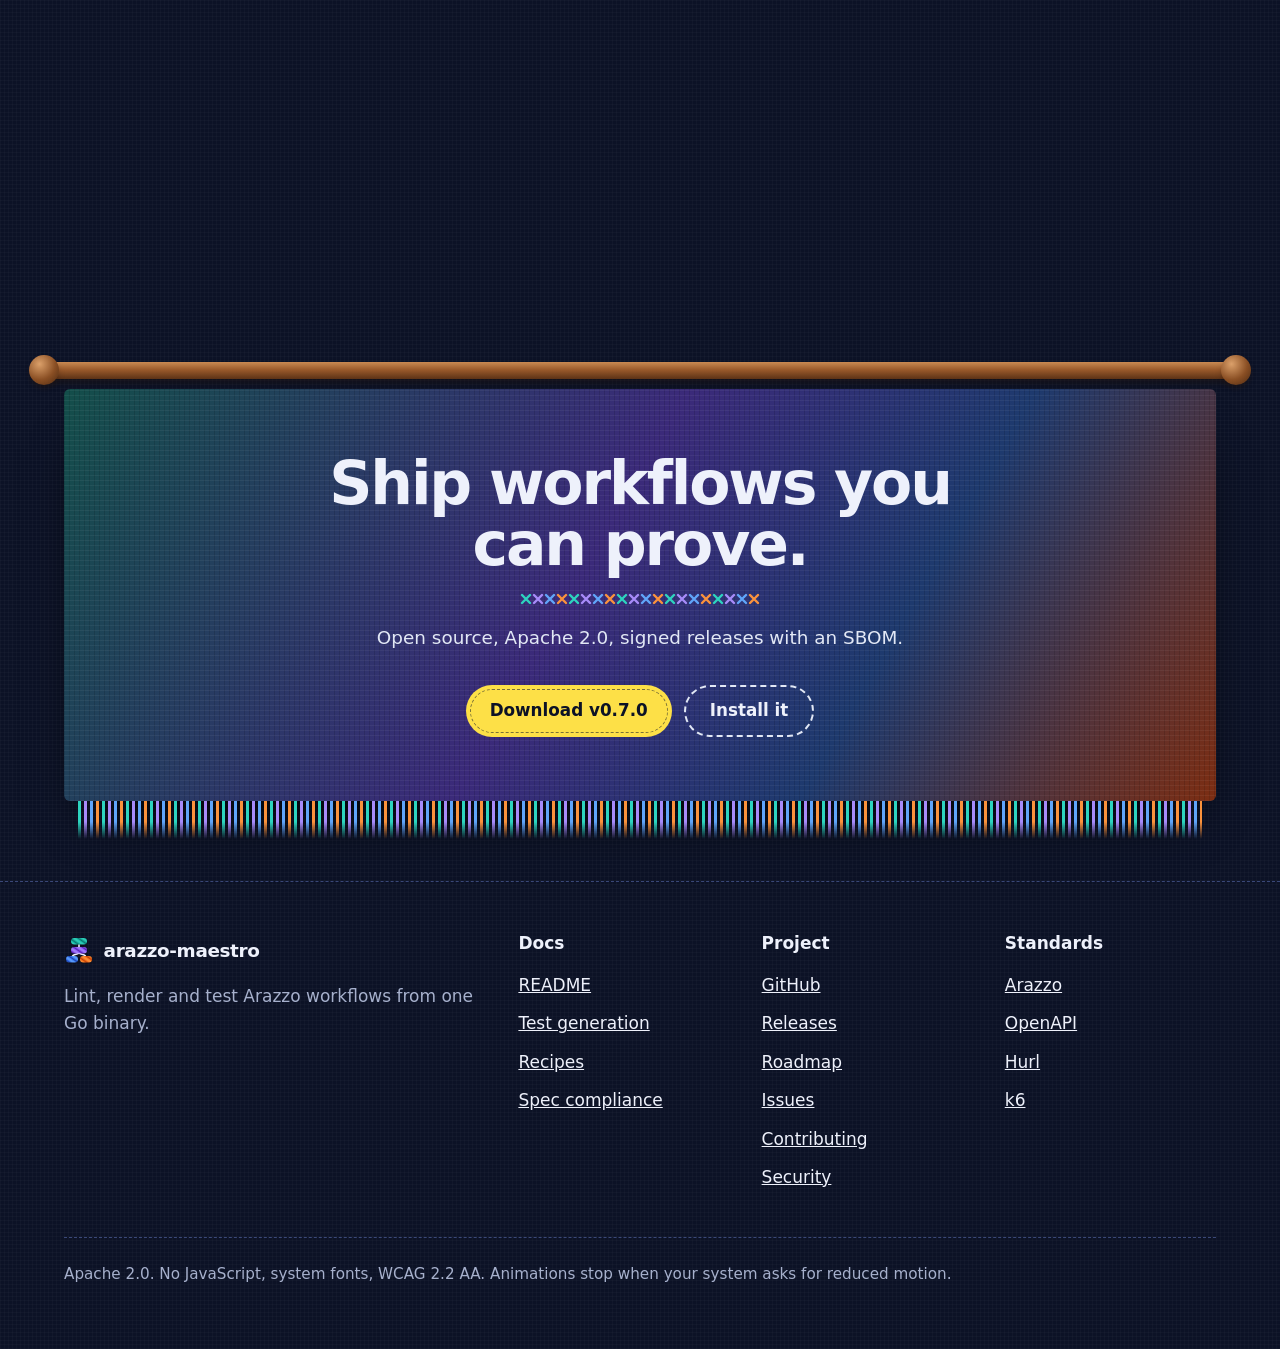
==== commit 01430b1e: "docs(pages): stitch the landing in the banner's tapestry style" ====
--- a/docs/index.html
+++ b/docs/index.html
@@ -1,11 +1,12 @@
 <!doctype html>
 <!--
-  arazzo-maestro, promotional landing page ("Flow").
+  arazzo-maestro, promotional landing page ("Flow, stitched").
   Dark dev-tool landing in the four yarn colours of the project banner
-  (teal lint, violet view, blue e2e, orange perf). The motion explains
-  the product: data flows from the workflow + contract, through the
-  binary, out to the four outputs. CSS only, no JavaScript, system fonts,
-  local assets only; every animation stops under prefers-reduced-motion.
+  (teal lint, violet view, blue e2e, orange perf), with textile accents
+  taken from the banner: a faint weave on the ground, the diagram hung as a
+  tapestry from a wooden rod, nodes satin-stitched in the four yarns,
+  running-stitch borders and cross-stitch rules. CSS only, system fonts,
+  local assets only; motion stops under prefers-reduced-motion.
 -->
 <html lang="en">
 <head>
@@ -44,6 +45,7 @@
     /* announcement strip */
     .strip { background: linear-gradient(90deg, var(--teal), var(--violet), var(--blue), var(--orange)); color: #0c1226; text-align: center; font-weight: 700; font-size: 0.95rem; padding: 0.55rem 1rem; }
     .strip a { color: inherit; }
+    .strip a:focus-visible { outline-color: #0c1226; }
 
     /* top bar */
     .bar { display: flex; flex-wrap: wrap; align-items: center; justify-content: space-between; gap: 0.75rem 1.5rem; padding: 1.1rem 0; }
@@ -66,6 +68,8 @@
     .rotor span { display: block; height: 1.05em; }
     .rotor .r1 { color: var(--teal); } .rotor .r2 { color: var(--violet); } .rotor .r3 { color: var(--blue); } .rotor .r4 { color: var(--orange); }
     .hero .lede { max-width: 41rem; margin: 1.75rem auto 0; color: var(--muted); font-size: 1.25rem; }
+    /* the lede sits on the violet glow, where the default link blue drops under 4.5:1 */
+    .hero .lede a { color: #93c5fd; }
     .cta { display: flex; flex-wrap: wrap; justify-content: center; gap: 0.75rem; margin-top: 2rem; }
     .btn { display: inline-flex; align-items: center; min-height: 52px; padding: 0 1.5rem; border-radius: 999px; font-weight: 800; text-decoration: none; font-size: 1.05rem; }
     .btn-main { background: var(--yellow); color: var(--bg); }
@@ -314,13 +318,26 @@
       @keyframes bar5 { 0%, 71% { transform: scaleX(0); background: var(--yellow); } 80% { transform: scaleX(1); background: var(--yellow); } 81%, 95% { transform: scaleX(1); background: var(--teal); } 97%, 100% { transform: scaleX(0); } }
       @keyframes code5 { 0%, 80% { opacity: 0; } 81%, 95% { opacity: 1; } 97%, 100% { opacity: 0; } }
 
-      /* lint demo: 12 s story, three times. While it plays the editor shows one spelling at a time
-         (the other one collapsed to zero width); when it is over, the resting diff view takes over */
-      .typo { animation: a-typo 12s 3; }
-      .t1 { animation: a-t1 12s 3; } .o1 { animation: a-o1 12s 3; }
-      .typo .bad { animation: a-bad 12s 3; } .typo .good { animation: a-good 12s 3; }
-      .later { animation: a-later 12s 3; } .t2 { animation: a-t2 12s 3; } .o2 { animation: a-o2 12s 3; }
-      .x1 { animation: a-x1 12s 3; } .x0 { animation: a-x0 12s 3; }
+      /* lint demo: 12 s story, three times, started when the figure scrolls into view (same view
+         timeline and style query as the perf board). While it plays the editor shows one spelling at
+         a time (the other one collapsed to zero width); when it is over, the resting diff view takes over */
+      @supports not (animation-timeline: view()) {
+        .typo { animation: a-typo 12s 3; }
+        .t1 { animation: a-t1 12s 3; } .o1 { animation: a-o1 12s 3; }
+        .typo .bad { animation: a-bad 12s 3; } .typo .good { animation: a-good 12s 3; }
+        .later { animation: a-later 12s 3; } .t2 { animation: a-t2 12s 3; } .o2 { animation: a-o2 12s 3; }
+        .x1 { animation: a-x1 12s 3; } .x0 { animation: a-x0 12s 3; }
+      }
+      @supports (animation-timeline: view()) {
+        .demo { container-name: demo; animation: in-view 1s steps(1, end) both; animation-timeline: view(); animation-range: entry 0% entry 4%; }
+        @container demo style(--in: 1) {
+          .typo { animation: a-typo 12s 3; }
+          .t1 { animation: a-t1 12s 3; } .o1 { animation: a-o1 12s 3; }
+          .typo .bad { animation: a-bad 12s 3; } .typo .good { animation: a-good 12s 3; }
+          .later { animation: a-later 12s 3; } .t2 { animation: a-t2 12s 3; } .o2 { animation: a-o2 12s 3; }
+          .x1 { animation: a-x1 12s 3; } .x0 { animation: a-x0 12s 3; }
+        }
+      }
       @keyframes a-typo { 0%, 100% { column-gap: 0; } }
       @keyframes a-t1 { 0% { width: 0; animation-timing-function: steps(36, end); } 10%, 96% { width: 36ch; } 97%, 100% { width: 0; } }
       @keyframes a-o1 { 0%, 12% { opacity: 0; } 13%, 96% { opacity: 1; } 97%, 100% { opacity: 0; } }
@@ -385,10 +402,103 @@
       .flow { padding: 0.75rem; }
     }
   </style>
+  <style>
+    /* ---- textile layer ---- */
+    .defs { position: absolute; width: 0; height: 0; overflow: hidden; }
+    .hero, .closing { content-visibility: visible; }
+    /* the diagram hangs from a rod like a tapestry, fringe below */
+    .flow { position: relative; width: min(64rem, 100% - 3rem); margin: 4.75rem auto 4rem; border: 0; border-radius: 6px; }
+    .rod { position: absolute; z-index: 2; left: -1.25rem; right: -1.25rem; top: -1.7rem; height: 1.05rem; border-radius: 999px;
+      background: linear-gradient(180deg, #c98a52 0%, #9a5a2b 45%, #5c3216 100%); box-shadow: 0 5px 8px -2px rgba(40, 20, 5, 0.45); }
+    .rod::before, .rod::after { content: ""; position: absolute; top: -0.42rem; width: 1.9rem; height: 1.9rem; border-radius: 50%;
+      background: radial-gradient(circle at 35% 30%, #dba06a, #8a4f24 55%, #4a2810 100%); box-shadow: 0 4px 6px -2px rgba(40, 20, 5, 0.5); }
+    .rod::before { left: -0.95rem; } .rod::after { right: -0.95rem; }
+    /* yarn loops wrapped round the rod */
+    .flow::before { content: ""; position: absolute; z-index: 3; left: 1.25rem; right: 1.25rem; top: -2rem; height: 2.5rem; pointer-events: none;
+      background: repeating-linear-gradient(90deg, transparent 0 5px, var(--loop-a) 5px 7px, var(--loop-b) 7px 11px, var(--loop-a) 11px 13px, transparent 13px 18px);
+      border-radius: 0 0 3px 3px; height: 1.75rem; }
+    .flow::after, .closing::after { content: ""; position: absolute; left: 0.9rem; right: 0.9rem; top: 100%; height: 2.4rem; pointer-events: none;
+      background: repeating-linear-gradient(90deg, var(--fringe-a) 0 3px, var(--fringe-b) 3px 4px, transparent 4px 8px);
+      -webkit-mask: linear-gradient(180deg, #000 55%, transparent); mask: linear-gradient(180deg, #000 55%, transparent); }
+    .flow .node { filter: url(#raise); }
+    .flow .rail { stroke-width: 5; stroke-linecap: round; }
+    .flow .core { fill: url(#sat-yellow); stroke: #8a6100; stroke-width: 1.5; filter: url(#raise); }
+    .flow text[text-anchor="middle"] { fill: #10162b; }
+    .flow .core + text + text { fill: #10162b; }
+    .flow rect[stroke="#2dd4bf"] { stroke: url(#sat-teal); }
+    .flow rect[stroke="#a78bfa"] { stroke: url(#sat-violet); }
+    .flow rect[stroke="#60a5fa"] { stroke: url(#sat-blue); }
+    .flow rect[stroke="#fb923c"] { stroke: url(#sat-orange); }
+    .flow .node { stroke-width: 6; }
+    .flow .node.soon { stroke-width: 2.5; stroke-dasharray: 5 6; filter: none; }
+    .flow .k-lint { fill: var(--teal); } .flow .k-view { fill: var(--violet); } .flow .k-e2e { fill: var(--blue); } .flow .k-perf { fill: var(--orange); }
+    .flow figcaption { margin-top: 1.25rem; }
+    /* the logo is stitched in the four yarns */
+    .logo rect:nth-of-type(1) { fill: url(#sat-teal); } .logo rect:nth-of-type(2) { fill: url(#sat-violet); }
+    .logo rect:nth-of-type(3) { fill: url(#sat-blue); } .logo rect:nth-of-type(4) { fill: url(#sat-orange); }
+    .logo svg { filter: drop-shadow(0 1px 1px rgba(20, 10, 0, 0.35)); }
+    /* every section title is underlined by a row of cross stitches */
+    h2::after { content: ""; display: block; width: 240px; max-width: 100%; height: 12px; margin-top: 1.1rem; background: var(--xstitch) repeat-x left center / 48px 12px; }
+    .closing h2::after { margin-left: auto; margin-right: auto; }
+    /* buttons are embroidered patches: a running stitch just inside the edge */
+    .btn-main:not(:focus-visible), .bar nav .pill:not(:focus-visible) { outline: 1.5px dashed rgba(16, 22, 43, 0.55); outline-offset: -5px; }
+    .btn-alt { border-style: dashed; }
+    /* pillars become four patches */
+    .pillars { gap: 1.25rem; border: 0; }
+    .pillars > div:nth-child(n) { border: 2px dashed var(--c); border-radius: 18px; background: var(--patch); box-shadow: 0 10px 22px -14px var(--shadow); }
+    .pillars div:nth-child(1) { --c: var(--teal); } .pillars div:nth-child(2) { --c: var(--violet); }
+    .pillars div:nth-child(3) { --c: var(--blue); } .pillars div:nth-child(4) { --c: var(--orange); }
+    .vs-panel div, .rules li { border: 1.5px dashed var(--stitch); }
+    .sheet div { border-top: 1.5px dashed var(--stitch); }
+    .rules li > code:last-child { border-top: 1.5px dashed var(--stitch); }
+    footer, .legal { border-top: 1.5px dashed var(--stitch); }
+    .plate { border-style: dashed; }
+    .closing { position: relative; margin-top: 9rem; margin-bottom: 3rem; border-radius: 6px; }
+    @media (max-width: 960px) {
+      .flow { margin-left: auto; margin-right: auto; width: calc(100% - 2.5rem); }
+      .rod { left: -0.6rem; right: -0.6rem; }
+      .rod::before { left: -0.4rem; } .rod::after { right: -0.4rem; }
+    }
+    @media (max-width: 760px) {
+      .pillars { gap: 0.9rem; }
+      .pillars > div:nth-child(n) { padding: 1.4rem 0.9rem; }
+      .closing .rod { left: -0.25rem; right: -0.25rem; }
+    }
+  </style>
+
+  <style>
+    :root { --stitch: #3a4878; --patch: #121a36; --shadow: rgba(0, 0, 0, 0.75);
+      --loop-a: #8f9bbf; --loop-b: #d7deef; --fringe-a: #2b3765; --fringe-b: #4a5a94; --xstitch: url("data:image/svg+xml,<svg xmlns='http://www.w3.org/2000/svg' width='48' height='12' fill='none' stroke-width='2.4' stroke-linecap='round'><path d='M2 2l8 8M10 2l-8 8' stroke='%232dd4bf'/><path d='M14 2l8 8M22 2l-8 8' stroke='%23a78bfa'/><path d='M26 2l8 8M34 2l-8 8' stroke='%2360a5fa'/><path d='M38 2l8 8M46 2l-8 8' stroke='%23fb923c'/></svg>"); }
+    body { background-image: repeating-linear-gradient(0deg, rgba(255, 255, 255, 0.022) 0 1px, transparent 1px 4px),
+      repeating-linear-gradient(90deg, rgba(255, 255, 255, 0.022) 0 1px, transparent 1px 4px); }
+    html { scrollbar-color: var(--stitch) var(--bg); accent-color: var(--teal); }
+    ::selection { background: var(--yellow); color: #10162b; }
+    /* the announcement ribbon is woven: thin dark warp threads over the four colours */
+    .strip { background: repeating-linear-gradient(90deg, rgba(12, 18, 38, 0.1) 0 1px, transparent 1px 3px),
+      linear-gradient(90deg, var(--teal), var(--violet), var(--blue), var(--orange)); }
+    .kicker:not(:focus-visible) { outline: 1.5px dashed rgba(12, 18, 38, 0.5); outline-offset: -4px; }
+    .flow { background-color: #111938;
+      background-image: repeating-linear-gradient(0deg, rgba(255, 255, 255, 0.04) 0 1px, transparent 1px 5px),
+        repeating-linear-gradient(90deg, rgba(255, 255, 255, 0.04) 0 1px, transparent 1px 5px),
+        linear-gradient(180deg, transparent, rgba(0, 0, 0, 0.25));
+      box-shadow: 0 34px 50px -26px #000, inset 0 0 0 1px rgba(255, 255, 255, 0.06); }
+    .flow .node { fill: #0f1630; stroke: url(#sat-cream); }
+    .flow .node.soon { stroke: #5d6a99; }
+    .flow .rail { stroke: #45558f; }
+    .flow .rail.soon { stroke: #45558f; stroke-width: 3; }
+    .vs-panel div, .rules li { box-shadow: 0 14px 26px -18px var(--shadow); }
+    .pillars > div:nth-child(n) { background-image: repeating-linear-gradient(0deg, rgba(255, 255, 255, 0.03) 0 1px, transparent 1px 4px); }
+    .closing { background-image: repeating-linear-gradient(0deg, rgba(255, 255, 255, 0.05) 0 1px, transparent 1px 5px),
+      repeating-linear-gradient(90deg, rgba(0, 0, 0, 0.12) 0 1px, transparent 1px 5px),
+      linear-gradient(120deg, #134e4a, #3b2a7a 45%, #1e3a6e 70%, #7c2d12); box-shadow: 0 34px 50px -26px #000; }
+    .closing::after { background: repeating-linear-gradient(90deg, #2dd4bf 0 3px, transparent 3px 6px, #a78bfa 6px 9px, transparent 9px 12px, #60a5fa 12px 15px, transparent 15px 18px, #fb923c 18px 21px, transparent 21px 24px); }
+    :is(.band pre, .board, .pane, .term):not(:focus-visible) { outline: 1.5px dashed rgba(166, 176, 204, 0.18); outline-offset: -7px; }
+  </style>
 </head>
 <body>
   <a class="skip-link" href="#main">Skip to main content</a>
-  <div class="strip"><span class="rel">v0.7.0 is out: Build the Dockerfile with the go.mod Go version and let lint take several files.</span> <a href="https://github.com/emmanuelperu/arazzo-maestro/releases/tag/v0.7.0">Read the release notes</a></div>
+  <svg class="defs" width="0" height="0" aria-hidden="true" focusable="false"><defs><pattern id="sat-teal" width="5" height="5" patternUnits="userSpaceOnUse" patternTransform="rotate(-55)"><rect width="5" height="5" fill="#14b8a6"/><rect width="1.3" height="5" fill="#0f766e"/><rect x="2.6" width="0.9" height="5" fill="#5eead4" opacity="0.75"/></pattern><pattern id="sat-violet" width="5" height="5" patternUnits="userSpaceOnUse" patternTransform="rotate(-55)"><rect width="5" height="5" fill="#8b5cf6"/><rect width="1.3" height="5" fill="#5b21b6"/><rect x="2.6" width="0.9" height="5" fill="#c4b5fd" opacity="0.75"/></pattern><pattern id="sat-blue" width="5" height="5" patternUnits="userSpaceOnUse" patternTransform="rotate(-55)"><rect width="5" height="5" fill="#3b82f6"/><rect width="1.3" height="5" fill="#1e40af"/><rect x="2.6" width="0.9" height="5" fill="#93c5fd" opacity="0.75"/></pattern><pattern id="sat-orange" width="5" height="5" patternUnits="userSpaceOnUse" patternTransform="rotate(-55)"><rect width="5" height="5" fill="#f97316"/><rect width="1.3" height="5" fill="#c2410c"/><rect x="2.6" width="0.9" height="5" fill="#fdba74" opacity="0.75"/></pattern><pattern id="sat-yellow" width="5" height="5" patternUnits="userSpaceOnUse" patternTransform="rotate(-55)"><rect width="5" height="5" fill="#facc15"/><rect width="1.3" height="5" fill="#ca8a04"/><rect x="2.6" width="0.9" height="5" fill="#fef08a" opacity="0.75"/></pattern><pattern id="sat-ink" width="5" height="5" patternUnits="userSpaceOnUse" patternTransform="rotate(-55)"><rect width="5" height="5" fill="#2a3352"/><rect width="1.3" height="5" fill="#141a30"/><rect x="2.6" width="0.9" height="5" fill="#5b6690" opacity="0.75"/></pattern><pattern id="sat-cream" width="5" height="5" patternUnits="userSpaceOnUse" patternTransform="rotate(-55)"><rect width="5" height="5" fill="#e8dcc0"/><rect width="1.3" height="5" fill="#b8a67c"/><rect x="2.6" width="0.9" height="5" fill="#fff8e6" opacity="0.75"/></pattern><filter id="raise" x="-10%" y="-20%" width="120%" height="150%"><feDropShadow dx="0" dy="1.6" stdDeviation="1.3" flood-color="#2a1a05" flood-opacity="0.35"/></filter></defs></svg>
+  <aside class="strip" aria-label="Latest release"><span class="rel">v0.7.0 is out: Build the Dockerfile with the go.mod Go version and let lint take several files.</span> <a href="https://github.com/emmanuelperu/arazzo-maestro/releases/tag/v0.7.0">Read the release notes</a></aside>
   <div class="wrap">
     <header class="bar">
       <a class="logo" href="./">
@@ -426,6 +536,7 @@
       <div class="install" role="group" aria-label="Install command"><b>$</b>go install github.com/<wbr>emmanuelperu/<wbr>arazzo-maestro/<wbr>cmd/<wbr>arazzo-maestro@latest</div>
 
       <figure class="flow" id="how">
+        <div class="rod" aria-hidden="true"></div>
         <div class="flow-scroll" tabindex="0" role="region" aria-label="How arazzo-maestro works, scrollable diagram">
           <svg class="wide" viewBox="0 0 1000 430" role="img" aria-labelledby="flow-title flow-desc">
             <title id="flow-title">How arazzo-maestro works</title>
@@ -457,13 +568,13 @@
             <text class="t" x="505" y="210" text-anchor="middle">arazzo-maestro</text><text class="s" x="505" y="234" text-anchor="middle">one static binary</text>
             <!-- outputs -->
             <rect class="node" x="760" y="28" width="230" height="64" rx="14" stroke="#2dd4bf"/>
-            <text class="t" x="778" y="57" style="fill:#2dd4bf">lint</text><text class="s" x="778" y="78">findings, exit 0 or 1</text>
+            <text class="t k-lint" x="778" y="57">lint</text><text class="s" x="778" y="78">findings, exit 0 or 1</text>
             <rect class="node" x="760" y="133" width="230" height="64" rx="14" stroke="#a78bfa"/>
-            <text class="t" x="778" y="162" style="fill:#a78bfa">view</text><text class="s" x="778" y="183">.html or .mmd pages</text>
+            <text class="t k-view" x="778" y="162">view</text><text class="s" x="778" y="183">.html or .mmd pages</text>
             <rect class="node" x="760" y="238" width="230" height="64" rx="14" stroke="#60a5fa"/>
-            <text class="t" x="778" y="267" style="fill:#60a5fa">test e2e</text><text class="s" x="778" y="288">Hurl, run anywhere</text>
+            <text class="t k-e2e" x="778" y="267">test e2e</text><text class="s" x="778" y="288">Hurl, run anywhere</text>
             <rect class="node" x="760" y="343" width="230" height="64" rx="14" stroke="#fb923c"/>
-            <text class="t" x="778" y="372" style="fill:#fb923c">test perf</text><text class="s" x="778" y="393">k6 load scripts</text>
+            <text class="t k-perf" x="778" y="372">test perf</text><text class="s" x="778" y="393">k6 load scripts</text>
           </svg>
         </div>
         <svg class="tall" viewBox="0 0 260 572" role="img" aria-labelledby="flow-title-tall flow-desc-tall">
@@ -497,13 +608,13 @@
           <text class="t" x="130" y="252" text-anchor="middle">arazzo-maestro</text><text class="s" x="130" y="274" text-anchor="middle">one static binary</text>
           <!-- outputs -->
           <rect class="node" x="18" y="326" width="232" height="50" rx="12" stroke="#2dd4bf"/>
-          <text class="t" x="30" y="347" style="fill:#2dd4bf">lint</text><text class="s" x="30" y="366">findings, exit 0 or 1</text>
+          <text class="t k-lint" x="30" y="347">lint</text><text class="s" x="30" y="366">findings, exit 0 or 1</text>
           <rect class="node" x="18" y="388" width="232" height="50" rx="12" stroke="#a78bfa"/>
-          <text class="t" x="30" y="409" style="fill:#a78bfa">view</text><text class="s" x="30" y="428">.html or .mmd pages</text>
+          <text class="t k-view" x="30" y="409">view</text><text class="s" x="30" y="428">.html or .mmd pages</text>
           <rect class="node" x="18" y="450" width="232" height="50" rx="12" stroke="#60a5fa"/>
-          <text class="t" x="30" y="471" style="fill:#60a5fa">test e2e</text><text class="s" x="30" y="490">Hurl, run anywhere</text>
+          <text class="t k-e2e" x="30" y="471">test e2e</text><text class="s" x="30" y="490">Hurl, run anywhere</text>
           <rect class="node" x="18" y="512" width="232" height="50" rx="12" stroke="#fb923c"/>
-          <text class="t" x="30" y="533" style="fill:#fb923c">test perf</text><text class="s" x="30" y="552">k6 load scripts</text>
+          <text class="t k-perf" x="30" y="533">test perf</text><text class="s" x="30" y="552">k6 load scripts</text>
         </svg>
         <figcaption>A workflow and its contracts in, four outputs out. No server, no runtime, no network unless you ask for it.</figcaption>
       </figure>
@@ -770,6 +881,7 @@
 
     <div class="wrap" id="get">
       <section class="closing" aria-labelledby="closing-title">
+        <div class="rod" aria-hidden="true"></div>
         <h2 id="closing-title">Ship workflows you can prove.</h2>
         <p>Open source, Apache 2.0, signed releases with an SBOM.</p>
         <div class="cta">
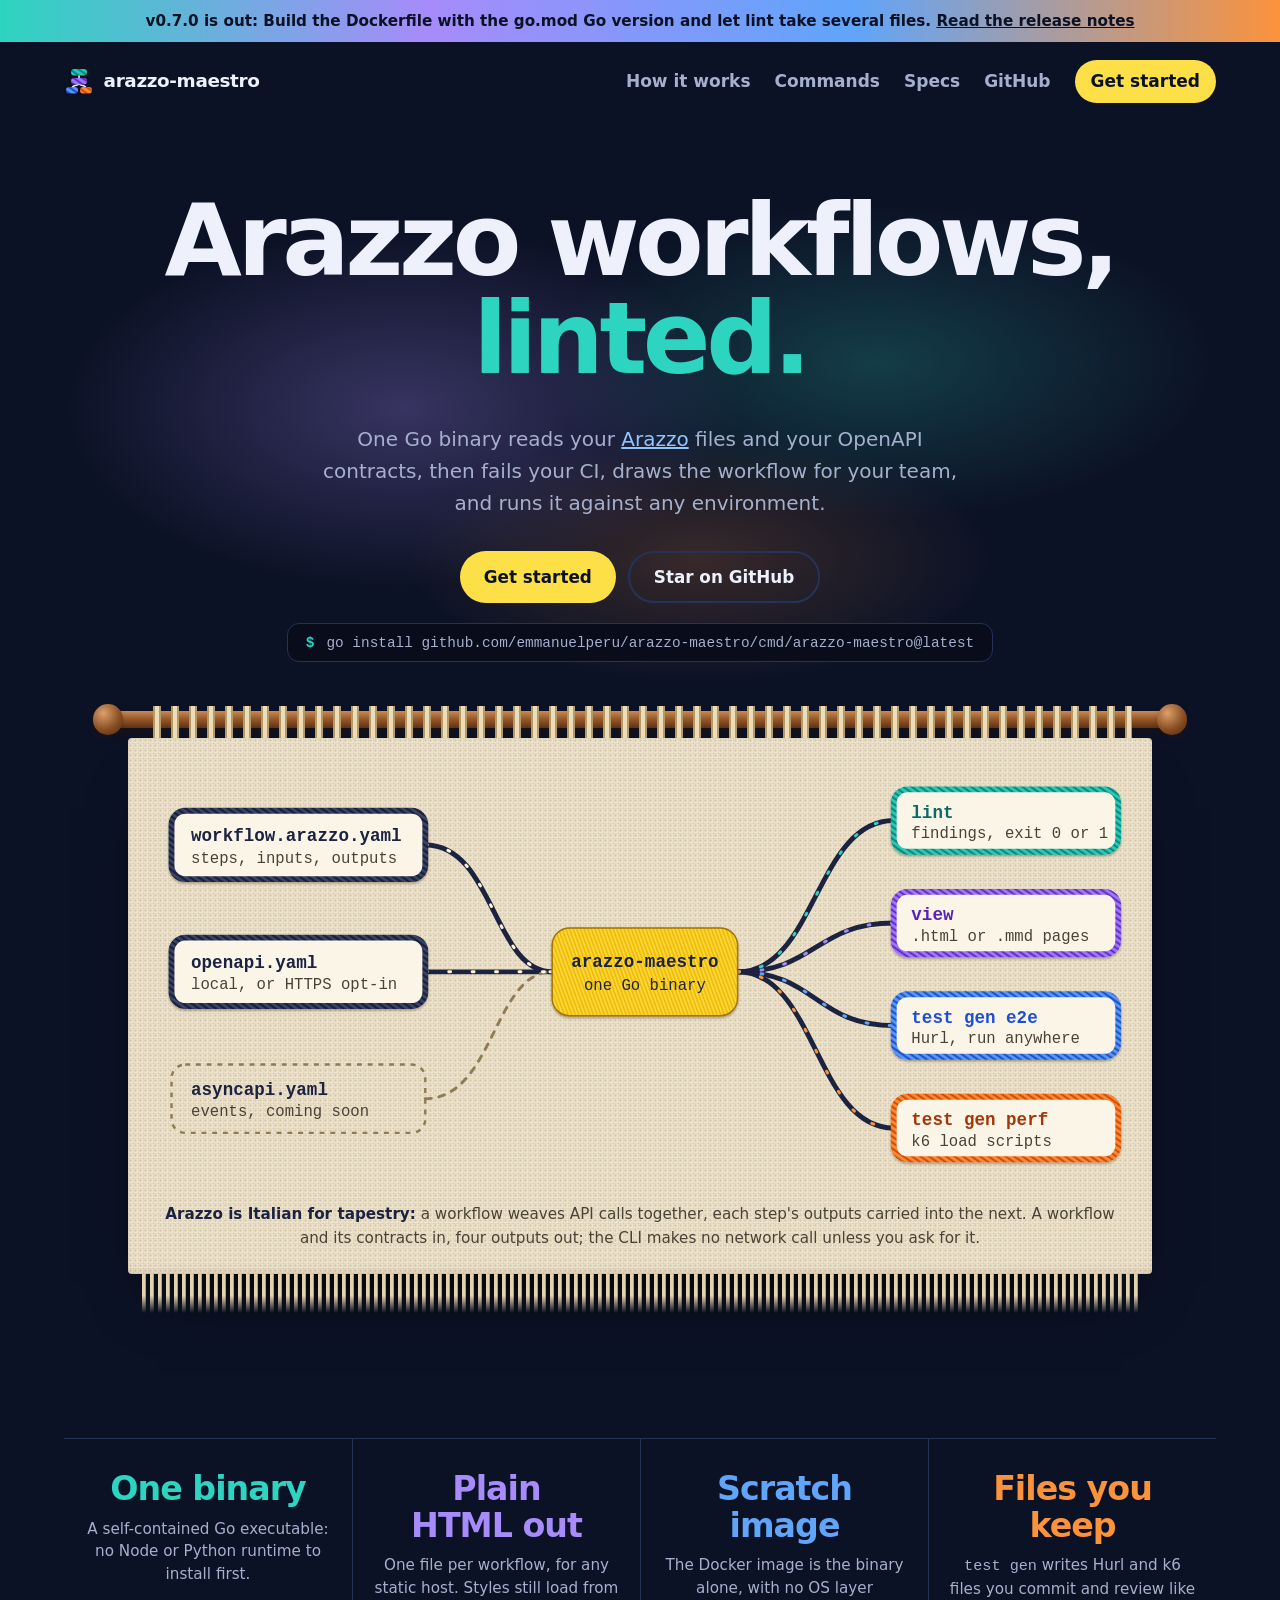
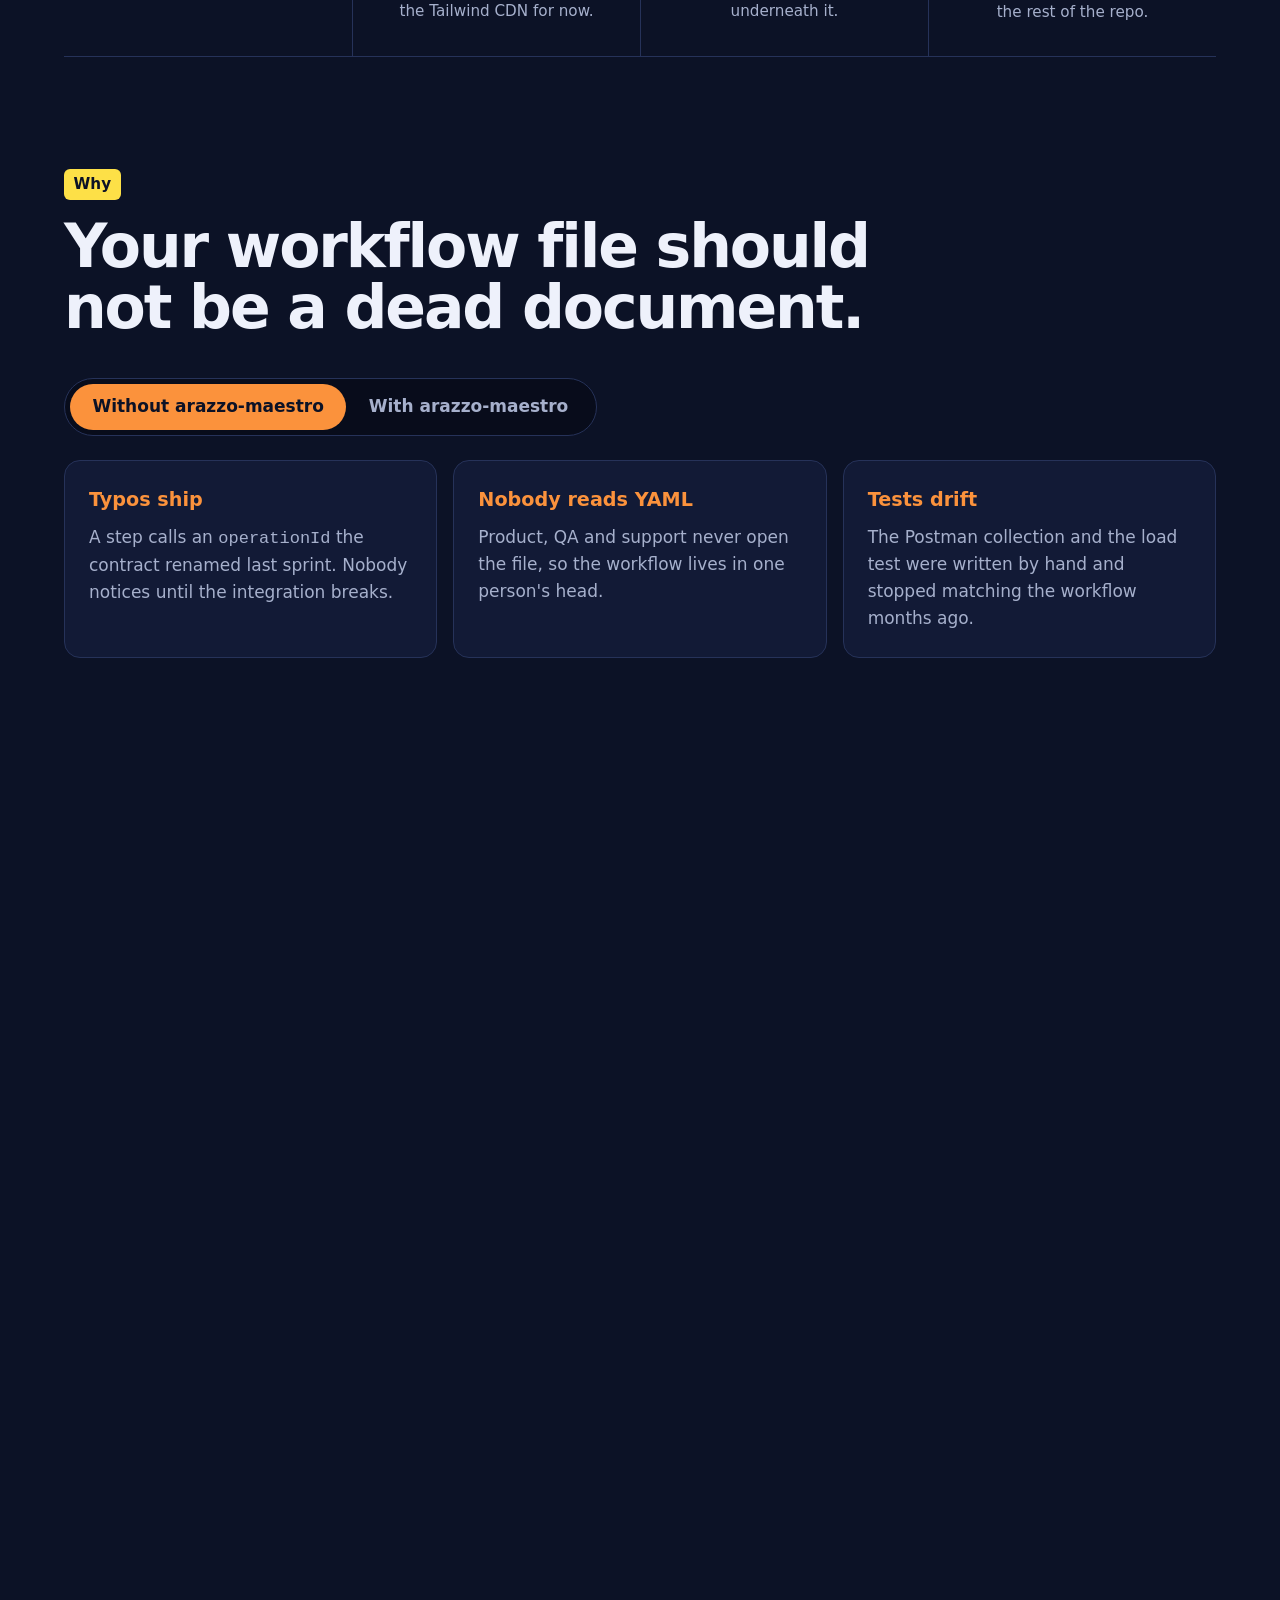
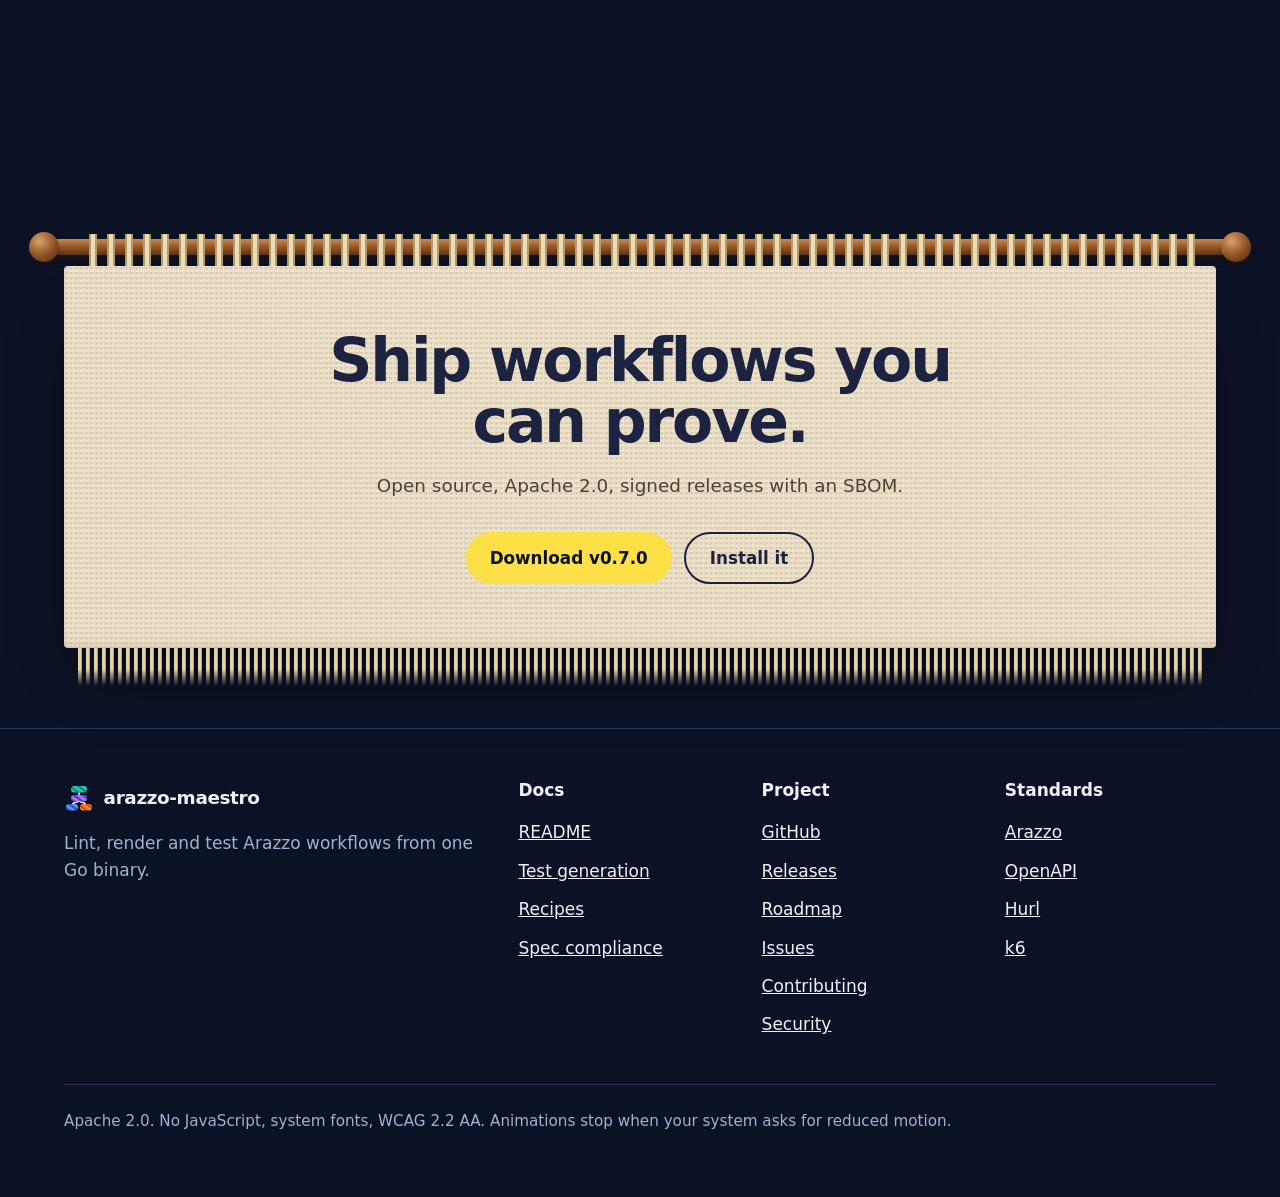
==== commit d33f8012: "docs(pages): hang the landing as cream tapestries and fix the claims the code does not back" ====
--- a/docs/index.html
+++ b/docs/index.html
@@ -1,12 +1,13 @@
 <!doctype html>
 <!--
-  arazzo-maestro, promotional landing page ("Flow, stitched").
+  arazzo-maestro, promotional landing page ("Tapestry").
   Dark dev-tool landing in the four yarn colours of the project banner
-  (teal lint, violet view, blue e2e, orange perf), with textile accents
-  taken from the banner: a faint weave on the ground, the diagram hung as a
-  tapestry from a wooden rod, nodes satin-stitched in the four yarns,
-  running-stitch borders and cross-stitch rules. CSS only, system fonts,
-  local assets only; motion stops under prefers-reduced-motion.
+  (teal lint, violet view, blue e2e, orange perf). Two cream linen
+  tapestries hang in it, like the banner: the "How it works" diagram and
+  the closing banner, each on a wooden rod with yarn loops and a fringe.
+  Arazzo is Italian for tapestry: steps are the threads. CSS only, no
+  JavaScript, system fonts, local assets only; every animation stops
+  under prefers-reduced-motion.
 -->
 <html lang="en">
 <head>
@@ -403,101 +404,76 @@
     }
   </style>
   <style>
-    /* ---- textile layer ---- */
+    /* ---- tapestry ----
+       Two cream linen tapestries hang in the dark page, as on the project banner: the diagram and
+       the closing banner. Dashed lines keep one meaning, not shipped yet (the AsyncAPI input). */
+    :root { --linen: #efe5cf; --ink: #1b2340; --ink-2: #4a4234;
+      --t-teal: #0b6b62; --t-violet: #5b21b6; --t-blue: #1d4ed8; --t-orange: #a3360a; }
     .defs { position: absolute; width: 0; height: 0; overflow: hidden; }
+    html { scrollbar-color: var(--line) var(--bg); accent-color: var(--teal); }
+    ::selection { background: var(--yellow); color: #10162b; }
     .hero, .closing { content-visibility: visible; }
-    /* the diagram hangs from a rod like a tapestry, fringe below */
-    .flow { position: relative; width: min(64rem, 100% - 3rem); margin: 4.75rem auto 4rem; border: 0; border-radius: 6px; }
+    /* .hero sits on the .wrap element and its padding shorthand dropped the side gutters */
+    .hero.wrap { padding-left: 1rem; padding-right: 1rem; }
+    .pillars b { text-wrap: balance; }
+    .flow, .closing { position: relative; border: 0; border-radius: 4px; color: var(--ink);
+      background-color: var(--linen);
+      background-image: radial-gradient(circle at 2.5px 2.5px, rgba(90, 62, 20, 0.16) 0.9px, transparent 1.5px),
+        repeating-linear-gradient(0deg, rgba(122, 92, 40, 0.09) 0 1px, transparent 1px 5px),
+        repeating-linear-gradient(90deg, rgba(122, 92, 40, 0.09) 0 1px, transparent 1px 5px);
+      background-size: 5px 5px, auto, auto;
+      box-shadow: 0 40px 60px -30px #000, inset 0 -6px 12px -8px rgba(90, 62, 20, 0.35); }
+    .flow { width: min(64rem, 100% - 3rem); margin: 4.75rem auto 4.25rem; }
+    .closing { margin-top: 9rem; margin-bottom: 3rem; }
+    .flow :focus-visible, .closing :focus-visible, .flow-scroll:focus-visible { outline-color: var(--ink); }
+    /* wooden rod, yarn loops wrapped round it, fringe below */
     .rod { position: absolute; z-index: 2; left: -1.25rem; right: -1.25rem; top: -1.7rem; height: 1.05rem; border-radius: 999px;
       background: linear-gradient(180deg, #c98a52 0%, #9a5a2b 45%, #5c3216 100%); box-shadow: 0 5px 8px -2px rgba(40, 20, 5, 0.45); }
     .rod::before, .rod::after { content: ""; position: absolute; top: -0.42rem; width: 1.9rem; height: 1.9rem; border-radius: 50%;
       background: radial-gradient(circle at 35% 30%, #dba06a, #8a4f24 55%, #4a2810 100%); box-shadow: 0 4px 6px -2px rgba(40, 20, 5, 0.5); }
     .rod::before { left: -0.95rem; } .rod::after { right: -0.95rem; }
-    /* yarn loops wrapped round the rod */
-    .flow::before { content: ""; position: absolute; z-index: 3; left: 1.25rem; right: 1.25rem; top: -2rem; height: 2.5rem; pointer-events: none;
-      background: repeating-linear-gradient(90deg, transparent 0 5px, var(--loop-a) 5px 7px, var(--loop-b) 7px 11px, var(--loop-a) 11px 13px, transparent 13px 18px);
-      border-radius: 0 0 3px 3px; height: 1.75rem; }
+    .flow::before, .closing::before { content: ""; position: absolute; z-index: 3; left: 1.25rem; right: 1.25rem; top: -2rem; height: 2rem; pointer-events: none;
+      background: repeating-linear-gradient(90deg, transparent 0 5px, #b39a68 5px 7px, #ecdcb8 7px 11px, #b39a68 11px 13px, transparent 13px 18px); }
     .flow::after, .closing::after { content: ""; position: absolute; left: 0.9rem; right: 0.9rem; top: 100%; height: 2.4rem; pointer-events: none;
-      background: repeating-linear-gradient(90deg, var(--fringe-a) 0 3px, var(--fringe-b) 3px 4px, transparent 4px 8px);
+      background: repeating-linear-gradient(90deg, #e3d2ab 0 3px, #b9a275 3px 4px, transparent 4px 8px);
       -webkit-mask: linear-gradient(180deg, #000 55%, transparent); mask: linear-gradient(180deg, #000 55%, transparent); }
-    .flow .node { filter: url(#raise); }
-    .flow .rail { stroke-width: 5; stroke-linecap: round; }
-    .flow .core { fill: url(#sat-yellow); stroke: #8a6100; stroke-width: 1.5; filter: url(#raise); }
-    .flow text[text-anchor="middle"] { fill: #10162b; }
-    .flow .core + text + text { fill: #10162b; }
+    /* the diagram: satin-stitched nodes, couched navy cord for the rails */
+    .flow .node { fill: #fbf5e8; stroke: url(#sat-ink); stroke-width: 6; filter: url(#raise); }
     .flow rect[stroke="#2dd4bf"] { stroke: url(#sat-teal); }
     .flow rect[stroke="#a78bfa"] { stroke: url(#sat-violet); }
     .flow rect[stroke="#60a5fa"] { stroke: url(#sat-blue); }
     .flow rect[stroke="#fb923c"] { stroke: url(#sat-orange); }
-    .flow .node { stroke-width: 6; }
-    .flow .node.soon { stroke-width: 2.5; stroke-dasharray: 5 6; filter: none; }
-    .flow .k-lint { fill: var(--teal); } .flow .k-view { fill: var(--violet); } .flow .k-e2e { fill: var(--blue); } .flow .k-perf { fill: var(--orange); }
-    .flow figcaption { margin-top: 1.25rem; }
+    .flow .node.soon { fill: none; stroke: #8f7b55; stroke-width: 2.5; stroke-dasharray: 5 6; filter: none; }
+    .flow .rail { stroke: var(--ink); stroke-width: 5; stroke-linecap: round; }
+    .flow .rail.soon { stroke: #8f7b55; stroke-width: 3; }
+    .flow .pulse[stroke="#eef1fb"] { stroke: #fff4d8; }
+    .flow .core { fill: url(#sat-yellow); stroke: #a07400; stroke-width: 1.5; filter: url(#raise); }
+    .flow .t, .flow text[text-anchor="middle"] { fill: var(--ink); }
+    .flow .s { fill: var(--ink-2); }
+    .flow .k-lint { fill: var(--t-teal); } .flow .k-view { fill: var(--t-violet); } .flow .k-e2e { fill: var(--t-blue); } .flow .k-perf { fill: var(--t-orange); }
+    .flow figcaption { margin-top: 1.25rem; color: var(--ink-2); }
+    .flow figcaption b { color: var(--ink); }
+    /* the closing banner reads ink on linen */
+    .closing p { color: var(--ink-2); }
+    .closing .btn-alt { color: var(--ink); border-color: var(--ink); }
+    .closing .btn-alt:hover { border-color: var(--t-violet); color: var(--t-violet); }
     /* the logo is stitched in the four yarns */
     .logo rect:nth-of-type(1) { fill: url(#sat-teal); } .logo rect:nth-of-type(2) { fill: url(#sat-violet); }
     .logo rect:nth-of-type(3) { fill: url(#sat-blue); } .logo rect:nth-of-type(4) { fill: url(#sat-orange); }
     .logo svg { filter: drop-shadow(0 1px 1px rgba(20, 10, 0, 0.35)); }
-    /* every section title is underlined by a row of cross stitches */
-    h2::after { content: ""; display: block; width: 240px; max-width: 100%; height: 12px; margin-top: 1.1rem; background: var(--xstitch) repeat-x left center / 48px 12px; }
-    .closing h2::after { margin-left: auto; margin-right: auto; }
-    /* buttons are embroidered patches: a running stitch just inside the edge */
-    .btn-main:not(:focus-visible), .bar nav .pill:not(:focus-visible) { outline: 1.5px dashed rgba(16, 22, 43, 0.55); outline-offset: -5px; }
-    .btn-alt { border-style: dashed; }
-    /* pillars become four patches */
-    .pillars { gap: 1.25rem; border: 0; }
-    .pillars > div:nth-child(n) { border: 2px dashed var(--c); border-radius: 18px; background: var(--patch); box-shadow: 0 10px 22px -14px var(--shadow); }
-    .pillars div:nth-child(1) { --c: var(--teal); } .pillars div:nth-child(2) { --c: var(--violet); }
-    .pillars div:nth-child(3) { --c: var(--blue); } .pillars div:nth-child(4) { --c: var(--orange); }
-    .vs-panel div, .rules li { border: 1.5px dashed var(--stitch); }
-    .sheet div { border-top: 1.5px dashed var(--stitch); }
-    .rules li > code:last-child { border-top: 1.5px dashed var(--stitch); }
-    footer, .legal { border-top: 1.5px dashed var(--stitch); }
-    .plate { border-style: dashed; }
-    .closing { position: relative; margin-top: 9rem; margin-bottom: 3rem; border-radius: 6px; }
     @media (max-width: 960px) {
       .flow { margin-left: auto; margin-right: auto; width: calc(100% - 2.5rem); }
       .rod { left: -0.6rem; right: -0.6rem; }
       .rod::before { left: -0.4rem; } .rod::after { right: -0.4rem; }
     }
     @media (max-width: 760px) {
-      .pillars { gap: 0.9rem; }
-      .pillars > div:nth-child(n) { padding: 1.4rem 0.9rem; }
       .closing .rod { left: -0.25rem; right: -0.25rem; }
     }
-  </style>
-
-  <style>
-    :root { --stitch: #3a4878; --patch: #121a36; --shadow: rgba(0, 0, 0, 0.75);
-      --loop-a: #8f9bbf; --loop-b: #d7deef; --fringe-a: #2b3765; --fringe-b: #4a5a94; --xstitch: url("data:image/svg+xml,<svg xmlns='http://www.w3.org/2000/svg' width='48' height='12' fill='none' stroke-width='2.4' stroke-linecap='round'><path d='M2 2l8 8M10 2l-8 8' stroke='%232dd4bf'/><path d='M14 2l8 8M22 2l-8 8' stroke='%23a78bfa'/><path d='M26 2l8 8M34 2l-8 8' stroke='%2360a5fa'/><path d='M38 2l8 8M46 2l-8 8' stroke='%23fb923c'/></svg>"); }
-    body { background-image: repeating-linear-gradient(0deg, rgba(255, 255, 255, 0.022) 0 1px, transparent 1px 4px),
-      repeating-linear-gradient(90deg, rgba(255, 255, 255, 0.022) 0 1px, transparent 1px 4px); }
-    html { scrollbar-color: var(--stitch) var(--bg); accent-color: var(--teal); }
-    ::selection { background: var(--yellow); color: #10162b; }
-    /* the announcement ribbon is woven: thin dark warp threads over the four colours */
-    .strip { background: repeating-linear-gradient(90deg, rgba(12, 18, 38, 0.1) 0 1px, transparent 1px 3px),
-      linear-gradient(90deg, var(--teal), var(--violet), var(--blue), var(--orange)); }
-    .kicker:not(:focus-visible) { outline: 1.5px dashed rgba(12, 18, 38, 0.5); outline-offset: -4px; }
-    .flow { background-color: #111938;
-      background-image: repeating-linear-gradient(0deg, rgba(255, 255, 255, 0.04) 0 1px, transparent 1px 5px),
-        repeating-linear-gradient(90deg, rgba(255, 255, 255, 0.04) 0 1px, transparent 1px 5px),
-        linear-gradient(180deg, transparent, rgba(0, 0, 0, 0.25));
-      box-shadow: 0 34px 50px -26px #000, inset 0 0 0 1px rgba(255, 255, 255, 0.06); }
-    .flow .node { fill: #0f1630; stroke: url(#sat-cream); }
-    .flow .node.soon { stroke: #5d6a99; }
-    .flow .rail { stroke: #45558f; }
-    .flow .rail.soon { stroke: #45558f; stroke-width: 3; }
-    .vs-panel div, .rules li { box-shadow: 0 14px 26px -18px var(--shadow); }
-    .pillars > div:nth-child(n) { background-image: repeating-linear-gradient(0deg, rgba(255, 255, 255, 0.03) 0 1px, transparent 1px 4px); }
-    .closing { background-image: repeating-linear-gradient(0deg, rgba(255, 255, 255, 0.05) 0 1px, transparent 1px 5px),
-      repeating-linear-gradient(90deg, rgba(0, 0, 0, 0.12) 0 1px, transparent 1px 5px),
-      linear-gradient(120deg, #134e4a, #3b2a7a 45%, #1e3a6e 70%, #7c2d12); box-shadow: 0 34px 50px -26px #000; }
-    .closing::after { background: repeating-linear-gradient(90deg, #2dd4bf 0 3px, transparent 3px 6px, #a78bfa 6px 9px, transparent 9px 12px, #60a5fa 12px 15px, transparent 15px 18px, #fb923c 18px 21px, transparent 21px 24px); }
-    :is(.band pre, .board, .pane, .term):not(:focus-visible) { outline: 1.5px dashed rgba(166, 176, 204, 0.18); outline-offset: -7px; }
   </style>
 </head>
 <body>
   <a class="skip-link" href="#main">Skip to main content</a>
-  <svg class="defs" width="0" height="0" aria-hidden="true" focusable="false"><defs><pattern id="sat-teal" width="5" height="5" patternUnits="userSpaceOnUse" patternTransform="rotate(-55)"><rect width="5" height="5" fill="#14b8a6"/><rect width="1.3" height="5" fill="#0f766e"/><rect x="2.6" width="0.9" height="5" fill="#5eead4" opacity="0.75"/></pattern><pattern id="sat-violet" width="5" height="5" patternUnits="userSpaceOnUse" patternTransform="rotate(-55)"><rect width="5" height="5" fill="#8b5cf6"/><rect width="1.3" height="5" fill="#5b21b6"/><rect x="2.6" width="0.9" height="5" fill="#c4b5fd" opacity="0.75"/></pattern><pattern id="sat-blue" width="5" height="5" patternUnits="userSpaceOnUse" patternTransform="rotate(-55)"><rect width="5" height="5" fill="#3b82f6"/><rect width="1.3" height="5" fill="#1e40af"/><rect x="2.6" width="0.9" height="5" fill="#93c5fd" opacity="0.75"/></pattern><pattern id="sat-orange" width="5" height="5" patternUnits="userSpaceOnUse" patternTransform="rotate(-55)"><rect width="5" height="5" fill="#f97316"/><rect width="1.3" height="5" fill="#c2410c"/><rect x="2.6" width="0.9" height="5" fill="#fdba74" opacity="0.75"/></pattern><pattern id="sat-yellow" width="5" height="5" patternUnits="userSpaceOnUse" patternTransform="rotate(-55)"><rect width="5" height="5" fill="#facc15"/><rect width="1.3" height="5" fill="#ca8a04"/><rect x="2.6" width="0.9" height="5" fill="#fef08a" opacity="0.75"/></pattern><pattern id="sat-ink" width="5" height="5" patternUnits="userSpaceOnUse" patternTransform="rotate(-55)"><rect width="5" height="5" fill="#2a3352"/><rect width="1.3" height="5" fill="#141a30"/><rect x="2.6" width="0.9" height="5" fill="#5b6690" opacity="0.75"/></pattern><pattern id="sat-cream" width="5" height="5" patternUnits="userSpaceOnUse" patternTransform="rotate(-55)"><rect width="5" height="5" fill="#e8dcc0"/><rect width="1.3" height="5" fill="#b8a67c"/><rect x="2.6" width="0.9" height="5" fill="#fff8e6" opacity="0.75"/></pattern><filter id="raise" x="-10%" y="-20%" width="120%" height="150%"><feDropShadow dx="0" dy="1.6" stdDeviation="1.3" flood-color="#2a1a05" flood-opacity="0.35"/></filter></defs></svg>
+  <svg class="defs" width="0" height="0" aria-hidden="true" focusable="false"><defs><pattern id="sat-teal" width="5" height="5" patternUnits="userSpaceOnUse" patternTransform="rotate(-55)"><rect width="5" height="5" fill="#14b8a6"/><rect width="1.3" height="5" fill="#0f766e"/><rect x="2.6" width="0.9" height="5" fill="#5eead4" opacity="0.75"/></pattern><pattern id="sat-violet" width="5" height="5" patternUnits="userSpaceOnUse" patternTransform="rotate(-55)"><rect width="5" height="5" fill="#8b5cf6"/><rect width="1.3" height="5" fill="#5b21b6"/><rect x="2.6" width="0.9" height="5" fill="#c4b5fd" opacity="0.75"/></pattern><pattern id="sat-blue" width="5" height="5" patternUnits="userSpaceOnUse" patternTransform="rotate(-55)"><rect width="5" height="5" fill="#3b82f6"/><rect width="1.3" height="5" fill="#1e40af"/><rect x="2.6" width="0.9" height="5" fill="#93c5fd" opacity="0.75"/></pattern><pattern id="sat-orange" width="5" height="5" patternUnits="userSpaceOnUse" patternTransform="rotate(-55)"><rect width="5" height="5" fill="#f97316"/><rect width="1.3" height="5" fill="#c2410c"/><rect x="2.6" width="0.9" height="5" fill="#fdba74" opacity="0.75"/></pattern><pattern id="sat-yellow" width="3.5" height="3.5" patternUnits="userSpaceOnUse" patternTransform="rotate(-20)"><rect width="3.5" height="3.5" fill="#facc15"/><rect width="1" height="3.5" fill="#ca8a04" opacity="0.35"/><rect x="1.9" width="0.7" height="3.5" fill="#fef08a" opacity="0.6"/></pattern><pattern id="sat-ink" width="5" height="5" patternUnits="userSpaceOnUse" patternTransform="rotate(-55)"><rect width="5" height="5" fill="#2a3352"/><rect width="1.3" height="5" fill="#141a30"/><rect x="2.6" width="0.9" height="5" fill="#5b6690" opacity="0.75"/></pattern><filter id="raise" x="-10%" y="-20%" width="120%" height="150%"><feDropShadow dx="0" dy="1.6" stdDeviation="1.3" flood-color="#2a1a05" flood-opacity="0.35"/></filter></defs></svg>
   <aside class="strip" aria-label="Latest release"><span class="rel">v0.7.0 is out: Build the Dockerfile with the go.mod Go version and let lint take several files.</span> <a href="https://github.com/emmanuelperu/arazzo-maestro/releases/tag/v0.7.0">Read the release notes</a></aside>
   <div class="wrap">
     <header class="bar">
@@ -565,16 +541,16 @@
             <text class="t" x="40" y="341">asyncapi.yaml</text><text class="s" x="40" y="363">events, coming soon</text>
             <!-- core -->
             <rect class="core" x="410" y="170" width="190" height="90" rx="18" stroke="#fde047"/>
-            <text class="t" x="505" y="210" text-anchor="middle">arazzo-maestro</text><text class="s" x="505" y="234" text-anchor="middle">one static binary</text>
+            <text class="t" x="505" y="210" text-anchor="middle">arazzo-maestro</text><text class="s" x="505" y="234" text-anchor="middle">one Go binary</text>
             <!-- outputs -->
             <rect class="node" x="760" y="28" width="230" height="64" rx="14" stroke="#2dd4bf"/>
             <text class="t k-lint" x="778" y="57">lint</text><text class="s" x="778" y="78">findings, exit 0 or 1</text>
             <rect class="node" x="760" y="133" width="230" height="64" rx="14" stroke="#a78bfa"/>
             <text class="t k-view" x="778" y="162">view</text><text class="s" x="778" y="183">.html or .mmd pages</text>
             <rect class="node" x="760" y="238" width="230" height="64" rx="14" stroke="#60a5fa"/>
-            <text class="t k-e2e" x="778" y="267">test e2e</text><text class="s" x="778" y="288">Hurl, run anywhere</text>
+            <text class="t k-e2e" x="778" y="267">test gen e2e</text><text class="s" x="778" y="288">Hurl, run anywhere</text>
             <rect class="node" x="760" y="343" width="230" height="64" rx="14" stroke="#fb923c"/>
-            <text class="t k-perf" x="778" y="372">test perf</text><text class="s" x="778" y="393">k6 load scripts</text>
+            <text class="t k-perf" x="778" y="372">test gen perf</text><text class="s" x="778" y="393">k6 load scripts</text>
           </svg>
         </div>
         <svg class="tall" viewBox="0 0 260 572" role="img" aria-labelledby="flow-title-tall flow-desc-tall">
@@ -605,27 +581,27 @@
           <text class="t" x="22" y="160">asyncapi.yaml</text><text class="s" x="22" y="180">events, coming soon</text>
           <!-- core -->
           <rect class="core" x="26" y="226" width="208" height="64" rx="16" stroke="#fde047"/>
-          <text class="t" x="130" y="252" text-anchor="middle">arazzo-maestro</text><text class="s" x="130" y="274" text-anchor="middle">one static binary</text>
+          <text class="t" x="130" y="252" text-anchor="middle">arazzo-maestro</text><text class="s" x="130" y="274" text-anchor="middle">one Go binary</text>
           <!-- outputs -->
           <rect class="node" x="18" y="326" width="232" height="50" rx="12" stroke="#2dd4bf"/>
           <text class="t k-lint" x="30" y="347">lint</text><text class="s" x="30" y="366">findings, exit 0 or 1</text>
           <rect class="node" x="18" y="388" width="232" height="50" rx="12" stroke="#a78bfa"/>
           <text class="t k-view" x="30" y="409">view</text><text class="s" x="30" y="428">.html or .mmd pages</text>
           <rect class="node" x="18" y="450" width="232" height="50" rx="12" stroke="#60a5fa"/>
-          <text class="t k-e2e" x="30" y="471">test e2e</text><text class="s" x="30" y="490">Hurl, run anywhere</text>
+          <text class="t k-e2e" x="30" y="471">test gen e2e</text><text class="s" x="30" y="490">Hurl, run anywhere</text>
           <rect class="node" x="18" y="512" width="232" height="50" rx="12" stroke="#fb923c"/>
-          <text class="t k-perf" x="30" y="533">test perf</text><text class="s" x="30" y="552">k6 load scripts</text>
+          <text class="t k-perf" x="30" y="533">test gen perf</text><text class="s" x="30" y="552">k6 load scripts</text>
         </svg>
-        <figcaption>A workflow and its contracts in, four outputs out. No server, no runtime, no network unless you ask for it.</figcaption>
+        <figcaption><b>Arazzo is Italian for tapestry:</b> a workflow weaves API calls together, each step's outputs carried into the next. A workflow and its contracts in, four outputs out; the CLI makes no network call unless you ask for it.</figcaption>
       </figure>
     </div>
 
     <div class="wrap">
       <div class="pillars">
-        <div><b>One binary</b><span>Static Go, nothing to install first, where most API tooling starts with a Node or Python runtime.</span></div>
-        <div><b>Plain HTML out</b><span>One file per workflow, opened from disk or hosted anywhere static.</span></div>
+        <div><b>One binary</b><span>A self-contained Go executable: no Node or Python runtime to install first.</span></div>
+        <div><b>Plain HTML out</b><span>One file per workflow, for any static host. Styles still load from the Tailwind CDN for now.</span></div>
         <div><b>Scratch image</b><span>The Docker image is the binary alone, with no OS layer underneath it.</span></div>
-        <div><b>Files you keep</b><span>Hurl and k6 tests as plain text, versioned and edited like the rest of the repo.</span></div>
+        <div><b>Files you keep</b><span><code>test gen</code> writes Hurl and k6 files you commit and review like the rest of the repo.</span></div>
       </div>
     </div>
 
@@ -651,7 +627,7 @@
           <div class="vs-panel vs-with">
             <div><h3>CI fails first</h3><p><code>lint</code> resolves every reference inside the file and every <code>operationId</code> against the contract, reports each broken one and exits 1.</p></div>
             <div><h3>One page per workflow</h3><p><code>view</code> writes a page anyone can open in a browser, inputs to outputs, every expression visible.</p></div>
-            <div><h3>Tests from the source</h3><p><code>test</code> regenerates Hurl and k6 from the workflow itself, so they cannot drift.</p></div>
+            <div><h3>Tests from the source</h3><p><code>test gen</code> writes Hurl and k6 from the workflow itself. Regenerate them in CI and they follow every change.</p></div>
           </div>
         </div>
       </div>
@@ -661,7 +637,7 @@
       <div class="wrap">
         <p class="kicker" style="--c: var(--teal)">In action</p>
         <h2 id="demo-lint-title">Three renames. Three stale references. One run.</h2>
-        <p class="intro">A step, an output and a retry target were renamed in <code>shop.arazzo.yaml</code>. The YAML is still valid and the OpenAPI contract has not changed, so a schema check sees nothing. <code>lint</code> follows every expression and names the three places that still use the old names.</p>
+        <p class="intro">A step, an output and a retry target were renamed in <code>shop.arazzo.yaml</code>. The YAML is still valid and the OpenAPI contract has not changed, so a schema check sees nothing. <code>lint</code> follows every expression and names the three places that still use the old names, each by its YAML path.</p>
         <figure class="demo" aria-label="A lint session on shop.arazzo.yaml after three renames">
           <div class="pane editor" role="img" aria-label="shop.arazzo.yaml, the three lines that still use the old names. Line 66 references $steps.list-catalog, a step renamed catalog. Line 120 references $steps.pay.outputs.transactionId, an output renamed txId. Line 185 retries stepId pay-refused, a step renamed retry-payment. Each line is then corrected to the new name.">
             <p class="pane-tab">shop.arazzo.yaml</p>
@@ -688,12 +664,12 @@
     <section id="commands" aria-labelledby="commands-title">
       <div class="wrap">
         <p class="kicker">Commands</p>
-        <h2 id="commands-title">Four commands. One binary.</h2>
+        <h2 id="commands-title">Lint, view, test. One binary.</h2>
         <p class="intro">Linting, rendering and generating tests need nothing but the binary. Running the tests is left to <a href="https://hurl.dev">Hurl</a> and <a href="https://k6.io">k6</a>, two proven open source runners, rather than a home-made one.</p>
 
         <div class="band c-lint">
           <div>
-            <h3><code>lint</code> catches it before CI does</h3>
+            <h3><code>lint</code> catches it before review does</h3>
             <p>Official JSON Schema first, then every expression and action target inside the file, then every step checked against the OpenAPI contract it calls.</p>
           </div>
           <pre class="wrap-lines" tabindex="0" role="group" aria-label="lint session"><span class="p">$</span> arazzo-maestro lint checkout.arazzo.yaml
@@ -725,8 +701,10 @@
         <div class="band c-e2e">
           <div>
             <h3><code>test run e2e</code> replays it for real</h3>
-            <p>Each step becomes a <a href="https://hurl.dev">Hurl</a> request and outputs become captures that feed the next step. Point it at staging, a mock or production, with <code>hurl</code> on your PATH; workflow inputs come in as variables.</p>
-            <pre class="mini" tabindex="0" role="group" aria-label="test run command"><span class="p">$</span> arazzo-maestro test run e2e shop.arazzo.yaml \
+            <p>Each step becomes a <a href="https://hurl.dev">Hurl</a> request and outputs become captures that feed the next step. <code>test gen e2e</code> writes the files to commit; <code>test run e2e</code> generates and runs them in one go against staging or a mock, with <code>hurl</code> on your PATH. Workflow inputs come in as variables.</p>
+            <pre class="mini wrap-lines" tabindex="0" role="group" aria-label="e2e commands"><span class="p">$</span> arazzo-maestro test gen e2e shop.arazzo.yaml
+<span class="cmt"># writes dist/<wbr>e2e/<wbr>hurl/<wbr>shop/<wbr>*.hurl</span>
+<span class="p">$</span> arazzo-maestro test run e2e shop.arazzo.yaml \
     --base-url https://staging.example.com/<wbr>api/<wbr>v1 \
     --variable productId=p-001 --variable orderId=ord-1 \
     --variable acceptLanguage=en</pre>
@@ -760,7 +738,7 @@
           <figure class="board perf" aria-label="k6 run of happy-path-checkout.k6.js">
             <div role="img" aria-label="50 virtual users for 30 seconds against a local mock. Each virtual user loops through list-catalog, get-product, add-to-cart and pay, and all four checks pass at 100 percent.">
             <div class="board-top"><span>happy-path-checkout.k6.js</span><span class="clock">elapsed <b class="sec"></b>/30 s</span></div>
-            <p class="wf">50 virtual users, colour = the step each one is on</p>
+            <p class="wf">50 virtual users, color = the step each one is on</p>
             <ol class="vus"><li style="--d:-0.82s"></li><li style="--d:-0.38s"></li><li style="--d:-1.01s"></li><li style="--d:-0.12s"></li><li style="--d:-0.18s"></li><li style="--d:-1.37s"></li><li style="--d:-0.24s"></li><li style="--d:-0.93s"></li><li style="--d:-1.49s"></li><li style="--d:-0.14s"></li><li style="--d:-1.29s"></li><li style="--d:-0.54s"></li><li style="--d:-0.09s"></li><li style="--d:-0.22s"></li><li style="--d:-1.11s"></li><li style="--d:-1.07s"></li><li style="--d:-0.17s"></li><li style="--d:-0.61s"></li><li style="--d:-0.23s"></li><li style="--d:-1.41s"></li><li style="--d:-1.08s"></li><li style="--d:-0.15s"></li><li style="--d:-1.44s"></li><li style="--d:-0.31s"></li><li style="--d:-0.57s"></li><li style="--d:-1.49s"></li><li style="--d:-0.15s"></li><li style="--d:-1.47s"></li><li style="--d:-1.49s"></li><li style="--d:-1.01s"></li><li style="--d:-0.12s"></li><li style="--d:-0.56s"></li><li style="--d:-0.11s"></li><li style="--d:-1.42s"></li><li style="--d:-0.34s"></li><li style="--d:-0.74s"></li><li style="--d:-1.07s"></li><li style="--d:-0.36s"></li><li style="--d:-1.38s"></li><li style="--d:-0.30s"></li><li style="--d:-1.46s"></li><li style="--d:-0.78s"></li><li style="--d:-1.43s"></li><li style="--d:-0.46s"></li><li style="--d:-0.26s"></li><li style="--d:-1.48s"></li><li style="--d:-1.46s"></li><li style="--d:-0.48s"></li><li style="--d:-0.95s"></li><li style="--d:-0.24s"></li></ol>
             <ol class="pods"><li class="s1"><span class="sid">list-catalog</span><span class="call">GET /<wbr>products</span><span class="code">&#10003; 200, 100%</span></li><li class="s2"><span class="sid">get-product</span><span class="call">GET /<wbr>products/<wbr>{productId}</span><span class="code">&#10003; 200, 100%</span></li><li class="s3"><span class="sid">add-to-cart</span><span class="call">POST /<wbr>cart/<wbr>items</span><span class="code">&#10003; 201, 100%</span></li><li class="s4"><span class="sid">pay</span><span class="call">POST /<wbr>orders/<wbr>{orderId}/<wbr>payment</span><span class="code">&#10003; 200, 100%</span></li></ol>
             </div>
@@ -806,8 +784,8 @@
     ghcr.io/<wbr>emmanuelperu/<wbr>arazzo-maestro:latest \
     lint workflow.arazzo.yaml</pre>
             <div>
-              <p>A <code>FROM scratch</code> image of about 20 MB: no shell, no libc, nothing but the binary.</p>
-              <p>Every image is signed with cosign. More in the <a href="https://github.com/emmanuelperu/arazzo-maestro/blob/main/docs/RECIPES.md#docker">Docker recipe</a>.</p>
+              <p>A <code>FROM scratch</code> image of about 20 MB: no shell, no libc, nothing but the binary. It runs <code>lint</code>, <code>view</code> and <code>test gen</code>; <code>test run e2e</code> needs <code>hurl</code>, which the image does not ship.</p>
+              <p>The multi-arch manifests are signed with cosign. No CA certificates inside: mount the host's (<code>-v /etc/ssl/certs:/etc/ssl/certs:ro</code>) before using <code>--allow-remote</code>. More in the <a href="https://github.com/emmanuelperu/arazzo-maestro/blob/main/docs/RECIPES.md#docker">Docker recipe</a>.</p>
             </div>
           </div>
           <div class="tab-panel in-bin">
@@ -868,12 +846,12 @@
         <h2 id="specs-title">Under the hood.</h2>
         <dl class="sheet">
           <div><dt><svg viewBox="0 0 24 24" aria-hidden="true"><circle cx="6" cy="6" r="2.5"/><circle cx="18" cy="6" r="2.5"/><circle cx="12" cy="18" r="2.5"/><path d="M8.5 6h7M7.3 8.2l3.4 7.6M16.7 8.2l-3.4 7.6"/></svg>Arazzo</dt><dd>1.0, and 1.1 in part. Every rule is mapped in the <a href="https://github.com/emmanuelperu/arazzo-maestro/blob/main/docs/SPEC_COMPLIANCE.md">spec compliance matrix</a>.</dd></div>
-          <div><dt><svg viewBox="0 0 24 24" aria-hidden="true"><path d="M6 3h8l4 4v14H6z"/><path d="M14 3v4h4M9 12h6M9 16h6"/></svg>Sources</dt><dd>Local OpenAPI files. HTTPS on <code>--allow-remote</code>: 2 MiB, 5 s, 2 redirects, plain HTTP always refused.</dd></div>
+          <div><dt><svg viewBox="0 0 24 24" aria-hidden="true"><path d="M6 3h8l4 4v14H6z"/><path d="M14 3v4h4M9 12h6M9 16h6"/></svg>Sources</dt><dd>Local OpenAPI files. HTTPS on <code>--allow-remote</code>, by default 2 MiB, 5 s and 2 redirects, each adjustable; plain HTTP always refused.</dd></div>
           <div class="c-lint"><dt><svg viewBox="0 0 24 24" aria-hidden="true"><path d="M12 3l7 3v5c0 4.5-3 8-7 10-4-2-7-5.5-7-10V6z"/><path d="M9 12l2 2 4-4"/></svg>lint</dt><dd>Official JSON Schema, reference and flow rules inside the file, then <code>operationId</code> resolution against the contract. Every rule always on: errors exit 1, warnings do not.</dd></div>
           <div class="c-view"><dt><svg viewBox="0 0 24 24" aria-hidden="true"><path d="M2 12s3.5-7 10-7 10 7 10 7-3.5 7-10 7S2 12 2 12z"/><circle cx="12" cy="12" r="3"/></svg>view</dt><dd>HTML or Mermaid. Light, dark and pb33f themes, or your own <code>themes.yml</code>, contrast-audited at load. Portrait or landscape.</dd></div>
           <div class="c-e2e"><dt><svg viewBox="0 0 24 24" aria-hidden="true"><circle cx="12" cy="12" r="9"/><path d="M10 8.5l5 3.5-5 3.5z"/></svg>test e2e</dt><dd><a href="https://hurl.dev">Hurl</a> files with captures chained step to step, run against any <code>--base-url</code>, with an optional HTML report.</dd></div>
           <div class="c-perf"><dt><svg viewBox="0 0 24 24" aria-hidden="true"><path d="M3 18a9 9 0 0 1 18 0"/><path d="M12 18l4.5-6M6 18h0M18 18h0"/><circle cx="12" cy="18" r="1.3"/></svg>test perf</dt><dd><a href="https://k6.io">k6</a> scripts with virtual users, duration and thresholds, <code>BASE_URL</code> read from the environment.</dd></div>
-          <div><dt><svg viewBox="0 0 24 24" aria-hidden="true"><rect x="6" y="6" width="12" height="12" rx="2"/><path d="M9 2v4M15 2v4M9 18v4M15 18v4M2 9h4M2 15h4M18 9h4M18 15h4"/></svg>Runtime</dt><dd>Go, no cgo, four direct dependencies. One static binary of about 20 MB.</dd></div>
+          <div><dt><svg viewBox="0 0 24 24" aria-hidden="true"><rect x="6" y="6" width="12" height="12" rx="2"/><path d="M9 2v4M15 2v4M9 18v4M15 18v4M2 9h4M2 15h4M18 9h4M18 15h4"/></svg>Runtime</dt><dd>Go, no cgo, four direct dependencies. One self-contained binary of about 20 MB.</dd></div>
           <div><dt><svg viewBox="0 0 24 24" aria-hidden="true"><rect x="5" y="11" width="14" height="10" rx="2"/><path d="M8 11V7a4 4 0 0 1 8 0v4"/></svg>Supply chain</dt><dd>cosign keyless signatures, SBOM, SHA-256 checksums, <a href="https://scorecard.dev/viewer/?uri=github.com/emmanuelperu/arazzo-maestro">OpenSSF Scorecard</a>.</dd></div>
         </dl>
       </div>
@@ -886,7 +864,7 @@
         <p>Open source, Apache 2.0, signed releases with an SBOM.</p>
         <div class="cta">
           <a class="btn btn-main" href="https://github.com/emmanuelperu/arazzo-maestro/releases">Download v0.7.0</a>
-          <a class="btn btn-alt" href="#install" style="border-color:#e2e8f5">Install it</a>
+          <a class="btn btn-alt" href="#install">Install it</a>
         </div>
       </section>
     </div>
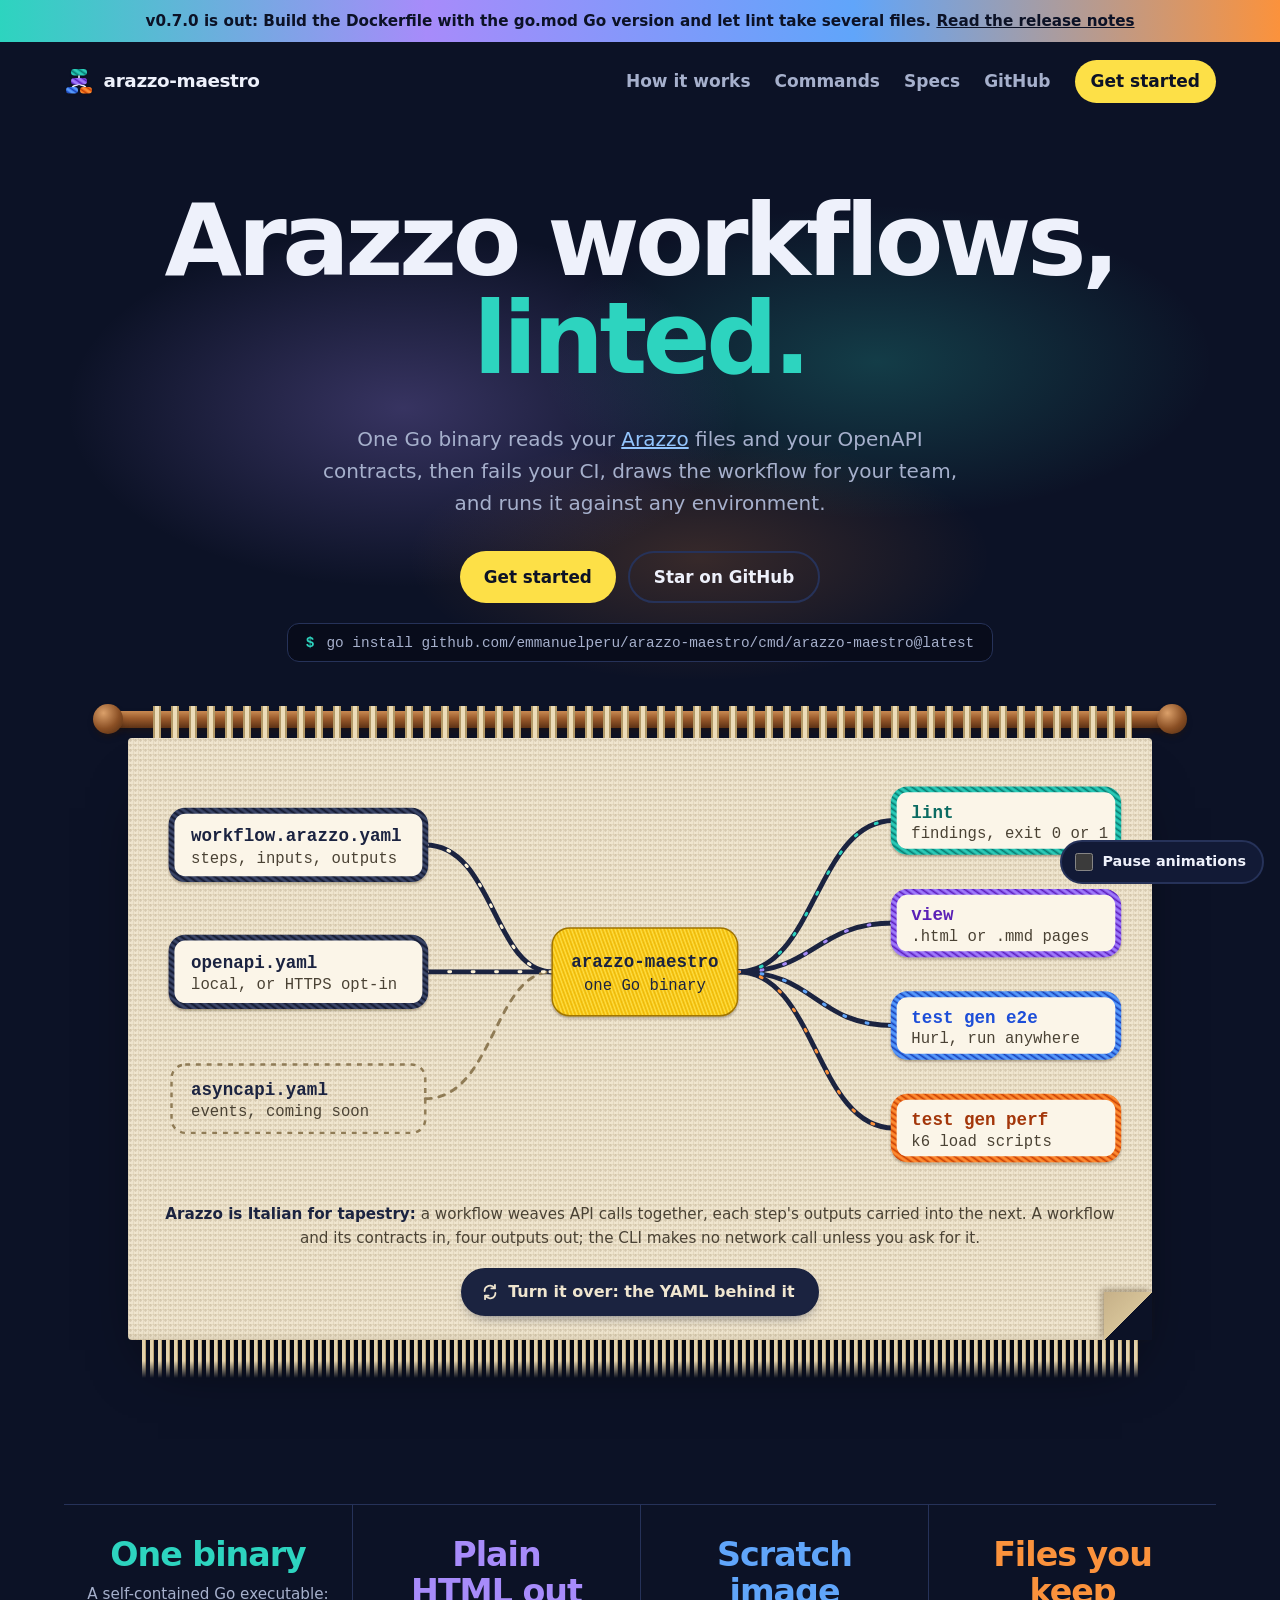
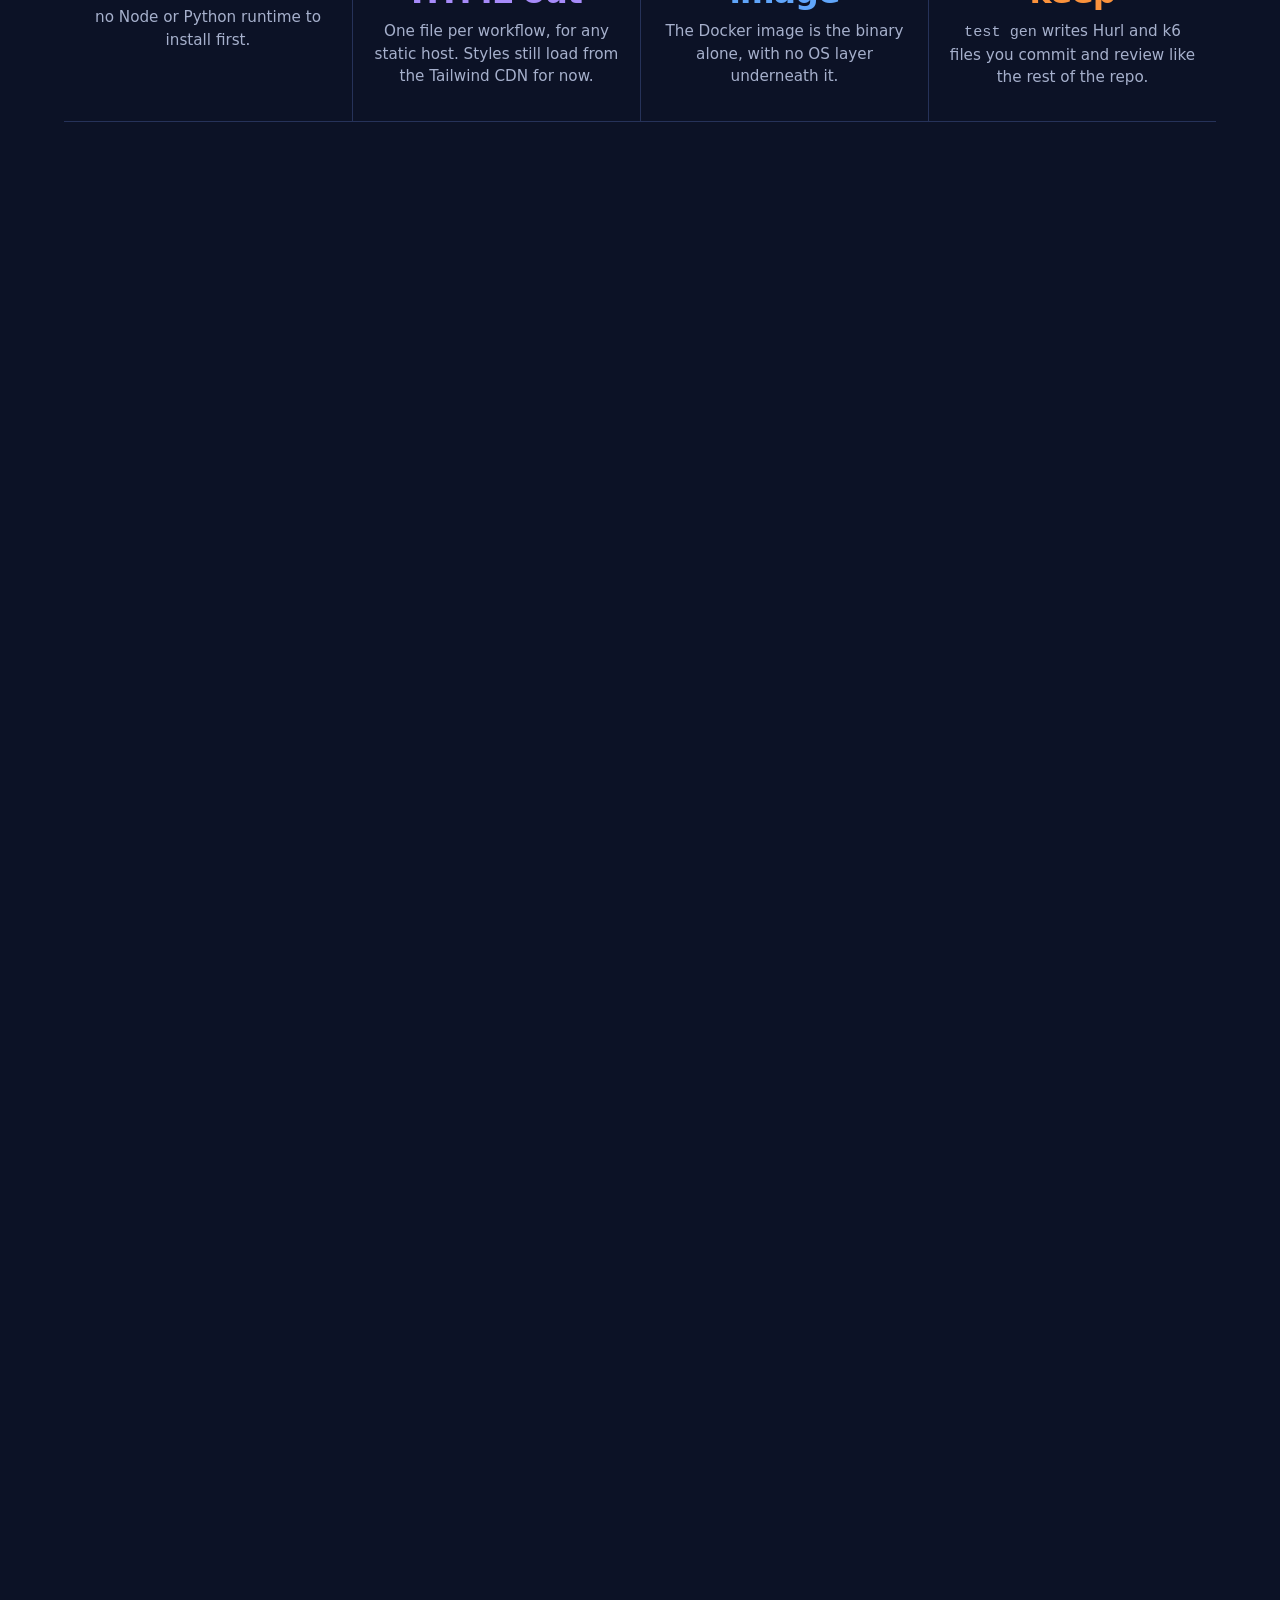
==== commit 38708f0b: "docs(pages): turn the landing's tapestry over and stitch the commands Back face of the diagram with " ====
--- a/docs/index.html
+++ b/docs/index.html
@@ -6,8 +6,8 @@
   tapestries hang in it, like the banner: the "How it works" diagram and
   the closing banner, each on a wooden rod with yarn loops and a fringe.
   Arazzo is Italian for tapestry: steps are the threads. CSS only, no
-  JavaScript, system fonts, local assets only; every animation stops
-  under prefers-reduced-motion.
+  JavaScript, system fonts, local assets only; every animation can be
+  paused (WCAG 2.2.2) and stops under prefers-reduced-motion.
 -->
 <html lang="en">
 <head>
@@ -81,7 +81,7 @@
     .install b { color: var(--teal); }
 
     /* the flow diagram: the loud element */
-    .flow { margin: 3.5rem auto 0; max-width: 64rem; padding: 1.5rem; border: 1px solid var(--line); border-radius: 20px; background: linear-gradient(180deg, var(--bg-2), var(--bg-term)); }
+    .flow { padding: 1.5rem; }
     .flow-scroll { overflow-x: auto; }
     .flow svg { display: block; width: 100%; min-width: 760px; height: auto; font-family: var(--mono); }
     .flow .rail { fill: none; stroke: var(--line); stroke-width: 3; }
@@ -155,6 +155,11 @@
     .board { margin: 0; padding: 1.25rem 1.4rem; border-radius: 16px; background: var(--bg-term); border: 1px solid var(--line); font-family: var(--mono); }
     .board-top { display: flex; flex-wrap: wrap; justify-content: space-between; gap: 0.5rem; color: var(--muted); font-size: 0.9rem; }
     .live { display: inline-block; width: 8px; height: 8px; margin-right: 0.55rem; border-radius: 50%; background: var(--teal); vertical-align: middle; }
+    /* "running" while a demo plays, "done" once it rests on its final frame (the rest state) */
+    .state { display: inline-grid; margin-left: 0.75rem; font-weight: 700; }
+    .state > span { grid-area: 1 / 1; }
+    .state .run { color: var(--yellow); opacity: 0; }
+    .state .done { color: var(--teal); }
     .tally b { color: var(--text); counter-reset: req var(--req); }
     .tally b::after { content: counter(req); }
     .board .wf { margin: 1.1rem 0 0.5rem; color: var(--text); font-weight: 700; font-size: 0.9rem; }
@@ -163,12 +168,20 @@
     .pods .sid { color: var(--blue); font-weight: 700; overflow-wrap: anywhere; }
     .pods .call { color: var(--muted); }
     .pods .code { margin-top: auto; padding-top: 0.2rem; color: var(--teal); font-weight: 800; }
+    /* e2e: a step is satin-stitched round once it passes, like the diagram's nodes, and its
+       progress bar is sewn as a running stitch */
+    .board:not(.perf) .pods li::before { content: ""; position: absolute; inset: 0; padding: 3px; border-radius: inherit; pointer-events: none;
+      background: repeating-linear-gradient(-55deg, #14b8a6 0 3px, #0f766e 3px 4.3px, #5eead4 4.3px 5px);
+      -webkit-mask: linear-gradient(#000 0 0) content-box, linear-gradient(#000 0 0); -webkit-mask-composite: xor;
+      mask: linear-gradient(#000 0 0) content-box exclude, linear-gradient(#000 0 0); }
+    .board:not(.perf) .pods i { background: repeating-linear-gradient(115deg, var(--teal) 0 2px, transparent 2px 4px); }
     .pods i { position: absolute; left: 0.7rem; right: 0.7rem; bottom: 0.4rem; height: 3px; border-radius: 2px; background: var(--teal); transform-origin: left; }
     .board .legend { display: flex; flex-wrap: wrap; gap: 0.4rem 1.2rem; margin: 1rem 0 0; color: var(--muted); font-size: 0.875rem; }
     .legend span::before { content: ""; display: inline-block; width: 10px; height: 10px; margin-right: 0.4rem; border-radius: 3px; vertical-align: -1px; }
     .lg-wait::before { border: 1.5px dashed var(--muted); }
     .lg-run::before { background: var(--yellow); }
     .lg-ok::before { background: var(--teal); }
+    .board:not(.perf) .lg-ok::before { background: repeating-linear-gradient(-55deg, #14b8a6 0 2px, #0f766e 2px 3px, #5eead4 3px 4px); }
     .board pre { margin: 1rem 0 0; padding-top: 0.9rem; border-top: 1px solid var(--line); color: var(--muted); font-size: 0.875rem; line-height: 1.6; white-space: pre-wrap; }
 
     /* perf board: 50 VU squares cycle through the four step colours */
@@ -177,9 +190,14 @@
     .clock b { color: var(--text); }
     .sec { counter-reset: sec var(--sec); }
     .sec::after { content: counter(sec); }
-    .vus { display: grid; grid-template-columns: repeat(25, minmax(0, 1fr)); gap: 5px; margin: 0; padding: 0; list-style: none; }
-    .vus li { aspect-ratio: 1; border-radius: 3px; background: var(--teal); }
-    .vus li:nth-child(4n+2) { background: var(--violet); } .vus li:nth-child(4n+3) { background: var(--blue); } .vus li:nth-child(4n) { background: var(--orange); }
+    /* a loom: one warp thread per virtual user, time runs down, and each pick takes the colour of
+       the step that user is on (7 loops of the four steps). --o shifts each user's phase. The
+       ::before cover hides the rows not woven yet, bare warp only; at rest the band is complete */
+    .vus { position: relative; display: grid; grid-template-columns: repeat(50, minmax(0, 1fr)); gap: 0 2px; height: 168px; margin: 0; padding: 0; list-style: none; }
+    .vus li { border-radius: 1px; background: repeating-linear-gradient(180deg, var(--teal) 0 6px, var(--violet) 6px 12px, var(--blue) 12px 18px, var(--orange) 18px 24px) 0 var(--o) / 100% 24px; }
+    .vus::after { content: ""; position: absolute; inset: 0; background: repeating-linear-gradient(180deg, rgba(8, 12, 27, 0.4) 0 1px, transparent 1px 3px); }
+    .vus::before { content: ""; position: absolute; z-index: 1; left: 0; right: 0; bottom: 0; height: 0;
+      background: linear-gradient(90deg, transparent calc(50% - 1px), var(--line) calc(50% - 1px) calc(50% + 1px), transparent calc(50% + 1px)) 0 0 / calc((100% + 2px) / 50) 100% repeat-x, var(--bg-term); }
     .perf .pods { margin-top: 1rem; }
     .perf .pods li { padding-bottom: 0.6rem; }
     .perf .pods .s1 { border-color: var(--teal); } .perf .pods .s1 .sid { color: var(--teal); }
@@ -198,7 +216,7 @@
     .plate.p3 { --i: 1; --c: var(--orange); z-index: 1; }
 
     /* closing */
-    .closing { margin-top: 8rem; padding: 4rem 1.5rem; border-radius: 28px; text-align: center; background: linear-gradient(120deg, #134e4a, #3b2a7a 45%, #1e3a6e 70%, #7c2d12); }
+    .closing { padding: 4rem 1.5rem 3rem; text-align: center; }
     .closing h2 { margin: 0 auto; max-width: 18ch; }
     .closing p { color: #e2e8f5; font-size: 1.15rem; }
 
@@ -245,7 +263,9 @@
     .typo { display: inline-flex; column-gap: 0.6ch; vertical-align: bottom; }
     .typo > span { white-space: pre; }
     .typo .bad { color: var(--orange); text-decoration: line-through; text-decoration-thickness: 2px; }
-    .typo .good { color: var(--teal); }
+    /* lint as darning: a stale reference is a snag (wavy orange underline while lint reports it),
+       the new name is stitched back in with a teal satin stitch */
+    .typo .good { color: var(--teal); padding-bottom: 2px; background: repeating-linear-gradient(115deg, var(--teal) 0 2px, transparent 2px 4px) 0 100% / 100% 3px no-repeat; }
     .type { display: inline-block; vertical-align: bottom; overflow: hidden; white-space: nowrap; }
     .exit { display: inline-grid; margin: 1rem 0 0; font-weight: 800; }
     .exit span { grid-area: 1 / 1; padding: 0.1rem 0.6rem; border-radius: 6px; color: var(--bg); }
@@ -257,7 +277,7 @@
     .foot p { margin: 0 0 0.5rem; max-width: 26rem; }
     .foot .foot-title { margin: 0 0 0.6rem; font-weight: 800; color: var(--text); }
     .foot ul { margin: 0; padding: 0; list-style: none; }
-    footer a { color: var(--text); display: inline-block; padding: 0.35rem 0; }
+    footer a { color: var(--text); display: inline-block; min-width: 24px; padding: 0.35rem 0; }
     .legal { margin-top: 2.5rem; padding-top: 1.5rem; border-top: 1px solid var(--line); font-size: 0.95rem; }
 
     @media (prefers-reduced-motion: no-preference) {
@@ -265,19 +285,23 @@
          Every other animation plays a bounded number of times and rests on the finished state */
       .rotor span:first-child { animation: rotor 8s cubic-bezier(0.7, 0, 0.2, 1) infinite; }
       .flow .pulse { animation: flow 1.4s linear infinite; }
-      /* perf board: the clock runs 30 s in 10, once; each VU cycles through the steps until then,
+      /* perf board: the clock runs 30 s in 10, once; the loom weaves one row per pick meanwhile,
          and the summary only shows once the run is over */
-      @keyframes vu { 0% { background: var(--teal); } 25% { background: var(--violet); } 50% { background: var(--blue); } 75% { background: var(--orange); } }
-      @keyframes vu-off { 0% { box-shadow: none; } 100% { background: transparent; box-shadow: inset 0 0 0 1.5px var(--line); } }
+      @keyframes weave { 0% { height: 100%; } 100% { height: 0; } }
       @keyframes sec { 0% { --sec: 0; } 100% { --sec: 30; } }
       @keyframes perf-sum { 0% { opacity: 0; } 100% { opacity: 1; } }
+      /* run state of each demo: "running" while it plays, "done" when it rests on its final frame */
+      @keyframes st-on { 0%, 100% { opacity: 1; } }
+      @keyframes st-off { 0%, 100% { opacity: 0; } }
+      @keyframes st-live { 0%, 100% { background: var(--yellow); } }
       /* The run starts when the board scrolls into view: a view timeline flips --in on the figure as
          its top edge enters the viewport, and a style query on that value starts the time-based
          animations. Browsers without scroll-driven animations play the run at page load instead */
       @supports not (animation-timeline: view()) {
-        .vus li { animation: vu 1.6s steps(1, end) 7 var(--d), vu-off 10s steps(1, end) forwards; }
+        .vus::before { animation: weave 10s steps(28, end); }
         .sec { animation: sec 10s linear forwards; }
         .perf pre { animation: perf-sum 10s steps(1, end) forwards; }
+        .perf .state .run { animation: st-on 10s; } .perf .state .done { animation: st-off 10s; } .perf .live { animation: st-live 10s; }
       }
       @supports (animation-timeline: view()) {
         .perf { container-name: perf; animation: in-view 1s steps(1, end) both; animation-timeline: view(); animation-range: entry 0% entry 4%; }
@@ -285,38 +309,48 @@
         .perf .sec { --sec: 0; }
         .perf pre { opacity: 0; }
         @container perf style(--in: 1) {
-          .vus li { animation: vu 1.6s steps(1, end) 7 var(--d), vu-off 10s steps(1, end) forwards; }
+          .vus::before { animation: weave 10s steps(28, end); }
           .sec { animation: sec 10s linear forwards; }
           .perf pre { animation: perf-sum 10s steps(1, end) forwards; }
+          .perf .state .run { animation: st-on 10s; } .perf .state .done { animation: st-off 10s; } .perf .live { animation: st-live 10s; }
         }
       }
 
       /* e2e board: 10 s run, steps light up in order */
-      .board:not(.perf) .pods:nth-of-type(1) li:nth-child(1) { animation: pod0 10s 3; } .board:not(.perf) .pods:nth-of-type(1) li:nth-child(1) i { animation: bar0 10s 3; } .board:not(.perf) .pods:nth-of-type(1) li:nth-child(1) .code { animation: code0 10s 3; }
-      .board:not(.perf) .pods:nth-of-type(1) li:nth-child(2) { animation: pod1 10s 3; } .board:not(.perf) .pods:nth-of-type(1) li:nth-child(2) i { animation: bar1 10s 3; } .board:not(.perf) .pods:nth-of-type(1) li:nth-child(2) .code { animation: code1 10s 3; }
-      .board:not(.perf) .pods:nth-of-type(1) li:nth-child(3) { animation: pod2 10s 3; } .board:not(.perf) .pods:nth-of-type(1) li:nth-child(3) i { animation: bar2 10s 3; } .board:not(.perf) .pods:nth-of-type(1) li:nth-child(3) .code { animation: code2 10s 3; }
-      .board:not(.perf) .pods:nth-of-type(1) li:nth-child(4) { animation: pod3 10s 3; } .board:not(.perf) .pods:nth-of-type(1) li:nth-child(4) i { animation: bar3 10s 3; } .board:not(.perf) .pods:nth-of-type(1) li:nth-child(4) .code { animation: code3 10s 3; }
-      .board:not(.perf) .pods:nth-of-type(2) li:nth-child(1) { animation: pod4 10s 3; } .board:not(.perf) .pods:nth-of-type(2) li:nth-child(1) i { animation: bar4 10s 3; } .board:not(.perf) .pods:nth-of-type(2) li:nth-child(1) .code { animation: code4 10s 3; }
-      .board:not(.perf) .pods:nth-of-type(2) li:nth-child(2) { animation: pod5 10s 3; } .board:not(.perf) .pods:nth-of-type(2) li:nth-child(2) i { animation: bar5 10s 3; } .board:not(.perf) .pods:nth-of-type(2) li:nth-child(2) .code { animation: code5 10s 3; }
+      .board:not(.perf) .pods:nth-of-type(1) li:nth-child(1) { animation: pod0 10s 3; } .board:not(.perf) .pods:nth-of-type(1) li:nth-child(1) i { animation: bar0 10s 3; } .board:not(.perf) .pods:nth-of-type(1) li:nth-child(1) .code { animation: code0 10s 3; } .board:not(.perf) .pods:nth-of-type(1) li:nth-child(1)::before { animation: code0 10s 3; }
+      .board:not(.perf) .pods:nth-of-type(1) li:nth-child(2) { animation: pod1 10s 3; } .board:not(.perf) .pods:nth-of-type(1) li:nth-child(2) i { animation: bar1 10s 3; } .board:not(.perf) .pods:nth-of-type(1) li:nth-child(2) .code { animation: code1 10s 3; } .board:not(.perf) .pods:nth-of-type(1) li:nth-child(2)::before { animation: code1 10s 3; }
+      .board:not(.perf) .pods:nth-of-type(1) li:nth-child(3) { animation: pod2 10s 3; } .board:not(.perf) .pods:nth-of-type(1) li:nth-child(3) i { animation: bar2 10s 3; } .board:not(.perf) .pods:nth-of-type(1) li:nth-child(3) .code { animation: code2 10s 3; } .board:not(.perf) .pods:nth-of-type(1) li:nth-child(3)::before { animation: code2 10s 3; }
+      .board:not(.perf) .pods:nth-of-type(1) li:nth-child(4) { animation: pod3 10s 3; } .board:not(.perf) .pods:nth-of-type(1) li:nth-child(4) i { animation: bar3 10s 3; } .board:not(.perf) .pods:nth-of-type(1) li:nth-child(4) .code { animation: code3 10s 3; } .board:not(.perf) .pods:nth-of-type(1) li:nth-child(4)::before { animation: code3 10s 3; }
+      .board:not(.perf) .pods:nth-of-type(2) li:nth-child(1) { animation: pod4 10s 3; } .board:not(.perf) .pods:nth-of-type(2) li:nth-child(1) i { animation: bar4 10s 3; } .board:not(.perf) .pods:nth-of-type(2) li:nth-child(1) .code { animation: code4 10s 3; } .board:not(.perf) .pods:nth-of-type(2) li:nth-child(1)::before { animation: code4 10s 3; }
+      .board:not(.perf) .pods:nth-of-type(2) li:nth-child(2) { animation: pod5 10s 3; } .board:not(.perf) .pods:nth-of-type(2) li:nth-child(2) i { animation: bar5 10s 3; } .board:not(.perf) .pods:nth-of-type(2) li:nth-child(2) .code { animation: code5 10s 3; } .board:not(.perf) .pods:nth-of-type(2) li:nth-child(2)::before { animation: code5 10s 3; }
       .tally b { animation: req 10s 3; }
+      .board:not(.perf) .state .run { animation: st-on 30s; } .board:not(.perf) .state .done { animation: st-off 30s; } .board:not(.perf) .live { animation: st-live 30s; }
+      /* the e2e board starts on scroll too, through the play state: until the board is in view its
+         animations hold their first frame, every step waiting */
+      @supports (animation-timeline: view()) {
+        .board:not(.perf) { container-name: e2e; animation: in-view 1s steps(1, end) both; animation-timeline: view(); animation-range: entry 0% entry 4%; }
+        /* !important beats the animation shorthands above, which reset the play state */
+        .board:not(.perf) * { animation-play-state: paused !important; }
+        @container e2e style(--in: 1) { .board:not(.perf) * { animation-play-state: running !important; } }
+      }
       @keyframes req { 0%, 15% { --req: 0; } 16%, 28% { --req: 1; } 29%, 41% { --req: 2; } 42%, 54% { --req: 3; } 55%, 67% { --req: 4; } 68%, 80% { --req: 5; } 81%, 95% { --req: 6; } 97%, 100% { --req: 0; } }
       @keyframes pod0 { 0%, 6% { border-color: var(--line); border-style: dashed; } 7%, 15% { border-color: var(--yellow); border-style: solid; } 16%, 95% { border-color: var(--teal); border-style: solid; } 97%, 100% { border-color: var(--line); border-style: dashed; } }
-      @keyframes bar0 { 0%, 6% { transform: scaleX(0); background: var(--yellow); } 15% { transform: scaleX(1); background: var(--yellow); } 16%, 95% { transform: scaleX(1); background: var(--teal); } 97%, 100% { transform: scaleX(0); } }
+      @keyframes bar0 { 0%, 6% { transform: scaleX(0); background: var(--yellow); } 15% { transform: scaleX(1); background: var(--yellow); } 16%, 95% { transform: scaleX(1); background: repeating-linear-gradient(115deg, var(--teal) 0 2px, transparent 2px 4px); } 97%, 100% { transform: scaleX(0); } }
       @keyframes code0 { 0%, 15% { opacity: 0; } 16%, 95% { opacity: 1; } 97%, 100% { opacity: 0; } }
       @keyframes pod1 { 0%, 19% { border-color: var(--line); border-style: dashed; } 20%, 28% { border-color: var(--yellow); border-style: solid; } 29%, 95% { border-color: var(--teal); border-style: solid; } 97%, 100% { border-color: var(--line); border-style: dashed; } }
-      @keyframes bar1 { 0%, 19% { transform: scaleX(0); background: var(--yellow); } 28% { transform: scaleX(1); background: var(--yellow); } 29%, 95% { transform: scaleX(1); background: var(--teal); } 97%, 100% { transform: scaleX(0); } }
+      @keyframes bar1 { 0%, 19% { transform: scaleX(0); background: var(--yellow); } 28% { transform: scaleX(1); background: var(--yellow); } 29%, 95% { transform: scaleX(1); background: repeating-linear-gradient(115deg, var(--teal) 0 2px, transparent 2px 4px); } 97%, 100% { transform: scaleX(0); } }
       @keyframes code1 { 0%, 28% { opacity: 0; } 29%, 95% { opacity: 1; } 97%, 100% { opacity: 0; } }
       @keyframes pod2 { 0%, 32% { border-color: var(--line); border-style: dashed; } 33%, 41% { border-color: var(--yellow); border-style: solid; } 42%, 95% { border-color: var(--teal); border-style: solid; } 97%, 100% { border-color: var(--line); border-style: dashed; } }
-      @keyframes bar2 { 0%, 32% { transform: scaleX(0); background: var(--yellow); } 41% { transform: scaleX(1); background: var(--yellow); } 42%, 95% { transform: scaleX(1); background: var(--teal); } 97%, 100% { transform: scaleX(0); } }
+      @keyframes bar2 { 0%, 32% { transform: scaleX(0); background: var(--yellow); } 41% { transform: scaleX(1); background: var(--yellow); } 42%, 95% { transform: scaleX(1); background: repeating-linear-gradient(115deg, var(--teal) 0 2px, transparent 2px 4px); } 97%, 100% { transform: scaleX(0); } }
       @keyframes code2 { 0%, 41% { opacity: 0; } 42%, 95% { opacity: 1; } 97%, 100% { opacity: 0; } }
       @keyframes pod3 { 0%, 45% { border-color: var(--line); border-style: dashed; } 46%, 54% { border-color: var(--yellow); border-style: solid; } 55%, 95% { border-color: var(--teal); border-style: solid; } 97%, 100% { border-color: var(--line); border-style: dashed; } }
-      @keyframes bar3 { 0%, 45% { transform: scaleX(0); background: var(--yellow); } 54% { transform: scaleX(1); background: var(--yellow); } 55%, 95% { transform: scaleX(1); background: var(--teal); } 97%, 100% { transform: scaleX(0); } }
+      @keyframes bar3 { 0%, 45% { transform: scaleX(0); background: var(--yellow); } 54% { transform: scaleX(1); background: var(--yellow); } 55%, 95% { transform: scaleX(1); background: repeating-linear-gradient(115deg, var(--teal) 0 2px, transparent 2px 4px); } 97%, 100% { transform: scaleX(0); } }
       @keyframes code3 { 0%, 54% { opacity: 0; } 55%, 95% { opacity: 1; } 97%, 100% { opacity: 0; } }
       @keyframes pod4 { 0%, 58% { border-color: var(--line); border-style: dashed; } 59%, 67% { border-color: var(--yellow); border-style: solid; } 68%, 95% { border-color: var(--teal); border-style: solid; } 97%, 100% { border-color: var(--line); border-style: dashed; } }
-      @keyframes bar4 { 0%, 58% { transform: scaleX(0); background: var(--yellow); } 67% { transform: scaleX(1); background: var(--yellow); } 68%, 95% { transform: scaleX(1); background: var(--teal); } 97%, 100% { transform: scaleX(0); } }
+      @keyframes bar4 { 0%, 58% { transform: scaleX(0); background: var(--yellow); } 67% { transform: scaleX(1); background: var(--yellow); } 68%, 95% { transform: scaleX(1); background: repeating-linear-gradient(115deg, var(--teal) 0 2px, transparent 2px 4px); } 97%, 100% { transform: scaleX(0); } }
       @keyframes code4 { 0%, 67% { opacity: 0; } 68%, 95% { opacity: 1; } 97%, 100% { opacity: 0; } }
       @keyframes pod5 { 0%, 71% { border-color: var(--line); border-style: dashed; } 72%, 80% { border-color: var(--yellow); border-style: solid; } 81%, 95% { border-color: var(--teal); border-style: solid; } 97%, 100% { border-color: var(--line); border-style: dashed; } }
-      @keyframes bar5 { 0%, 71% { transform: scaleX(0); background: var(--yellow); } 80% { transform: scaleX(1); background: var(--yellow); } 81%, 95% { transform: scaleX(1); background: var(--teal); } 97%, 100% { transform: scaleX(0); } }
+      @keyframes bar5 { 0%, 71% { transform: scaleX(0); background: var(--yellow); } 80% { transform: scaleX(1); background: var(--yellow); } 81%, 95% { transform: scaleX(1); background: repeating-linear-gradient(115deg, var(--teal) 0 2px, transparent 2px 4px); } 97%, 100% { transform: scaleX(0); } }
       @keyframes code5 { 0%, 80% { opacity: 0; } 81%, 95% { opacity: 1; } 97%, 100% { opacity: 0; } }
 
       /* lint demo: 12 s story, three times, started when the figure scrolls into view (same view
@@ -328,6 +362,7 @@
         .typo .bad { animation: a-bad 12s 3; } .typo .good { animation: a-good 12s 3; }
         .later { animation: a-later 12s 3; } .t2 { animation: a-t2 12s 3; } .o2 { animation: a-o2 12s 3; }
         .x1 { animation: a-x1 12s 3; } .x0 { animation: a-x0 12s 3; }
+        .console .state .run { animation: st-on 36s; } .console .state .done { animation: st-off 36s; }
       }
       @supports (animation-timeline: view()) {
         .demo { container-name: demo; animation: in-view 1s steps(1, end) both; animation-timeline: view(); animation-range: entry 0% entry 4%; }
@@ -337,6 +372,7 @@
           .typo .bad { animation: a-bad 12s 3; } .typo .good { animation: a-good 12s 3; }
           .later { animation: a-later 12s 3; } .t2 { animation: a-t2 12s 3; } .o2 { animation: a-o2 12s 3; }
           .x1 { animation: a-x1 12s 3; } .x0 { animation: a-x0 12s 3; }
+          .console .state .run { animation: st-on 36s; } .console .state .done { animation: st-off 36s; }
         }
       }
       @keyframes a-typo { 0%, 100% { column-gap: 0; } }
@@ -348,7 +384,13 @@
         42%, 96% { max-width: 0; overflow: hidden; text-decoration: none; }
         97%, 100% { max-width: none; overflow: visible; text-decoration: none; }
       }
-      @keyframes a-good { 0%, 40% { max-width: 0; overflow: hidden; } 42%, 96% { max-width: none; overflow: visible; } 97%, 100% { max-width: 0; overflow: hidden; } }
+      /* the new name appears, then its stitch runs under it from left to right */
+      @keyframes a-good {
+        0%, 40% { max-width: 0; overflow: hidden; background-size: 0 3px; }
+        42% { max-width: none; overflow: visible; background-size: 0 3px; }
+        47%, 96% { max-width: none; overflow: visible; background-size: 100% 3px; }
+        97%, 100% { max-width: 0; overflow: hidden; background-size: 0 3px; }
+      }
       @keyframes a-later { 0%, 47% { opacity: 0; } 48%, 96% { opacity: 1; } 97%, 100% { opacity: 0; } }
       @keyframes a-t2 { 0%, 48% { width: 0; animation-timing-function: steps(36, end); } 58%, 96% { width: 36ch; } 97%, 100% { width: 0; } }
       @keyframes a-o2 { 0%, 61% { opacity: 0; } 62%, 96% { opacity: 1; } 97%, 100% { opacity: 0; } }
@@ -391,7 +433,6 @@
       .pane { padding: 1rem; }
       .editor pre { white-space: pre-wrap; overflow-wrap: anywhere; }
       .pods { grid-template-columns: repeat(2, minmax(0, 1fr)); }
-      .vus { grid-template-columns: repeat(10, minmax(0, 1fr)); }
       .iso-stage { height: 320px; }
       .plate.p1 { --i: -0.75; } .plate.p3 { --i: 0.75; }
       .sheet div { grid-template-columns: minmax(0, 1fr); gap: 0.25rem; }
@@ -461,6 +502,113 @@
     .logo rect:nth-of-type(1) { fill: url(#sat-teal); } .logo rect:nth-of-type(2) { fill: url(#sat-violet); }
     .logo rect:nth-of-type(3) { fill: url(#sat-blue); } .logo rect:nth-of-type(4) { fill: url(#sat-orange); }
     .logo svg { filter: drop-shadow(0 1px 1px rgba(20, 10, 0, 0.35)); }
+    /* the weaver's mark: old tapestries carry the workshop's mark woven into the selvedge */
+    .closing .mark { display: inline-flex; flex-wrap: wrap; justify-content: center; align-items: center; margin: 3rem 0 0; padding: 0.4rem 1rem;
+      background: #e2d2ae repeating-linear-gradient(0deg, rgba(90, 62, 20, 0.12) 0 1px, transparent 1px 3px);
+      border-block: 3px solid; border-image: repeating-linear-gradient(90deg, var(--t-teal) 0 4px, var(--t-violet) 4px 8px, var(--t-blue) 8px 12px, var(--t-orange) 12px 16px) 3;
+      color: var(--ink); font: 700 0.875rem/1.5 var(--mono); }
+    .closing .mark span + span::before { content: ""; display: inline-block; width: 5px; height: 5px; margin: 0 0.7rem; background: currentColor; transform: rotate(45deg); vertical-align: middle; }
+
+    /* the back of the tapestry: a checkbox turns the diagram over to the YAML it is woven from.
+       The whole hanging turns, the back face is mirrored back so it reads, and the faces swap at
+       the halfway point. Without motion the faces simply swap */
+    .faces { display: grid; }
+    .face { grid-area: 1 / 1; min-width: 0; }
+    .face.back { text-align: left; display: grid; grid-template-columns: minmax(0, 5fr) minmax(0, 7fr); gap: 1.5rem 2.5rem; align-items: center; visibility: hidden; }
+    .flow:has(#flip:checked) .front { visibility: hidden; }
+    .flow:has(#flip:checked) .back { visibility: visible; }
+    .flip-input { position: absolute; width: 1px; height: 1px; margin: 0; opacity: 0; pointer-events: none; }
+    .flip { display: flex; width: fit-content; align-items: center; gap: 0.55rem; min-height: 48px; margin: 1.1rem auto 0; padding: 0 1.4rem 0 1.15rem; border: 2px solid var(--ink); border-radius: 999px;
+      background: var(--ink); color: var(--linen); font-weight: 700; font-size: 1rem; cursor: pointer; box-shadow: 0 6px 14px -8px rgba(27, 35, 64, 0.8); }
+    .flip:hover { border-color: #a07400; box-shadow: 0 0 0 3px #a07400, 0 6px 14px -8px rgba(27, 35, 64, 0.8); }
+    .flip .turn { flex: none; width: 18px; min-width: 0; height: 18px; }
+    /* a dog-eared corner: the cloth lifts at the bottom right and shows its back, gold thread and all */
+    .fold { position: absolute; z-index: 4; right: 0; bottom: 0; width: 3rem; height: 3rem; cursor: pointer;
+      background: linear-gradient(315deg, var(--bg) 0 50%, transparent 50%),
+        linear-gradient(135deg, transparent 0 calc(50% + 1.1rem), #a07400 calc(50% + 1.1rem) calc(50% + 1.1rem + 3px), transparent 0),
+        linear-gradient(315deg, transparent 50%, #d6c398 50%, #c6b088);
+      filter: drop-shadow(-3px -3px 3px rgba(60, 40, 10, 0.35)); }
+    .flow:has(#flip:checked) .fold { visibility: hidden; }
+    .flow:has(#flip:focus-visible) .flip { outline: 3px solid var(--ink); outline-offset: 3px; }
+    .back-note p { margin: 0 0 0.9rem; color: var(--ink-2); }
+    .back-note .back-title { color: var(--ink); font: 800 1.35rem/1.2 var(--sans); letter-spacing: -0.02em; }
+    .back-note code { color: var(--ink); }
+    .back-note .flip { margin: 1.4rem 0 0; }
+    .yaml { --lh: 1.4rem; position: relative; margin: 0; white-space: pre; overflow-wrap: normal; padding: 0.5rem 0 0.5rem 2.4rem; overflow-x: auto; color: var(--ink); font-size: 0.875rem; line-height: var(--lh); }
+    .yaml b { color: #6e4b00; }
+    /* a float: the thread leaves the output line, runs behind the cloth and comes out on the line
+       that uses it, knotted at both ends */
+    .float { position: absolute; left: calc(0.45rem + var(--g) * 0.6rem); top: calc(0.5rem + (var(--a) + 0.5) * var(--lh) - 1.5px); width: calc(1.6rem - var(--g) * 0.6rem);
+      height: calc((var(--b) - var(--a)) * var(--lh) + 3px); border: 3px solid #a07400; border-right: 0; border-radius: 8px 0 0 8px; }
+    .float::before, .float::after { content: ""; position: absolute; right: -4px; width: 8px; height: 8px; border-radius: 50%; background: #6e4b00; }
+    .float::before { top: -5.5px; } .float::after { bottom: -5.5px; }
+    @media (prefers-reduced-motion: no-preference) {
+      .flow { transform: perspective(2400px) rotateY(0deg); transition: transform 0.9s cubic-bezier(0.65, 0, 0.35, 1); }
+      .face { transition: visibility 0s 0.45s, transform 0s 0.45s; }
+      .flow:has(#flip:checked) { transform: perspective(2400px) rotateY(180deg); }
+      .flow:has(#flip:checked) .back { transform: scaleX(-1); }
+      .fold { transition: width 0.35s cubic-bezier(0.22, 1, 0.36, 1), height 0.35s cubic-bezier(0.22, 1, 0.36, 1); }
+      .flow:has(.flip:hover, .fold:hover, #flip:focus-visible) .fold { width: 4.5rem; height: 4.5rem; }
+    }
+    @media (max-width: 900px) {
+      .face.back { grid-template-columns: minmax(0, 1fr); align-content: start; }
+    }
+
+    /* Jacquard cards: each command's name punched in 7-bit ASCII (one column per letter, most
+       significant bit on top), laced at both ends in the command's yarn */
+    .jq { display: block; height: 4.5rem; width: auto; margin: 0 0 1rem; color: var(--c); filter: drop-shadow(0 4px 6px rgba(0, 0, 0, 0.45)); }
+    .jq-card { fill: #e6d6b0; }
+    .jq-holes { stroke: var(--bg); stroke-width: 5; stroke-linecap: round; }
+    .jq-eye { fill: var(--bg); stroke: currentColor; stroke-width: 2; }
+    .jq-lace { stroke: currentColor; stroke-width: 3; stroke-linecap: round; }
+    .jq-note { margin: 0.75rem 0 0; color: var(--muted); font-size: 0.95rem; }
+    /* output threads: the diagram's four yarns run down the margin of the Commands section and are
+       laced into their command's card. The section's content-visibility clips them to its box, so they
+       enter from its top edge. Drawn only where the page has a margin wide enough for them */
+    @media (min-width: 1340px) {
+      #commands .band > div:first-child { position: relative; }
+      #commands .band > div:first-child::before { content: ""; position: absolute; left: calc(-1 * var(--x) - 2px); bottom: calc(100% - 2.25rem); width: 4px; height: 400rem;
+        background: repeating-linear-gradient(115deg, var(--c) 0 3px, color-mix(in srgb, var(--c), #000 45%) 3px 4px); }
+      /* the thread is laced through the card's left eye */
+      #commands .band > div:first-child::after { content: ""; position: absolute; left: calc(-1 * var(--x) - 5px); top: calc(2.25rem - 5px); width: calc(var(--x) + 5px); height: 10px;
+        background: radial-gradient(circle at 5px 50%, var(--c) 4.5px, transparent 5px), linear-gradient(var(--c), var(--c)) 0 50% / 100% 3px no-repeat; }
+      #commands .c-lint { --x: 1.5rem; } #commands .c-view { --x: 2.25rem; } #commands .c-e2e { --x: 3rem; } #commands .c-perf { --x: 3.75rem; }
+    }
+
+    /* WCAG 2.2.2: a fixed control pauses every animation; it only shows where something moves */
+    .motion { display: none; }
+    @media (prefers-reduced-motion: no-preference) {
+      html { scroll-padding-bottom: 5rem; }
+      .motion { position: fixed; z-index: 20; right: 1rem; bottom: 1rem; display: block; }
+      .motion label { display: inline-flex; align-items: center; gap: 0.6rem; min-height: 44px; padding: 0 1rem 0 0.8rem;
+        border-radius: 999px; border: 2px solid var(--line); background: var(--bg-2); color: var(--text); font-weight: 700; font-size: 0.9rem; cursor: pointer; }
+      .motion label:hover { border-color: var(--text); }
+      .motion input { width: 18px; height: 18px; margin: 0; }
+      .motion label:has(input:checked) { border-color: var(--yellow); }
+      .motion label:has(input:focus-visible) { outline: 3px solid var(--yellow); outline-offset: 3px; }
+      html:has(#motion-pause:checked) *, html:has(#motion-pause:checked) *::before, html:has(#motion-pause:checked) *::after { animation-play-state: paused !important; }
+    }
+
+    /* Windows high contrast (forced colours): the satin patterns and the linen drop out, so the
+       diagram is redrawn in system colours, and the data that is colour (the loom) keeps its own */
+    @media (forced-colors: active) {
+      /* !important: the tapestry rules above are more specific (attribute and class selectors) */
+      .flow .node, .flow .core { fill: Canvas !important; stroke: CanvasText !important; filter: none !important; }
+      .flow .node.soon, .flow .rail.soon { stroke: GrayText !important; }
+      .flow .rail { stroke: CanvasText; }
+      .flow .pulse { stroke: Highlight !important; }
+      .flow text { fill: CanvasText !important; }
+      .logo rect { fill: CanvasText; } .logo path { stroke: CanvasText; } .logo svg { filter: none; }
+      .btn, .bar nav .pill, .kicker, .exit span { border: 2px solid; }
+      #vs-without:checked ~ .switch label[for="vs-without"], #vs-with:checked ~ .switch label[for="vs-with"],
+      #in-go:checked ~ .switch label[for="in-go"], #in-docker:checked ~ .switch label[for="in-docker"],
+      #in-bin:checked ~ .switch label[for="in-bin"] { forced-color-adjust: none; background: Highlight; color: HighlightText; }
+      .vus, .live, .legend span::before { forced-color-adjust: none; }
+      .closing .mark { border-image: none; }
+      .fold { display: none; }
+      .board:not(.perf) .pods li::before { display: none; }
+    }
+
     @media (max-width: 960px) {
       .flow { margin-left: auto; margin-right: auto; width: calc(100% - 2.5rem); }
       .rod { left: -0.6rem; right: -0.6rem; }
@@ -468,11 +616,14 @@
     }
     @media (max-width: 760px) {
       .closing .rod { left: -0.25rem; right: -0.25rem; }
+      .closing .mark { flex-direction: column; }
+      .closing .mark span + span::before { display: none; }
     }
   </style>
 </head>
 <body>
   <a class="skip-link" href="#main">Skip to main content</a>
+  <aside class="motion" aria-label="Animations"><label><input type="checkbox" id="motion-pause">Pause animations</label></aside>
   <svg class="defs" width="0" height="0" aria-hidden="true" focusable="false"><defs><pattern id="sat-teal" width="5" height="5" patternUnits="userSpaceOnUse" patternTransform="rotate(-55)"><rect width="5" height="5" fill="#14b8a6"/><rect width="1.3" height="5" fill="#0f766e"/><rect x="2.6" width="0.9" height="5" fill="#5eead4" opacity="0.75"/></pattern><pattern id="sat-violet" width="5" height="5" patternUnits="userSpaceOnUse" patternTransform="rotate(-55)"><rect width="5" height="5" fill="#8b5cf6"/><rect width="1.3" height="5" fill="#5b21b6"/><rect x="2.6" width="0.9" height="5" fill="#c4b5fd" opacity="0.75"/></pattern><pattern id="sat-blue" width="5" height="5" patternUnits="userSpaceOnUse" patternTransform="rotate(-55)"><rect width="5" height="5" fill="#3b82f6"/><rect width="1.3" height="5" fill="#1e40af"/><rect x="2.6" width="0.9" height="5" fill="#93c5fd" opacity="0.75"/></pattern><pattern id="sat-orange" width="5" height="5" patternUnits="userSpaceOnUse" patternTransform="rotate(-55)"><rect width="5" height="5" fill="#f97316"/><rect width="1.3" height="5" fill="#c2410c"/><rect x="2.6" width="0.9" height="5" fill="#fdba74" opacity="0.75"/></pattern><pattern id="sat-yellow" width="3.5" height="3.5" patternUnits="userSpaceOnUse" patternTransform="rotate(-20)"><rect width="3.5" height="3.5" fill="#facc15"/><rect width="1" height="3.5" fill="#ca8a04" opacity="0.35"/><rect x="1.9" width="0.7" height="3.5" fill="#fef08a" opacity="0.6"/></pattern><pattern id="sat-ink" width="5" height="5" patternUnits="userSpaceOnUse" patternTransform="rotate(-55)"><rect width="5" height="5" fill="#2a3352"/><rect width="1.3" height="5" fill="#141a30"/><rect x="2.6" width="0.9" height="5" fill="#5b6690" opacity="0.75"/></pattern><filter id="raise" x="-10%" y="-20%" width="120%" height="150%"><feDropShadow dx="0" dy="1.6" stdDeviation="1.3" flood-color="#2a1a05" flood-opacity="0.35"/></filter></defs></svg>
   <aside class="strip" aria-label="Latest release"><span class="rel">v0.7.0 is out: Build the Dockerfile with the go.mod Go version and let lint take several files.</span> <a href="https://github.com/emmanuelperu/arazzo-maestro/releases/tag/v0.7.0">Read the release notes</a></aside>
   <div class="wrap">
@@ -513,6 +664,8 @@
 
       <figure class="flow" id="how">
         <div class="rod" aria-hidden="true"></div>
+        <div class="faces">
+        <div class="face front">
         <div class="flow-scroll" tabindex="0" role="region" aria-label="How arazzo-maestro works, scrollable diagram">
           <svg class="wide" viewBox="0 0 1000 430" role="img" aria-labelledby="flow-title flow-desc">
             <title id="flow-title">How arazzo-maestro works</title>
@@ -593,6 +746,41 @@
           <text class="t k-perf" x="30" y="533">test gen perf</text><text class="s" x="30" y="552">k6 load scripts</text>
         </svg>
         <figcaption><b>Arazzo is Italian for tapestry:</b> a workflow weaves API calls together, each step's outputs carried into the next. A workflow and its contracts in, four outputs out; the CLI makes no network call unless you ask for it.</figcaption>
+        <label class="flip" for="flip"><svg class="turn" viewBox="0 0 20 20" width="18" height="18" aria-hidden="true" focusable="false"><path d="M4 9a6 6 0 0 1 11-3.3M16 11a6 6 0 0 1-11 3.3" fill="none" stroke="currentColor" stroke-width="2" stroke-linecap="round"/><path d="M15.5 2v4h-4M4.5 18v-4h4" fill="none" stroke="currentColor" stroke-width="2" stroke-linecap="round" stroke-linejoin="round"/></svg>Turn it over: the YAML behind it</label>
+        <label class="fold" for="flip" aria-hidden="true"></label>
+        </div>
+        <div class="face back">
+          <div class="back-note">
+            <p class="back-title">The back of the tapestry</p>
+            <p><code>examples/shop.arazzo.yaml</code>, the four steps of <code>happy-path-checkout</code>, abridged to their operations and the outputs they pass on.</p>
+            <p>Each gold float is an output picked up further down: the threads the front hides, and the references <code>lint</code> checks one by one.</p>
+            <label class="flip" for="flip"><svg class="turn" viewBox="0 0 20 20" width="18" height="18" aria-hidden="true" focusable="false"><path d="M4 9a6 6 0 0 1 11-3.3M16 11a6 6 0 0 1-11 3.3" fill="none" stroke="currentColor" stroke-width="2" stroke-linecap="round"/><path d="M15.5 2v4h-4M4.5 18v-4h4" fill="none" stroke="currentColor" stroke-width="2" stroke-linecap="round" stroke-linejoin="round"/></svg>Turn it back: the diagram</label>
+          </div>
+          <pre class="yaml" tabindex="0" role="group" aria-label="Abridged YAML of happy-path-checkout"><i class="float" style="--a:4;--b:10;--g:0"></i><i class="float" style="--a:14;--b:20;--g:0"></i><i class="float" style="--a:18;--b:21;--g:1"></i>steps:
+  - stepId: list-catalog
+    operationId: listProducts
+    outputs:
+      <b>firstProductId</b>: $response.body#/items/0/id
+  - stepId: get-product
+    operationId: getProduct
+    parameters:
+      - name: productId
+        in: path
+        value: <b>$steps.list-catalog.outputs.firstProductId</b>
+  - stepId: add-to-cart
+    operationId: addToCart
+    outputs:
+      <b>cartTotal</b>: $response.body#/totalPrice
+  - stepId: pay
+    operationId: processPayment
+    outputs:
+      <b>transactionId</b>: $response.body#/transactionId
+outputs:
+  totalSpent: <b>$steps.add-to-cart.outputs.cartTotal</b>
+  transactionId: <b>$steps.pay.outputs.transactionId</b></pre>
+        </div>
+        </div>
+        <input class="flip-input" type="checkbox" id="flip">
       </figure>
     </div>
 
@@ -648,6 +836,7 @@
 <span class="ln">185</span>            stepId: <span class="typo"><span class="bad">pay-refused</span><span class="good">retry-payment</span></span></pre>
           </div>
           <div class="pane console" role="group" aria-label="lint console, before and after the fix">
+            <p class="pane-tab" aria-hidden="true">terminal<span class="state"><span class="run">running</span><span class="done">done</span></span></p>
             <pre><span class="p">$</span> <span class="type t1">arazzo-maestro lint shop.arazzo.yaml</span>
 <span class="o1"><span class="err">[error]</span> workflows[happy-path-checkout].outputs.transactionId: reference $steps.pay.outputs.transactionId: step "pay" does not declare output "transactionId"
 <span class="err">[error]</span> workflows[happy-path-checkout].steps[get-product].parameters.productId: reference $steps.list-catalog.outputs.firstProductId: step "list-catalog" does not exist
@@ -666,9 +855,11 @@
         <p class="kicker">Commands</p>
         <h2 id="commands-title">Lint, view, test. One binary.</h2>
         <p class="intro">Linting, rendering and generating tests need nothing but the binary. Running the tests is left to <a href="https://hurl.dev">Hurl</a> and <a href="https://k6.io">k6</a>, two proven open source runners, rather than a home-made one.</p>
+        <p class="jq-note">Each command comes on its own punched card, its name in 7-bit ASCII, one column per letter: the way a Jacquard loom reads its pattern.</p>
 
         <div class="band c-lint">
           <div>
+            <svg class="jq" viewBox="0 0 68 74" width="68" height="74" aria-hidden="true" focusable="false"><path class="jq-card" d="M8 0H64a4 4 0 0 1 4 4V70a4 4 0 0 1-4 4H4a4 4 0 0 1-4-4V8z"/><path class="jq-holes" d="M22 13h0M22 21h0M22 37h0M22 45h0M30 13h0M30 21h0M30 37h0M30 61h0M38 13h0M38 21h0M38 37h0M38 45h0M38 53h0M46 13h0M46 21h0M46 29h0M46 45h0"/><path class="jq-lace" d="M0 37h8M68 37h-8"/><circle class="jq-eye" cx="8" cy="37" r="3.5"/><circle class="jq-eye" cx="60" cy="37" r="3.5"/></svg>
             <h3><code>lint</code> catches it before review does</h3>
             <p>Official JSON Schema first, then every expression and action target inside the file, then every step checked against the OpenAPI contract it calls.</p>
           </div>
@@ -686,6 +877,7 @@
 
         <div class="band c-view">
           <div>
+            <svg class="jq" viewBox="0 0 68 74" width="68" height="74" aria-hidden="true" focusable="false"><path class="jq-card" d="M8 0H64a4 4 0 0 1 4 4V70a4 4 0 0 1-4 4H4a4 4 0 0 1-4-4V8z"/><path class="jq-holes" d="M22 13h0M22 21h0M22 29h0M22 45h0M22 53h0M30 13h0M30 21h0M30 37h0M30 61h0M38 13h0M38 21h0M38 45h0M38 61h0M46 13h0M46 21h0M46 29h0M46 45h0M46 53h0M46 61h0"/><path class="jq-lace" d="M0 37h8M68 37h-8"/><circle class="jq-eye" cx="8" cy="37" r="3.5"/><circle class="jq-eye" cx="60" cy="37" r="3.5"/></svg>
             <h3><code>view</code> draws it for everyone</h3>
             <p>Standalone HTML in light, dark or pb33f themes, portrait or landscape. Or Mermaid, rendered inline by GitHub.</p>
           </div>
@@ -700,6 +892,7 @@
 
         <div class="band c-e2e">
           <div>
+            <svg class="jq" viewBox="0 0 132 74" width="132" height="74" aria-hidden="true" focusable="false"><path class="jq-card" d="M8 0H128a4 4 0 0 1 4 4V70a4 4 0 0 1-4 4H4a4 4 0 0 1-4-4V8z"/><path class="jq-holes" d="M22 13h0M22 21h0M22 29h0M22 45h0M30 13h0M30 21h0M30 45h0M30 61h0M38 13h0M38 21h0M38 29h0M38 53h0M38 61h0M46 13h0M46 21h0M46 29h0M46 45h0M54 21h0M62 13h0M62 21h0M62 29h0M62 53h0M70 13h0M70 21h0M70 29h0M70 45h0M70 61h0M78 13h0M78 21h0M78 37h0M78 45h0M78 53h0M86 21h0M94 13h0M94 21h0M94 45h0M94 61h0M102 21h0M102 29h0M102 53h0M110 13h0M110 21h0M110 45h0M110 61h0"/><path class="jq-lace" d="M0 37h8M132 37h-8"/><circle class="jq-eye" cx="8" cy="37" r="3.5"/><circle class="jq-eye" cx="124" cy="37" r="3.5"/></svg>
             <h3><code>test run e2e</code> replays it for real</h3>
             <p>Each step becomes a <a href="https://hurl.dev">Hurl</a> request and outputs become captures that feed the next step. <code>test gen e2e</code> writes the files to commit; <code>test run e2e</code> generates and runs them in one go against staging or a mock, with <code>hurl</code> on your PATH. Workflow inputs come in as variables.</p>
             <pre class="mini wrap-lines" tabindex="0" role="group" aria-label="e2e commands"><span class="p">$</span> arazzo-maestro test gen e2e shop.arazzo.yaml
@@ -711,7 +904,7 @@
           </div>
           <figure class="board" aria-label="Hurl run of shop.arazzo.yaml">
             <div role="img" aria-label="The steps of happy-path-checkout (list-catalog, get-product, add-to-cart, pay) then payment-refused-path (add-to-cart, pay-refused) run one after another and each turns green with the status code it returned.">
-            <div class="board-top"><span><span class="live"></span>shop.arazzo.yaml</span><span class="tally">requests <b></b>/6</span></div>
+            <div class="board-top"><span><span class="live"></span>shop.arazzo.yaml<span class="state"><span class="run">running</span><span class="done">done</span></span></span><span class="tally">requests <b></b>/6</span></div>
             <p class="wf">happy-path-checkout.hurl</p>
             <ol class="pods"><li><span class="sid">list-catalog</span><span class="call">GET /<wbr>products</span><span class="code">200</span><i></i></li><li><span class="sid">get-product</span><span class="call">GET /<wbr>products/<wbr>{productId}</span><span class="code">200</span><i></i></li><li><span class="sid">add-to-cart</span><span class="call">POST /<wbr>cart/<wbr>items</span><span class="code">201</span><i></i></li><li><span class="sid">pay</span><span class="call">POST /<wbr>orders/<wbr>{orderId}/<wbr>payment</span><span class="code">200</span><i></i></li></ol>
             <p class="wf">payment-refused-path.hurl</p>
@@ -727,6 +920,7 @@
 
         <div class="band c-perf">
           <div>
+            <svg class="jq" viewBox="0 0 140 74" width="140" height="74" aria-hidden="true" focusable="false"><path class="jq-card" d="M8 0H136a4 4 0 0 1 4 4V70a4 4 0 0 1-4 4H4a4 4 0 0 1-4-4V8z"/><path class="jq-holes" d="M22 13h0M22 21h0M22 29h0M22 45h0M30 13h0M30 21h0M30 45h0M30 61h0M38 13h0M38 21h0M38 29h0M38 53h0M38 61h0M46 13h0M46 21h0M46 29h0M46 45h0M54 21h0M62 13h0M62 21h0M62 45h0M62 53h0M62 61h0M70 13h0M70 21h0M70 45h0M70 61h0M78 13h0M78 21h0M78 37h0M78 45h0M78 53h0M86 21h0M94 13h0M94 21h0M94 29h0M102 13h0M102 21h0M102 45h0M102 61h0M110 13h0M110 21h0M110 29h0M110 53h0M118 13h0M118 21h0M118 45h0M118 53h0"/><path class="jq-lace" d="M0 37h8M140 37h-8"/><circle class="jq-eye" cx="8" cy="37" r="3.5"/><circle class="jq-eye" cx="132" cy="37" r="3.5"/></svg>
             <h3><code>test gen perf</code> puts it under load</h3>
             <p>The same chain of calls as a <a href="https://k6.io">k6</a> script, with your virtual users, duration and thresholds. k6 runs it, from your laptop or your CI.</p>
             <pre class="mini" tabindex="0" role="group" aria-label="perf commands"><span class="p">$</span> arazzo-maestro test gen perf shop.arazzo.yaml \
@@ -736,10 +930,10 @@
     dist/<wbr>perf/<wbr>k6/<wbr>shop/<wbr>happy-path-checkout.k6.js</pre>
           </div>
           <figure class="board perf" aria-label="k6 run of happy-path-checkout.k6.js">
-            <div role="img" aria-label="50 virtual users for 30 seconds against a local mock. Each virtual user loops through list-catalog, get-product, add-to-cart and pay, and all four checks pass at 100 percent.">
-            <div class="board-top"><span>happy-path-checkout.k6.js</span><span class="clock">elapsed <b class="sec"></b>/30 s</span></div>
-            <p class="wf">50 virtual users, color = the step each one is on</p>
-            <ol class="vus"><li style="--d:-0.82s"></li><li style="--d:-0.38s"></li><li style="--d:-1.01s"></li><li style="--d:-0.12s"></li><li style="--d:-0.18s"></li><li style="--d:-1.37s"></li><li style="--d:-0.24s"></li><li style="--d:-0.93s"></li><li style="--d:-1.49s"></li><li style="--d:-0.14s"></li><li style="--d:-1.29s"></li><li style="--d:-0.54s"></li><li style="--d:-0.09s"></li><li style="--d:-0.22s"></li><li style="--d:-1.11s"></li><li style="--d:-1.07s"></li><li style="--d:-0.17s"></li><li style="--d:-0.61s"></li><li style="--d:-0.23s"></li><li style="--d:-1.41s"></li><li style="--d:-1.08s"></li><li style="--d:-0.15s"></li><li style="--d:-1.44s"></li><li style="--d:-0.31s"></li><li style="--d:-0.57s"></li><li style="--d:-1.49s"></li><li style="--d:-0.15s"></li><li style="--d:-1.47s"></li><li style="--d:-1.49s"></li><li style="--d:-1.01s"></li><li style="--d:-0.12s"></li><li style="--d:-0.56s"></li><li style="--d:-0.11s"></li><li style="--d:-1.42s"></li><li style="--d:-0.34s"></li><li style="--d:-0.74s"></li><li style="--d:-1.07s"></li><li style="--d:-0.36s"></li><li style="--d:-1.38s"></li><li style="--d:-0.30s"></li><li style="--d:-1.46s"></li><li style="--d:-0.78s"></li><li style="--d:-1.43s"></li><li style="--d:-0.46s"></li><li style="--d:-0.26s"></li><li style="--d:-1.48s"></li><li style="--d:-1.46s"></li><li style="--d:-0.48s"></li><li style="--d:-0.95s"></li><li style="--d:-0.24s"></li></ol>
+            <div role="img" aria-label="50 virtual users for 30 seconds against a local mock, drawn as a woven band: one thread per virtual user, time running down, each row colored by the step that user is on. Each virtual user loops through list-catalog, get-product, add-to-cart and pay, and all four checks pass at 100 percent.">
+            <div class="board-top"><span><span class="live"></span>happy-path-checkout.k6.js<span class="state"><span class="run">running</span><span class="done">done</span></span></span><span class="clock">elapsed <b class="sec"></b>/30 s</span></div>
+            <p class="wf">50 virtual users, one thread each, woven as time runs down; color = the step it is on</p>
+            <ol class="vus"><li style="--o:12px"></li><li style="--o:6px"></li><li style="--o:15px"></li><li style="--o:2px"></li><li style="--o:3px"></li><li style="--o:21px"></li><li style="--o:4px"></li><li style="--o:14px"></li><li style="--o:22px"></li><li style="--o:2px"></li><li style="--o:19px"></li><li style="--o:8px"></li><li style="--o:1px"></li><li style="--o:3px"></li><li style="--o:17px"></li><li style="--o:16px"></li><li style="--o:3px"></li><li style="--o:9px"></li><li style="--o:3px"></li><li style="--o:21px"></li><li style="--o:16px"></li><li style="--o:2px"></li><li style="--o:22px"></li><li style="--o:5px"></li><li style="--o:9px"></li><li style="--o:22px"></li><li style="--o:2px"></li><li style="--o:22px"></li><li style="--o:22px"></li><li style="--o:15px"></li><li style="--o:2px"></li><li style="--o:8px"></li><li style="--o:2px"></li><li style="--o:21px"></li><li style="--o:5px"></li><li style="--o:11px"></li><li style="--o:16px"></li><li style="--o:5px"></li><li style="--o:21px"></li><li style="--o:4px"></li><li style="--o:22px"></li><li style="--o:12px"></li><li style="--o:21px"></li><li style="--o:7px"></li><li style="--o:4px"></li><li style="--o:22px"></li><li style="--o:22px"></li><li style="--o:7px"></li><li style="--o:14px"></li><li style="--o:4px"></li></ol>
             <ol class="pods"><li class="s1"><span class="sid">list-catalog</span><span class="call">GET /<wbr>products</span><span class="code">&#10003; 200, 100%</span></li><li class="s2"><span class="sid">get-product</span><span class="call">GET /<wbr>products/<wbr>{productId}</span><span class="code">&#10003; 200, 100%</span></li><li class="s3"><span class="sid">add-to-cart</span><span class="call">POST /<wbr>cart/<wbr>items</span><span class="code">&#10003; 201, 100%</span></li><li class="s4"><span class="sid">pay</span><span class="call">POST /<wbr>orders/<wbr>{orderId}/<wbr>payment</span><span class="code">&#10003; 200, 100%</span></li></ol>
             </div>
             <pre><span class="ok">&#10003;</span> checks.........: 100.00%
@@ -861,11 +1055,11 @@
       <section class="closing" aria-labelledby="closing-title">
         <div class="rod" aria-hidden="true"></div>
         <h2 id="closing-title">Ship workflows you can prove.</h2>
-        <p>Open source, Apache 2.0, signed releases with an SBOM.</p>
         <div class="cta">
           <a class="btn btn-main" href="https://github.com/emmanuelperu/arazzo-maestro/releases">Download v0.7.0</a>
           <a class="btn btn-alt" href="#install">Install it</a>
         </div>
+        <p class="mark"><span>arazzo-maestro v0.7.0</span><span>Apache 2.0</span><span>signed with cosign, SBOM included</span></p>
       </section>
     </div>
   </main>
@@ -916,7 +1110,7 @@
           </ul>
         </nav>
       </div>
-      <p class="legal">Apache 2.0. No JavaScript, system fonts, WCAG 2.2 AA. Animations stop when your system asks for reduced motion.</p>
+      <p class="legal">Apache 2.0. No JavaScript, system fonts, WCAG 2.2 AA. Animations can be paused, and stop when your system asks for reduced motion.</p>
     </div>
   </footer>
 </body>
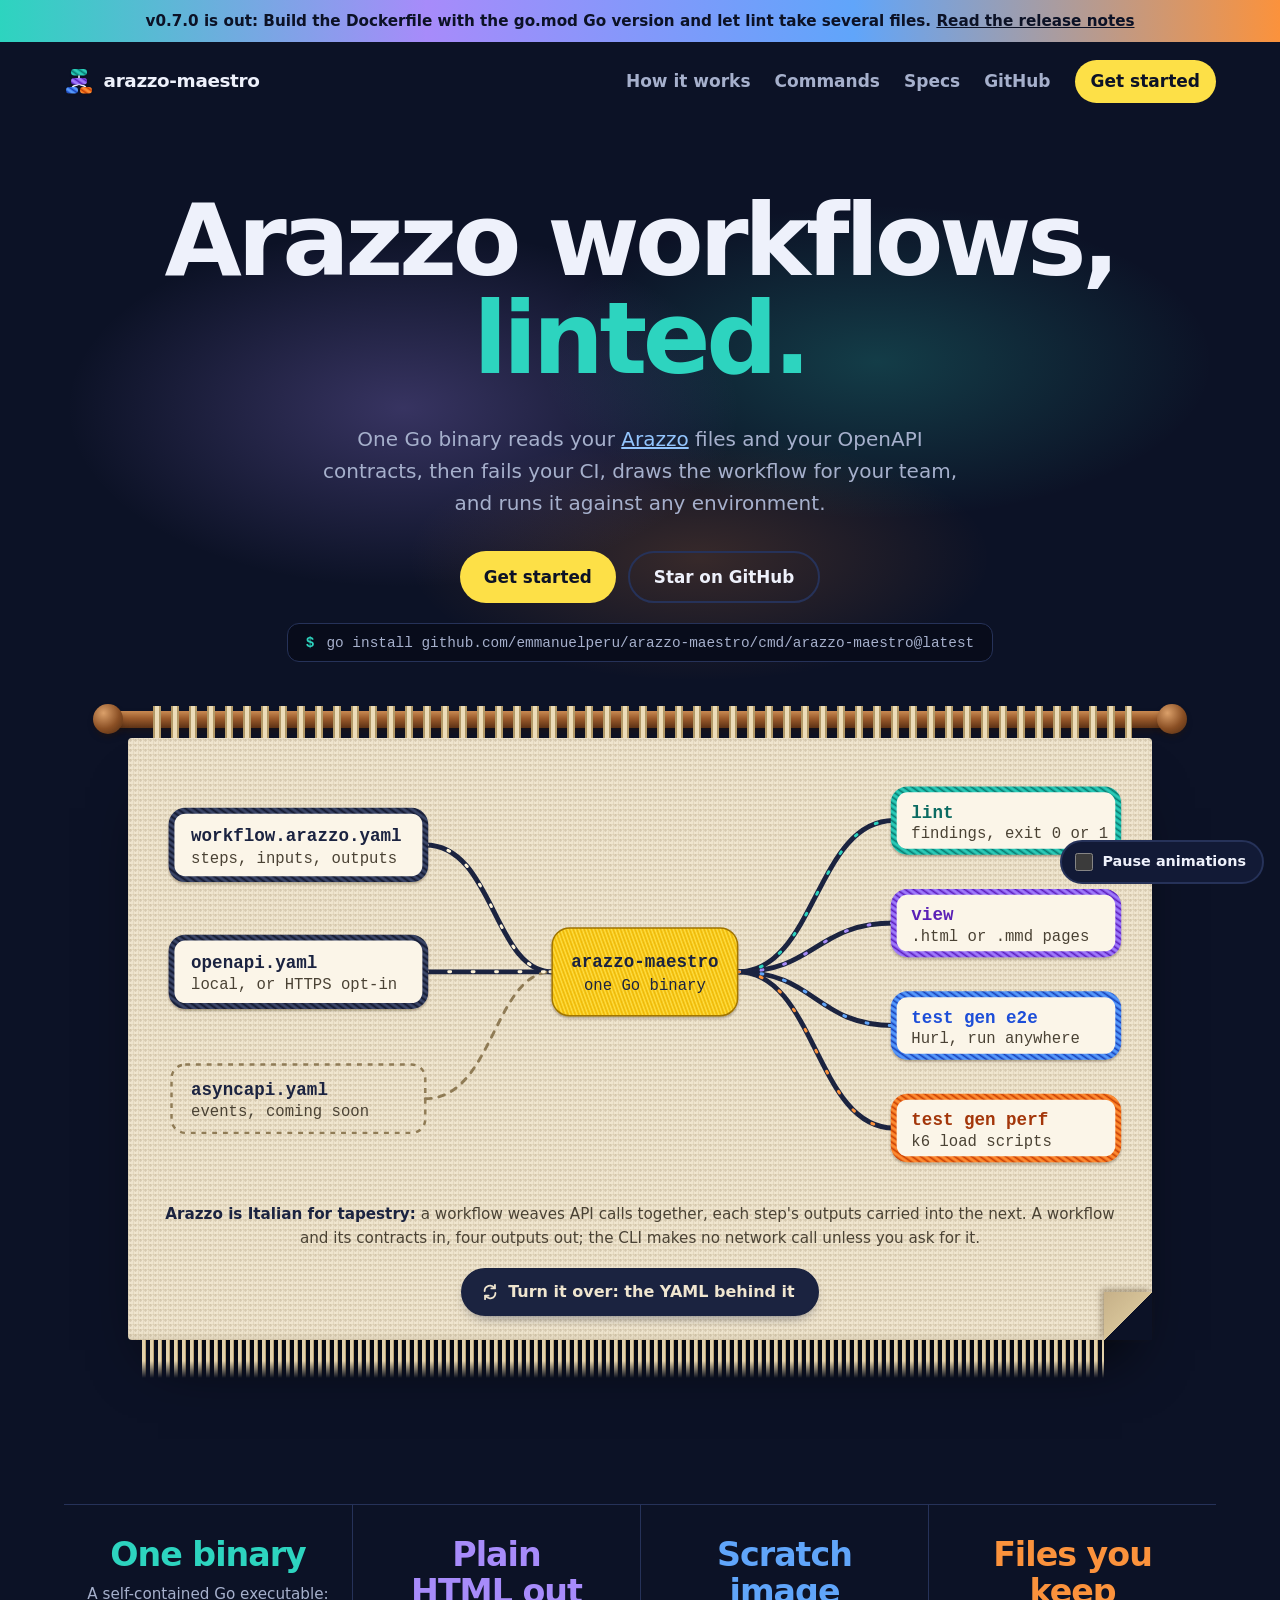
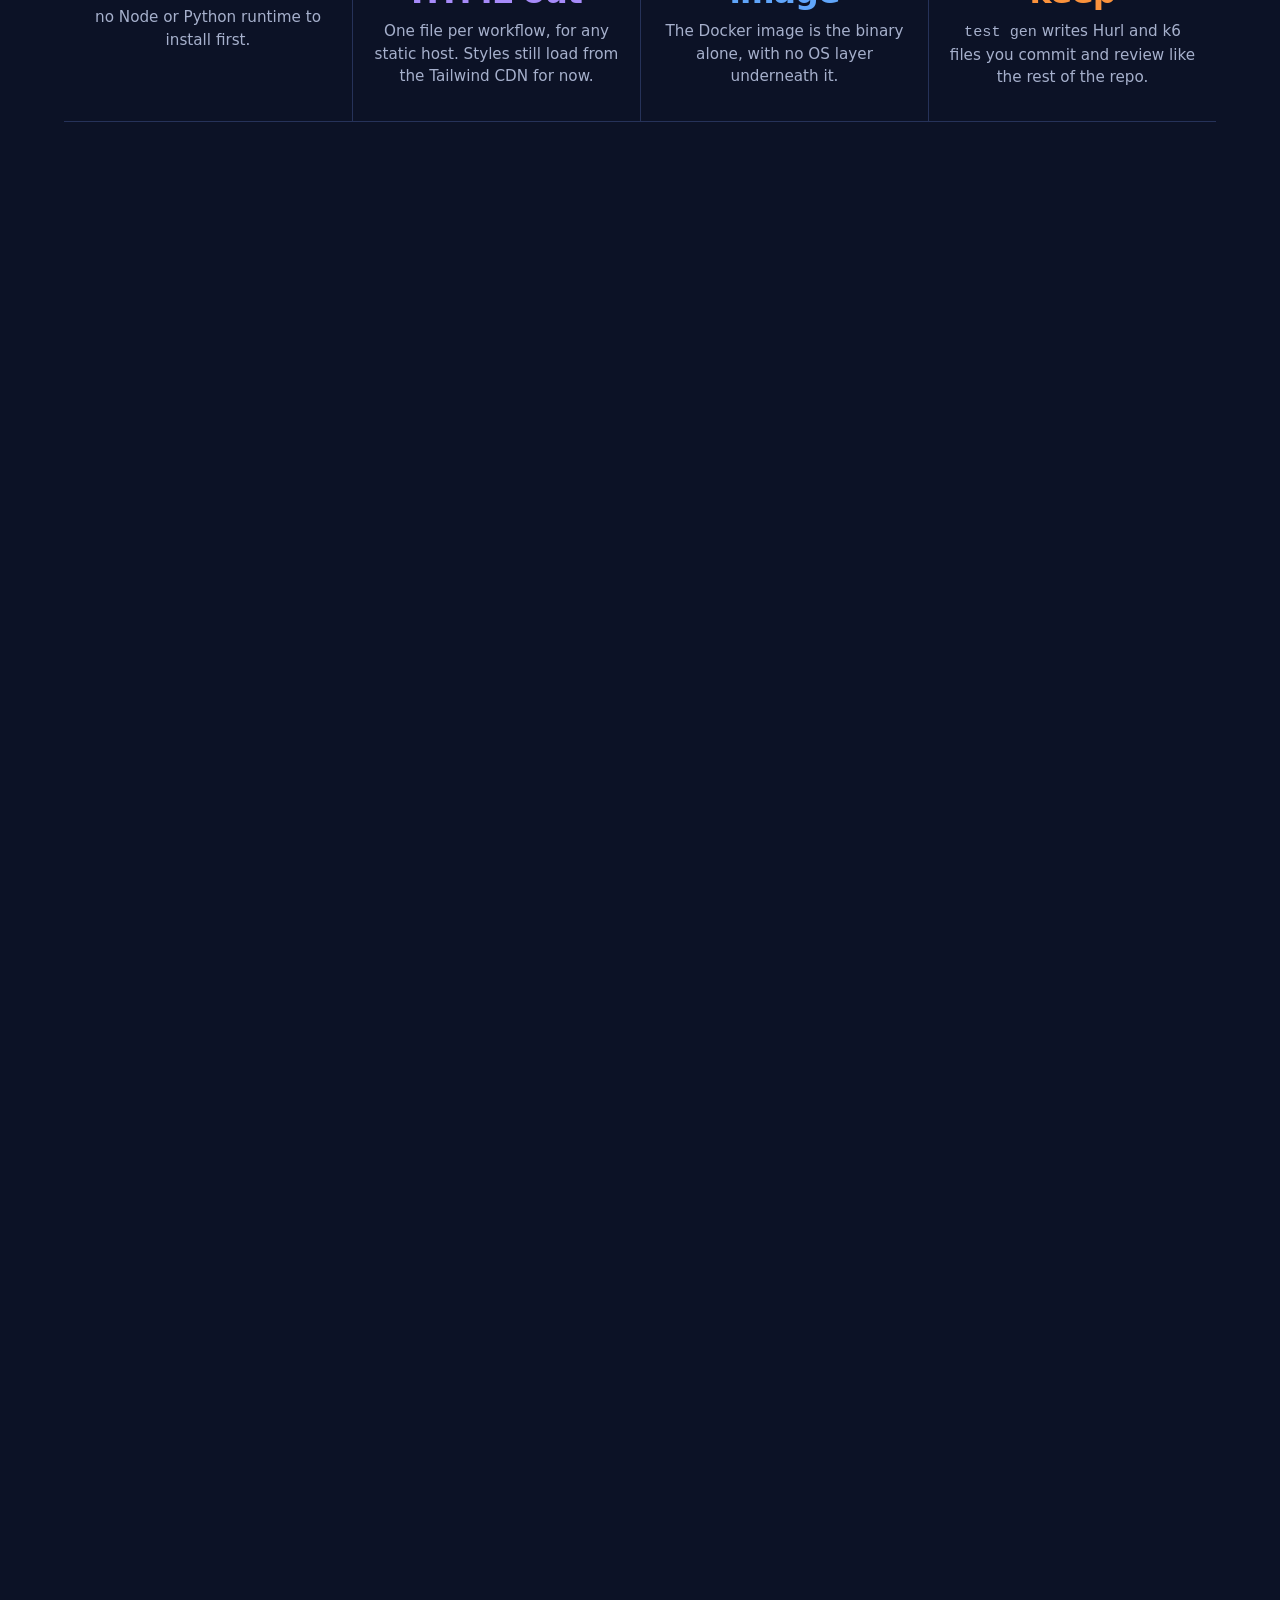
==== commit c421619b: "docs(pages): fold the fringe up with the tapestry's dog-eared corner" ====
--- a/docs/index.html
+++ b/docs/index.html
@@ -523,11 +523,15 @@
     .flip:hover { border-color: #a07400; box-shadow: 0 0 0 3px #a07400, 0 6px 14px -8px rgba(27, 35, 64, 0.8); }
     .flip .turn { flex: none; width: 18px; min-width: 0; height: 18px; }
     /* a dog-eared corner: the cloth lifts at the bottom right and shows its back, gold thread and all */
-    .fold { position: absolute; z-index: 4; right: 0; bottom: 0; width: 3rem; height: 3rem; cursor: pointer;
+    .flow { --fold: 3rem; }
+    /* the fringe is folded up with the corner, so it stops where the fold starts */
+    .flow::after { right: max(0.9rem, var(--fold)); }
+    .fold { position: absolute; z-index: 4; right: 0; bottom: 0; width: var(--fold); height: var(--fold); cursor: pointer;
       background: linear-gradient(315deg, var(--bg) 0 50%, transparent 50%),
         linear-gradient(135deg, transparent 0 calc(50% + 1.1rem), #a07400 calc(50% + 1.1rem) calc(50% + 1.1rem + 3px), transparent 0),
         linear-gradient(315deg, transparent 50%, #d6c398 50%, #c6b088);
       filter: drop-shadow(-3px -3px 3px rgba(60, 40, 10, 0.35)); }
+    .flow:has(#flip:checked) { --fold: 0px; }
     .flow:has(#flip:checked) .fold { visibility: hidden; }
     .flow:has(#flip:focus-visible) .flip { outline: 3px solid var(--ink); outline-offset: 3px; }
     .back-note p { margin: 0 0 0.9rem; color: var(--ink-2); }
@@ -548,7 +552,8 @@
       .flow:has(#flip:checked) { transform: perspective(2400px) rotateY(180deg); }
       .flow:has(#flip:checked) .back { transform: scaleX(-1); }
       .fold { transition: width 0.35s cubic-bezier(0.22, 1, 0.36, 1), height 0.35s cubic-bezier(0.22, 1, 0.36, 1); }
-      .flow:has(.flip:hover, .fold:hover, #flip:focus-visible) .fold { width: 4.5rem; height: 4.5rem; }
+      .flow::after { transition: right 0.35s cubic-bezier(0.22, 1, 0.36, 1); }
+      .flow:has(.flip:hover, .fold:hover, #flip:focus-visible):not(:has(#flip:checked)) { --fold: 4.5rem; }
     }
     @media (max-width: 900px) {
       .face.back { grid-template-columns: minmax(0, 1fr); align-content: start; }
@@ -606,6 +611,7 @@
       .vus, .live, .legend span::before { forced-color-adjust: none; }
       .closing .mark { border-image: none; }
       .fold { display: none; }
+      .flow { --fold: 0px; }
       .board:not(.perf) .pods li::before { display: none; }
     }
 
